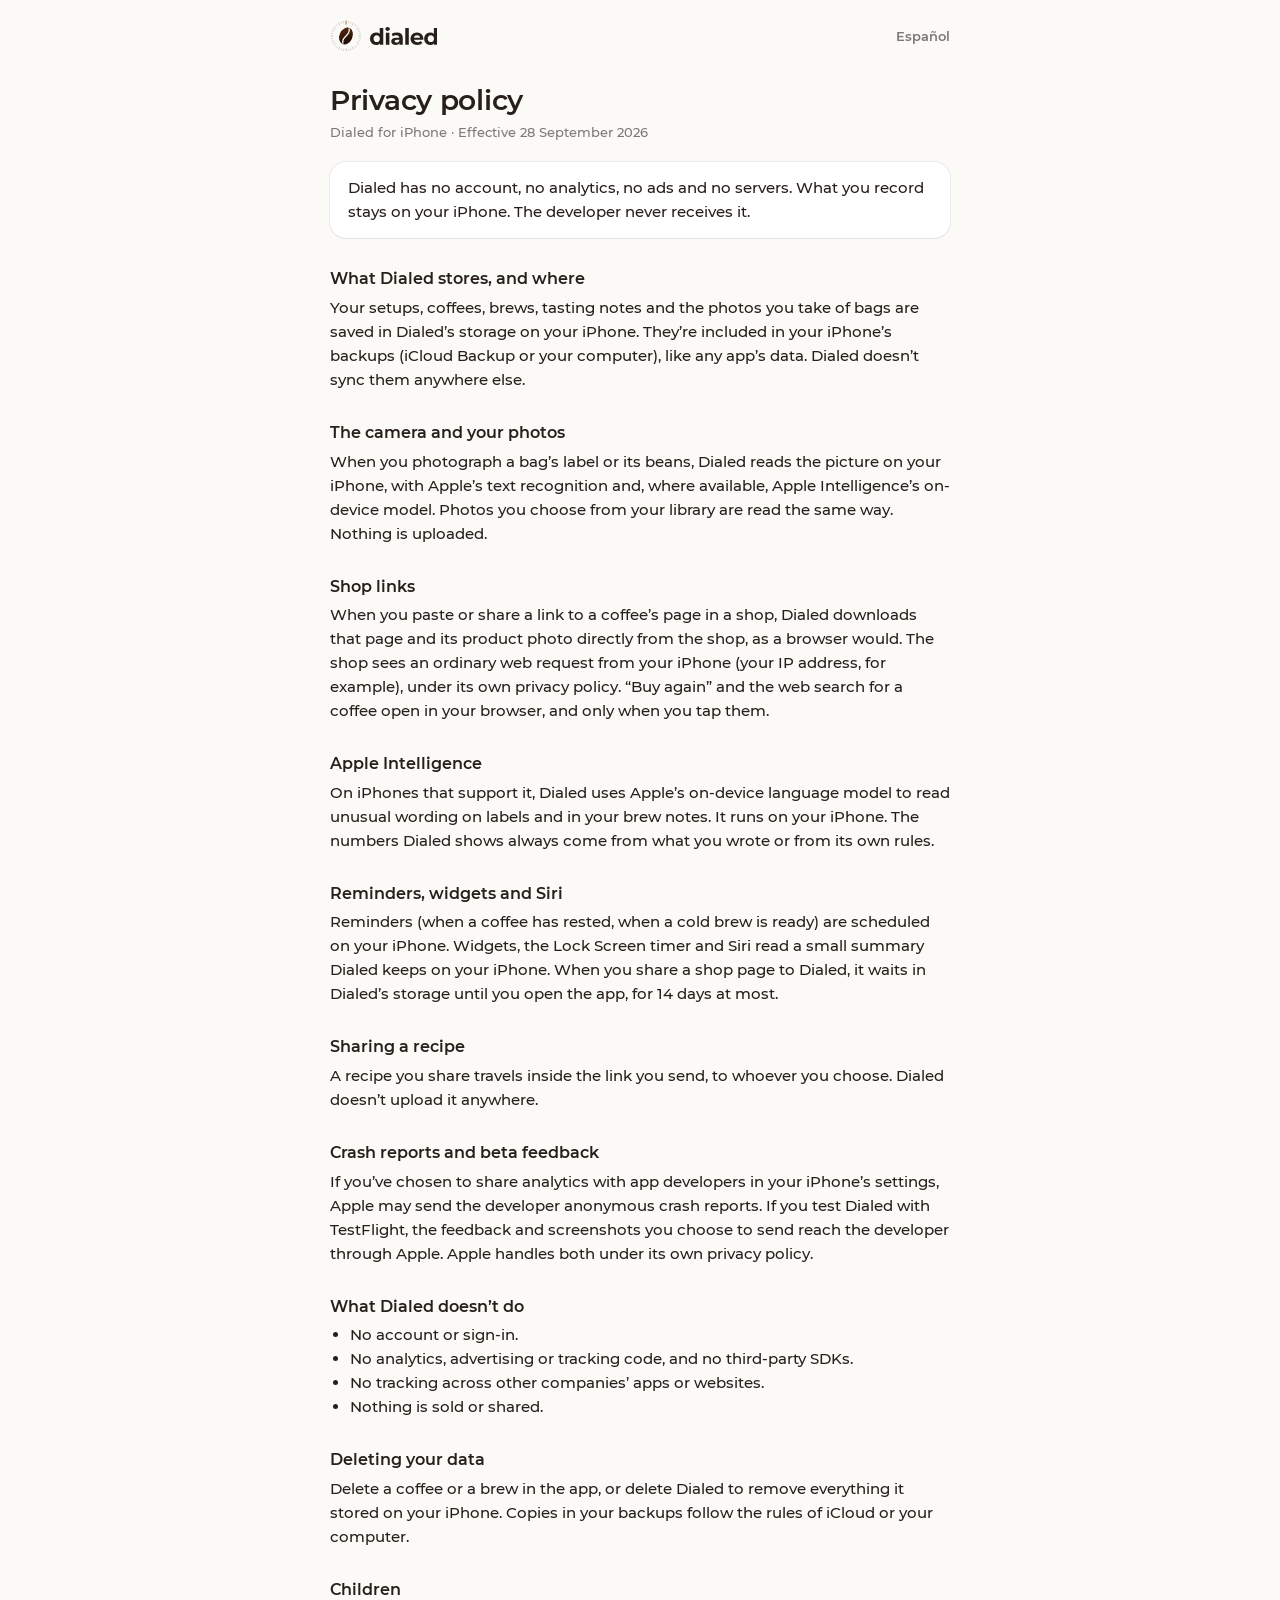
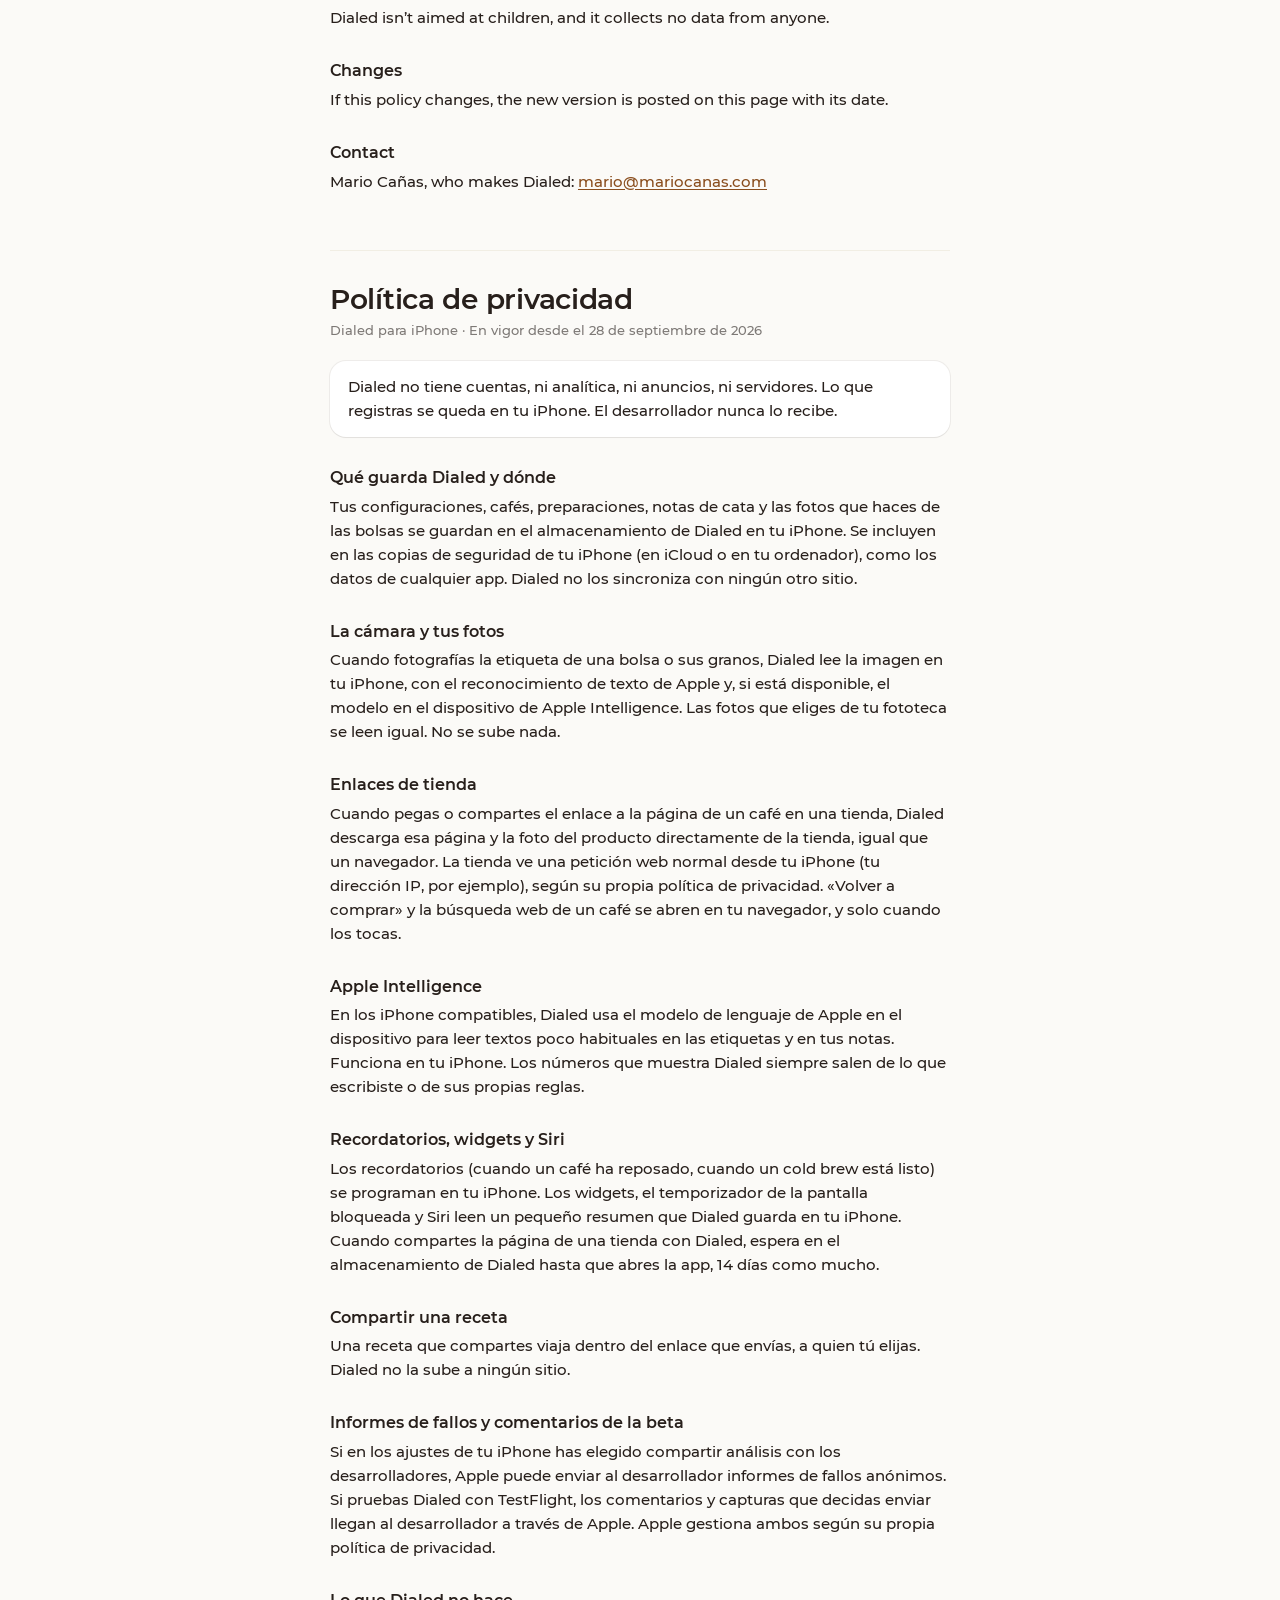
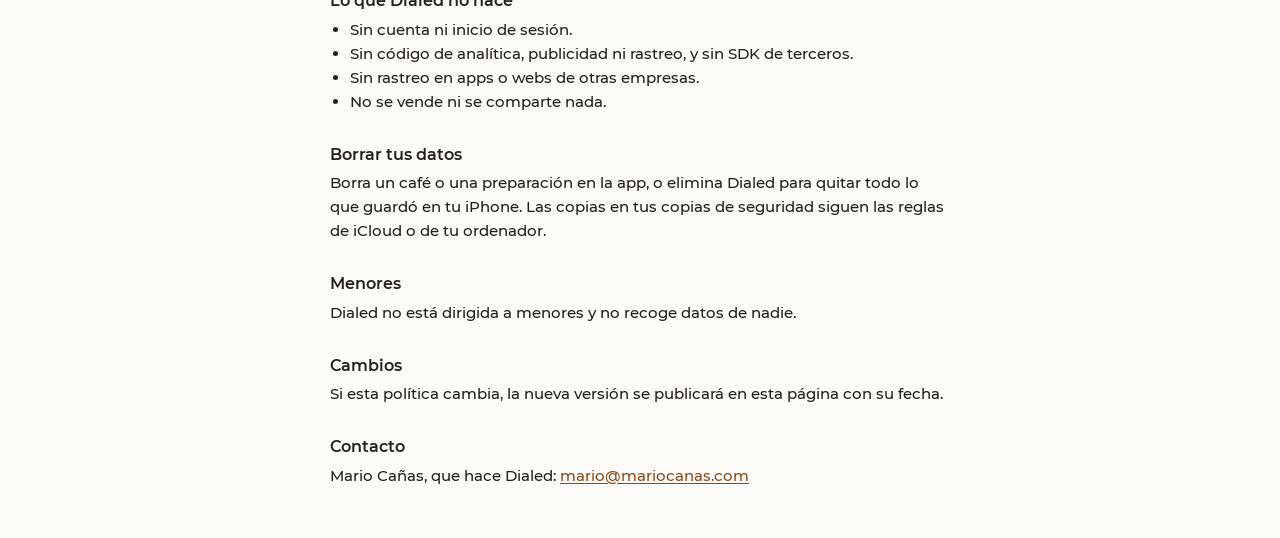
==== privacy/index.html @ 083afe8c "Dialed's website: about, privacy policy, support and shared recipes Published from web/ in the app's" ====
<!doctype html>
<html lang="en">
<head>
<meta charset="utf-8">
<meta name="viewport" content="width=device-width, initial-scale=1, viewport-fit=cover">
<meta name="referrer" content="no-referrer">
<meta name="description" content="Dialed keeps what you record on your iPhone: no account, no analytics, no ads, no servers.">
<title>Dialed · Privacy policy</title>
<link rel="stylesheet" href="../page.css">
</head>
<body>
<main>
  <header class="brand">
    <svg class="mark" viewBox="0 0 100 100" aria-hidden="true"><line class="set" x1="50.00" y1="13.18" x2="50.00" y2="2.80" stroke-width="2.93"/><line class="tick" x1="57.34" y1="8.40" x2="58.03" y2="4.45" stroke-width="1.60"/><line class="tick" x1="64.45" y1="10.30" x2="65.82" y2="6.53" stroke-width="1.60"/><line class="tick" x1="70.06" y1="15.26" x2="73.13" y2="9.94" stroke-width="2.08"/><line class="tick" x1="77.15" y1="17.64" x2="79.73" y2="14.57" stroke-width="1.60"/><line class="tick" x1="82.36" y1="22.85" x2="85.43" y2="20.27" stroke-width="1.60"/><line class="tick" x1="84.74" y1="29.94" x2="90.06" y2="26.87" stroke-width="2.08"/><line class="tick" x1="89.70" y1="35.55" x2="93.47" y2="34.18" stroke-width="1.60"/><line class="tick" x1="91.60" y1="42.66" x2="95.55" y2="41.97" stroke-width="1.60"/><line class="tick" x1="90.12" y1="50.00" x2="96.26" y2="50.00" stroke-width="2.08"/><line class="tick" x1="91.60" y1="57.34" x2="95.55" y2="58.03" stroke-width="1.60"/><line class="tick" x1="89.70" y1="64.45" x2="93.47" y2="65.82" stroke-width="1.60"/><line class="tick" x1="84.74" y1="70.06" x2="90.06" y2="73.13" stroke-width="2.08"/><line class="tick" x1="82.36" y1="77.15" x2="85.43" y2="79.73" stroke-width="1.60"/><line class="tick" x1="77.15" y1="82.36" x2="79.73" y2="85.43" stroke-width="1.60"/><line class="tick" x1="70.06" y1="84.74" x2="73.13" y2="90.06" stroke-width="2.08"/><line class="tick" x1="64.45" y1="89.70" x2="65.82" y2="93.47" stroke-width="1.60"/><line class="tick" x1="57.34" y1="91.60" x2="58.03" y2="95.55" stroke-width="1.60"/><line class="tick" x1="50.00" y1="90.12" x2="50.00" y2="96.26" stroke-width="2.08"/><line class="tick" x1="42.66" y1="91.60" x2="41.97" y2="95.55" stroke-width="1.60"/><line class="tick" x1="35.55" y1="89.70" x2="34.18" y2="93.47" stroke-width="1.60"/><line class="tick" x1="29.94" y1="84.74" x2="26.87" y2="90.06" stroke-width="2.08"/><line class="tick" x1="22.85" y1="82.36" x2="20.27" y2="85.43" stroke-width="1.60"/><line class="tick" x1="17.64" y1="77.15" x2="14.57" y2="79.73" stroke-width="1.60"/><line class="tick" x1="15.26" y1="70.06" x2="9.94" y2="73.13" stroke-width="2.08"/><line class="tick" x1="10.30" y1="64.45" x2="6.53" y2="65.82" stroke-width="1.60"/><line class="tick" x1="8.40" y1="57.34" x2="4.45" y2="58.03" stroke-width="1.60"/><line class="tick" x1="9.88" y1="50.00" x2="3.74" y2="50.00" stroke-width="2.08"/><line class="tick" x1="8.40" y1="42.66" x2="4.45" y2="41.97" stroke-width="1.60"/><line class="tick" x1="10.30" y1="35.55" x2="6.53" y2="34.18" stroke-width="1.60"/><line class="tick" x1="15.26" y1="29.94" x2="9.94" y2="26.87" stroke-width="2.08"/><line class="tick" x1="17.64" y1="22.85" x2="14.57" y2="20.27" stroke-width="1.60"/><line class="tick" x1="22.85" y1="17.64" x2="20.27" y2="14.57" stroke-width="1.60"/><line class="tick" x1="29.94" y1="15.26" x2="26.87" y2="9.94" stroke-width="2.08"/><line class="tick" x1="35.55" y1="10.30" x2="34.18" y2="6.53" stroke-width="1.60"/><line class="tick" x1="42.66" y1="8.40" x2="41.97" y2="4.45" stroke-width="1.60"/><g transform="translate(50 50) rotate(24.06)"><defs><linearGradient id="bean" gradientUnits="userSpaceOnUse" x1="-20.30" y1="-27.38" x2="20.30" y2="27.38"><stop offset="0" style="stop-color:var(--bean-top)"/><stop offset="1" style="stop-color:var(--bean-bottom)"/></linearGradient></defs><ellipse rx="20.30" ry="27.38" fill="url(#bean)"/><path class="crease" d="M0 -24.09C13.80 -6.57 -13.80 6.57 0 24.09" stroke-width="4.01"/></g></svg>
    <svg class="word" viewBox="3.4 -78.7 297.8 79.5" aria-label="Dialed" role="img"><path d="M30.3 0.8Q22.7 0.8 16.6 -2.6Q10.5 -6 7 -12.2Q3.4 -18.5 3.4 -26.9Q3.4 -35.4 7 -41.6Q10.5 -47.8 16.6 -51.2Q22.7 -54.6 30.3 -54.6Q35.2 -54.6 39.3 -53Q43.4 -51.4 46.4 -48.1L46.4 -74.2L62 -74.2L62 -0L47.1 -0L47.1 -6.2Q41.4 0.8 30.3 0.8ZM33 -12Q38.8 -12 42.8 -16Q46.7 -20 46.7 -26.9Q46.7 -33.9 42.8 -37.9Q38.8 -41.8 33 -41.8Q27.1 -41.8 23.2 -37.9Q19.2 -33.9 19.2 -26.9Q19.2 -20 23.2 -16Q27.1 -12 33 -12ZM73.4 -0L73.4 -53.8L89 -53.8L89 -0ZM81.2 -61.3Q76.9 -61.3 74.2 -63.8Q71.5 -66.3 71.5 -70Q71.5 -73.6 74.2 -76.2Q76.9 -78.7 81.2 -78.7Q85.5 -78.7 88.2 -76.3Q90.9 -73.9 90.9 -70.3Q90.9 -66.4 88.2 -63.9Q85.6 -61.3 81.2 -61.3ZM133.5 -0L133.5 -6.6Q129 0.8 117.1 0.8Q107.6 0.8 102.3 -3.9Q97 -8.5 97 -15.5Q97 -22.6 102.4 -27.1Q107.8 -31.6 120.1 -31.6L132.5 -31.6L132.5 -31.6Q132.5 -36.6 129.5 -39.4Q126.4 -42.2 120.1 -42.2Q115.8 -42.2 111.7 -40.9Q107.5 -39.5 104.6 -37.2L99 -48.1Q103.4 -51.2 109.6 -52.9Q115.8 -54.6 122.2 -54.6Q134.5 -54.6 141.3 -48.8Q148.1 -42.9 148.1 -30.7L148.1 -0ZM132.5 -17L132.5 -22.5L121.8 -22.5Q116.3 -22.5 114.3 -20.7Q112.2 -18.9 112.2 -16.2Q112.2 -13.2 114.6 -11.5Q116.9 -9.7 121 -9.7Q124.9 -9.7 128 -11.6Q131.1 -13.4 132.5 -17ZM159.2 -0L159.2 -74.2L174.8 -74.2L174.8 -0ZM213 0.8Q203.7 0.8 196.8 -2.8Q189.9 -6.4 186.1 -12.7Q182.3 -18.9 182.3 -26.9Q182.3 -35 186 -41.2Q189.8 -47.5 196.3 -51.1Q202.8 -54.6 211 -54.6Q218.9 -54.6 225.2 -51.2Q231.6 -47.8 235.3 -41.6Q239 -35.3 239 -26.7Q239 -25.8 238.9 -24.7Q238.8 -23.5 238.7 -22.5L198 -22.5Q199.2 -17.5 203.2 -14.6Q207.3 -11.7 213.4 -11.7Q217.7 -11.7 220.9 -13Q224.2 -14.3 226.9 -16.9L235.2 -7.9Q227.6 0.8 213 0.8ZM197.9 -31.6L224.3 -31.6Q223.5 -36.7 219.9 -39.8Q216.4 -42.8 211.1 -42.8Q205.8 -42.8 202.2 -39.8Q198.7 -36.7 197.9 -31.6ZM269.5 0.8Q261.9 0.8 255.8 -2.6Q249.7 -6 246.1 -12.2Q242.6 -18.5 242.6 -26.9Q242.6 -35.4 246.1 -41.6Q249.7 -47.8 255.8 -51.2Q261.9 -54.6 269.5 -54.6Q274.4 -54.6 278.5 -53Q282.6 -51.4 285.6 -48.1L285.6 -74.2L301.2 -74.2L301.2 -0L286.3 -0L286.3 -6.2Q280.6 0.8 269.5 0.8ZM272.2 -12Q278 -12 281.9 -16Q285.9 -20 285.9 -26.9Q285.9 -33.9 281.9 -37.9Q278 -41.8 272.2 -41.8Q266.3 -41.8 262.3 -37.9Q258.4 -33.9 258.4 -26.9Q258.4 -20 262.3 -16Q266.3 -12 272.2 -12Z"/></svg>
    <a class="lang" href="#es" hreflang="es">Español</a>
  </header>
  <section id="en">
    <h1>Privacy policy</h1>
    <p class="meta">Dialed for iPhone · Effective 28 September 2026</p>
    <p class="summary">Dialed has no account, no analytics, no ads and no servers. What you record stays on your iPhone. The developer never receives it.</p>

    <h2>What Dialed stores, and where</h2>
    <p>Your setups, coffees, brews, tasting notes and the photos you take of bags are saved in Dialed’s storage on your iPhone. They’re included in your iPhone’s backups (iCloud Backup or your computer), like any app’s data. Dialed doesn’t sync them anywhere else.</p>

    <h2>The camera and your photos</h2>
    <p>When you photograph a bag’s label or its beans, Dialed reads the picture on your iPhone, with Apple’s text recognition and, where available, Apple Intelligence’s on-device model. Photos you choose from your library are read the same way. Nothing is uploaded.</p>

    <h2>Shop links</h2>
    <p>When you paste or share a link to a coffee’s page in a shop, Dialed downloads that page and its product photo directly from the shop, as a browser would. The shop sees an ordinary web request from your iPhone (your IP address, for example), under its own privacy policy. “Buy again” and the web search for a coffee open in your browser, and only when you tap them.</p>

    <h2>Apple Intelligence</h2>
    <p>On iPhones that support it, Dialed uses Apple’s on-device language model to read unusual wording on labels and in your brew notes. It runs on your iPhone. The numbers Dialed shows always come from what you wrote or from its own rules.</p>

    <h2>Reminders, widgets and Siri</h2>
    <p>Reminders (when a coffee has rested, when a cold brew is ready) are scheduled on your iPhone. Widgets, the Lock Screen timer and Siri read a small summary Dialed keeps on your iPhone. When you share a shop page to Dialed, it waits in Dialed’s storage until you open the app, for 14 days at most.</p>

    <h2>Sharing a recipe</h2>
    <p>A recipe you share travels inside the link you send, to whoever you choose. Dialed doesn’t upload it anywhere.</p>

    <h2>Crash reports and beta feedback</h2>
    <p>If you’ve chosen to share analytics with app developers in your iPhone’s settings, Apple may send the developer anonymous crash reports. If you test Dialed with TestFlight, the feedback and screenshots you choose to send reach the developer through Apple. Apple handles both under its own privacy policy.</p>

    <h2>What Dialed doesn’t do</h2>
    <ul>
      <li>No account or sign-in.</li>
      <li>No analytics, advertising or tracking code, and no third-party SDKs.</li>
      <li>No tracking across other companies’ apps or websites.</li>
      <li>Nothing is sold or shared.</li>
    </ul>

    <h2>Deleting your data</h2>
    <p>Delete a coffee or a brew in the app, or delete Dialed to remove everything it stored on your iPhone. Copies in your backups follow the rules of iCloud or your computer.</p>

    <h2>Children</h2>
    <p>Dialed isn’t aimed at children, and it collects no data from anyone.</p>

    <h2>Changes</h2>
    <p>If this policy changes, the new version is posted on this page with its date.</p>

    <h2>Contact</h2>
    <p>Mario Cañas, who makes Dialed: <a href="mailto:mario@mariocanas.com">mario@mariocanas.com</a></p>
  </section>

  <section id="es" lang="es">
    <h1>Política de privacidad</h1>
    <p class="meta">Dialed para iPhone · En vigor desde el 28 de septiembre de 2026</p>
    <p class="summary">Dialed no tiene cuentas, ni analítica, ni anuncios, ni servidores. Lo que registras se queda en tu iPhone. El desarrollador nunca lo recibe.</p>

    <h2>Qué guarda Dialed y dónde</h2>
    <p>Tus configuraciones, cafés, preparaciones, notas de cata y las fotos que haces de las bolsas se guardan en el almacenamiento de Dialed en tu iPhone. Se incluyen en las copias de seguridad de tu iPhone (en iCloud o en tu ordenador), como los datos de cualquier app. Dialed no los sincroniza con ningún otro sitio.</p>

    <h2>La cámara y tus fotos</h2>
    <p>Cuando fotografías la etiqueta de una bolsa o sus granos, Dialed lee la imagen en tu iPhone, con el reconocimiento de texto de Apple y, si está disponible, el modelo en el dispositivo de Apple Intelligence. Las fotos que eliges de tu fototeca se leen igual. No se sube nada.</p>

    <h2>Enlaces de tienda</h2>
    <p>Cuando pegas o compartes el enlace a la página de un café en una tienda, Dialed descarga esa página y la foto del producto directamente de la tienda, igual que un navegador. La tienda ve una petición web normal desde tu iPhone (tu dirección IP, por ejemplo), según su propia política de privacidad. «Volver a comprar» y la búsqueda web de un café se abren en tu navegador, y solo cuando los tocas.</p>

    <h2>Apple Intelligence</h2>
    <p>En los iPhone compatibles, Dialed usa el modelo de lenguaje de Apple en el dispositivo para leer textos poco habituales en las etiquetas y en tus notas. Funciona en tu iPhone. Los números que muestra Dialed siempre salen de lo que escribiste o de sus propias reglas.</p>

    <h2>Recordatorios, widgets y Siri</h2>
    <p>Los recordatorios (cuando un café ha reposado, cuando un cold brew está listo) se programan en tu iPhone. Los widgets, el temporizador de la pantalla bloqueada y Siri leen un pequeño resumen que Dialed guarda en tu iPhone. Cuando compartes la página de una tienda con Dialed, espera en el almacenamiento de Dialed hasta que abres la app, 14 días como mucho.</p>

    <h2>Compartir una receta</h2>
    <p>Una receta que compartes viaja dentro del enlace que envías, a quien tú elijas. Dialed no la sube a ningún sitio.</p>

    <h2>Informes de fallos y comentarios de la beta</h2>
    <p>Si en los ajustes de tu iPhone has elegido compartir análisis con los desarrolladores, Apple puede enviar al desarrollador informes de fallos anónimos. Si pruebas Dialed con TestFlight, los comentarios y capturas que decidas enviar llegan al desarrollador a través de Apple. Apple gestiona ambos según su propia política de privacidad.</p>

    <h2>Lo que Dialed no hace</h2>
    <ul>
      <li>Sin cuenta ni inicio de sesión.</li>
      <li>Sin código de analítica, publicidad ni rastreo, y sin SDK de terceros.</li>
      <li>Sin rastreo en apps o webs de otras empresas.</li>
      <li>No se vende ni se comparte nada.</li>
    </ul>

    <h2>Borrar tus datos</h2>
    <p>Borra un café o una preparación en la app, o elimina Dialed para quitar todo lo que guardó en tu iPhone. Las copias en tus copias de seguridad siguen las reglas de iCloud o de tu ordenador.</p>

    <h2>Menores</h2>
    <p>Dialed no está dirigida a menores y no recoge datos de nadie.</p>

    <h2>Cambios</h2>
    <p>Si esta política cambia, la nueva versión se publicará en esta página con su fecha.</p>

    <h2>Contacto</h2>
    <p>Mario Cañas, que hace Dialed: <a href="mailto:mario@mariocanas.com">mario@mariocanas.com</a></p>
  </section>
</main>
</body>
</html>
---- page.css ----
/* Text pages (privacy, support): the recipe page's colours and type, Montserrat served with
   the site (fonts/OFL.txt), no third-party requests. */
@font-face { font-family: "Montserrat"; font-weight: 500; font-display: swap; src: url("fonts/Montserrat-Medium.ttf") format("truetype"); }
@font-face { font-family: "Montserrat"; font-weight: 600; font-display: swap; src: url("fonts/Montserrat-SemiBold.ttf") format("truetype"); }

:root {
  --canvas:#FBFAF7; --card:#FFFFFF; --hairline:#F1EEE4; --ring:rgba(39,31,27,.06);
  --ink:#271F1B; --muted:#7D7976; --tick:rgba(39,31,27,.35); --set:#B06A2E; --link:#8A4E1E;
  --bean-top:#5A2E10; --bean-bottom:#130400;
  color-scheme: light;
}
@media (prefers-color-scheme: dark) {
  :root {
    --canvas:#15110E; --card:#1F1915; --hairline:#2E2621; --ring:rgba(0,0,0,.4);
    --ink:#F3EDE6; --muted:#A79E97; --tick:rgba(243,237,230,.4); --set:#D9A066; --link:#D9A066;
    --bean-top:#F6EEE3; --bean-bottom:#D9C8B2;
    color-scheme: dark;
  }
}
* { box-sizing: border-box; }
body {
  margin:0; background:var(--canvas); color:var(--ink);
  font: 500 15px/1.6 "Montserrat", -apple-system, "SF Pro Text", "Segoe UI", Roboto, sans-serif;
  padding: max(20px, env(safe-area-inset-top)) 20px max(40px, env(safe-area-inset-bottom));
  -webkit-font-smoothing: antialiased;
}
main { max-width: 620px; margin: 0 auto; }

.brand { display:flex; align-items:center; gap:8px; margin-bottom:32px; }
.mark { width:32px; height:32px; flex:none; }
.mark line { stroke-linecap: round; stroke: var(--tick); }
.mark line.set { stroke: var(--set); }
.mark .crease { fill:none; stroke: var(--canvas); stroke-linecap: round; }
.word { height:18px; width:auto; fill: var(--ink); }
.lang { margin-left:auto; font-size:13px; font-weight:600; color:var(--muted); text-decoration:none; }

h1 { font-size:28px; font-weight:600; line-height:1.2; letter-spacing:-.01em; margin:0 0 4px; text-wrap: balance; }
h2 { font-size:16px; font-weight:600; margin:28px 0 4px; }
p, ul { margin:0 0 10px; }
ul { padding-left: 20px; }
.meta { color:var(--muted); font-size:13px; margin-bottom:20px; }
.summary { background:var(--card); border-radius:16px; padding:14px 18px; box-shadow: 0 0 0 1px var(--ring), 0 1px 1px var(--ring); }
a { color:var(--link); text-underline-offset: 2px; }
section + section { margin-top:56px; padding-top:32px; border-top:1px solid var(--hairline); }
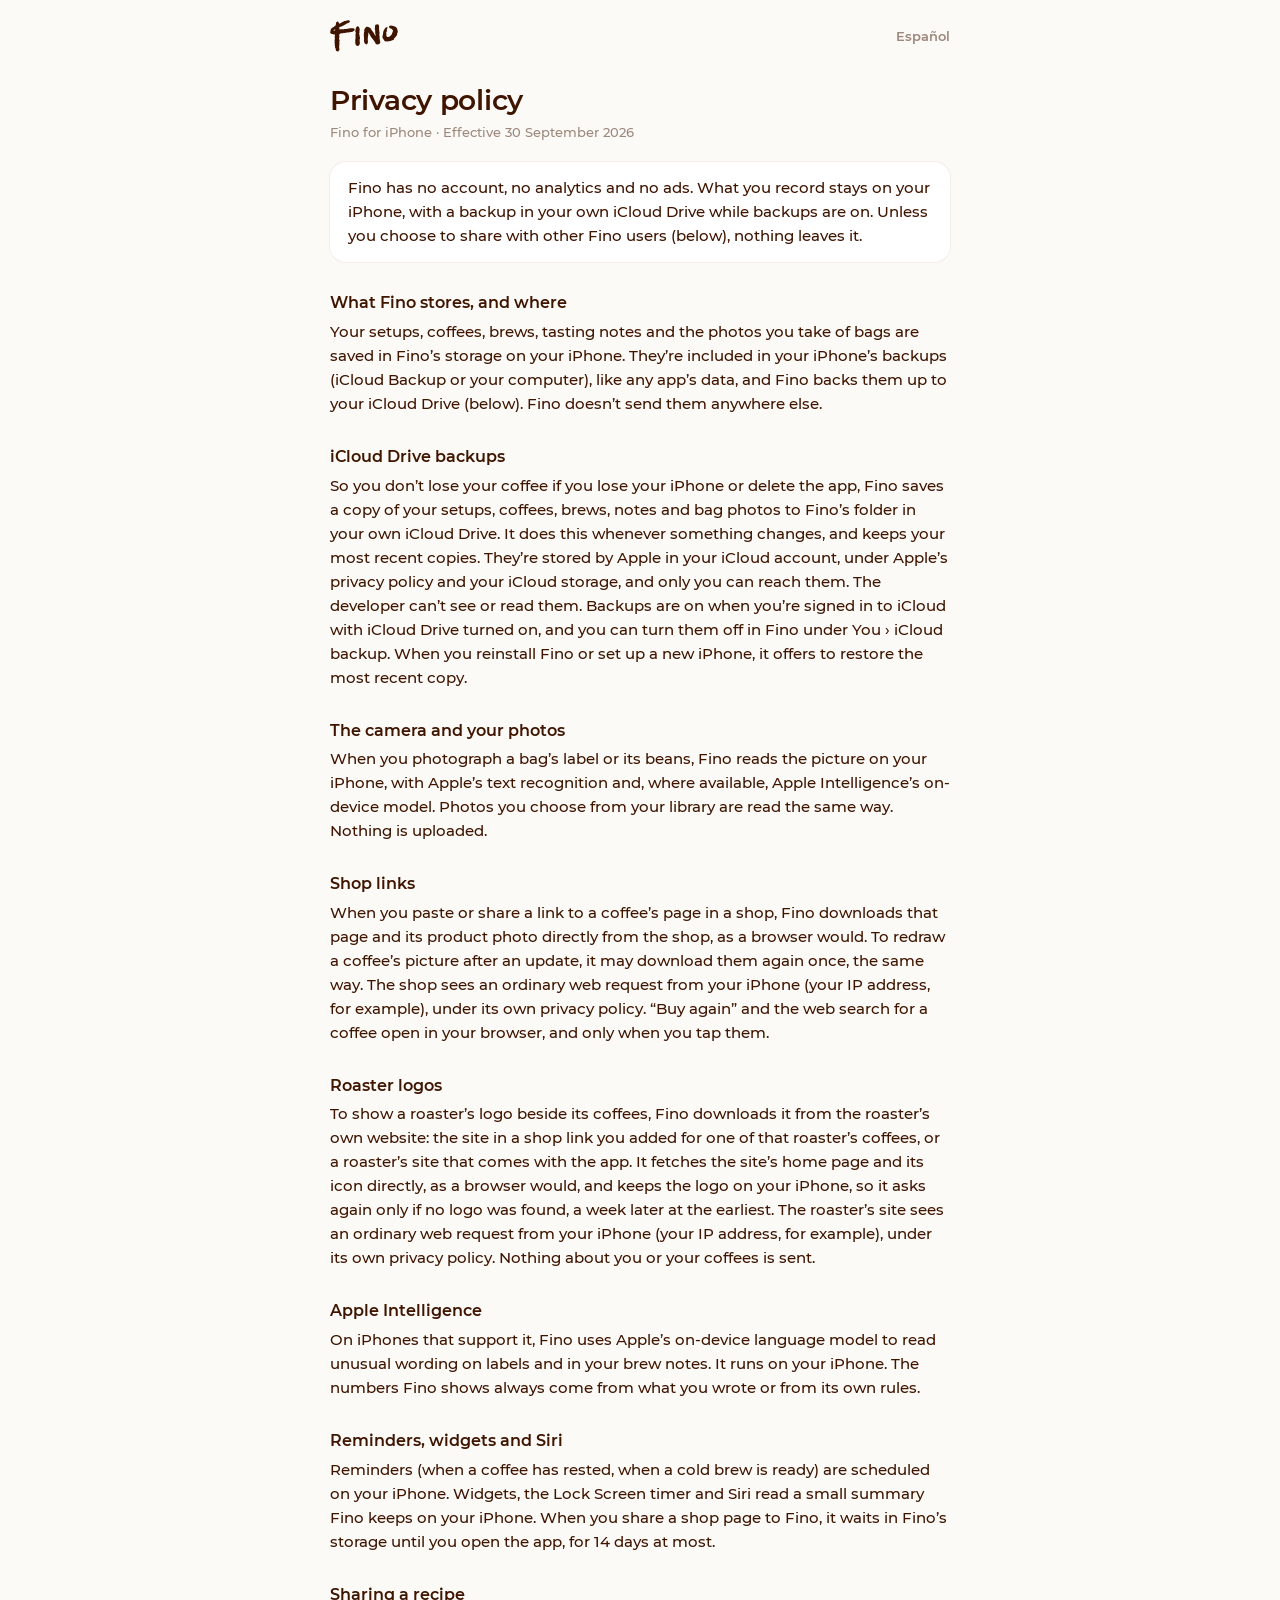
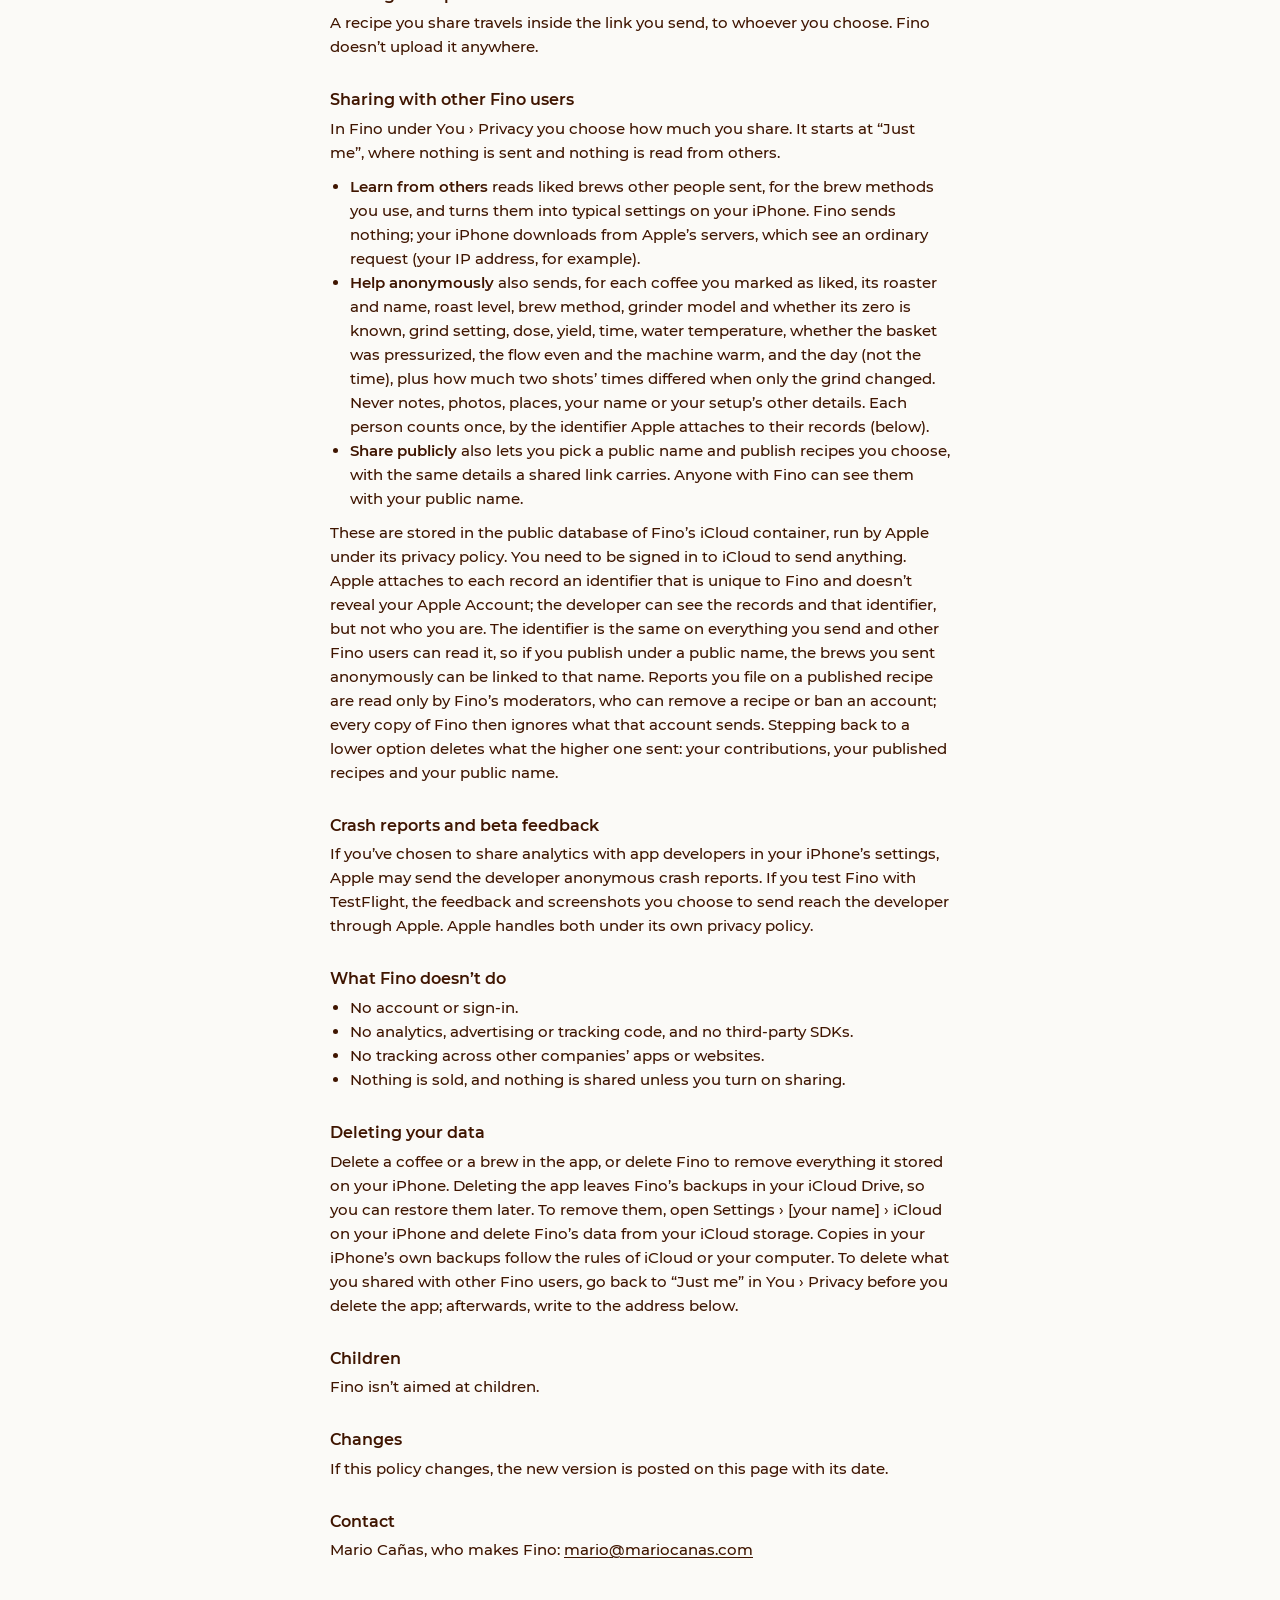
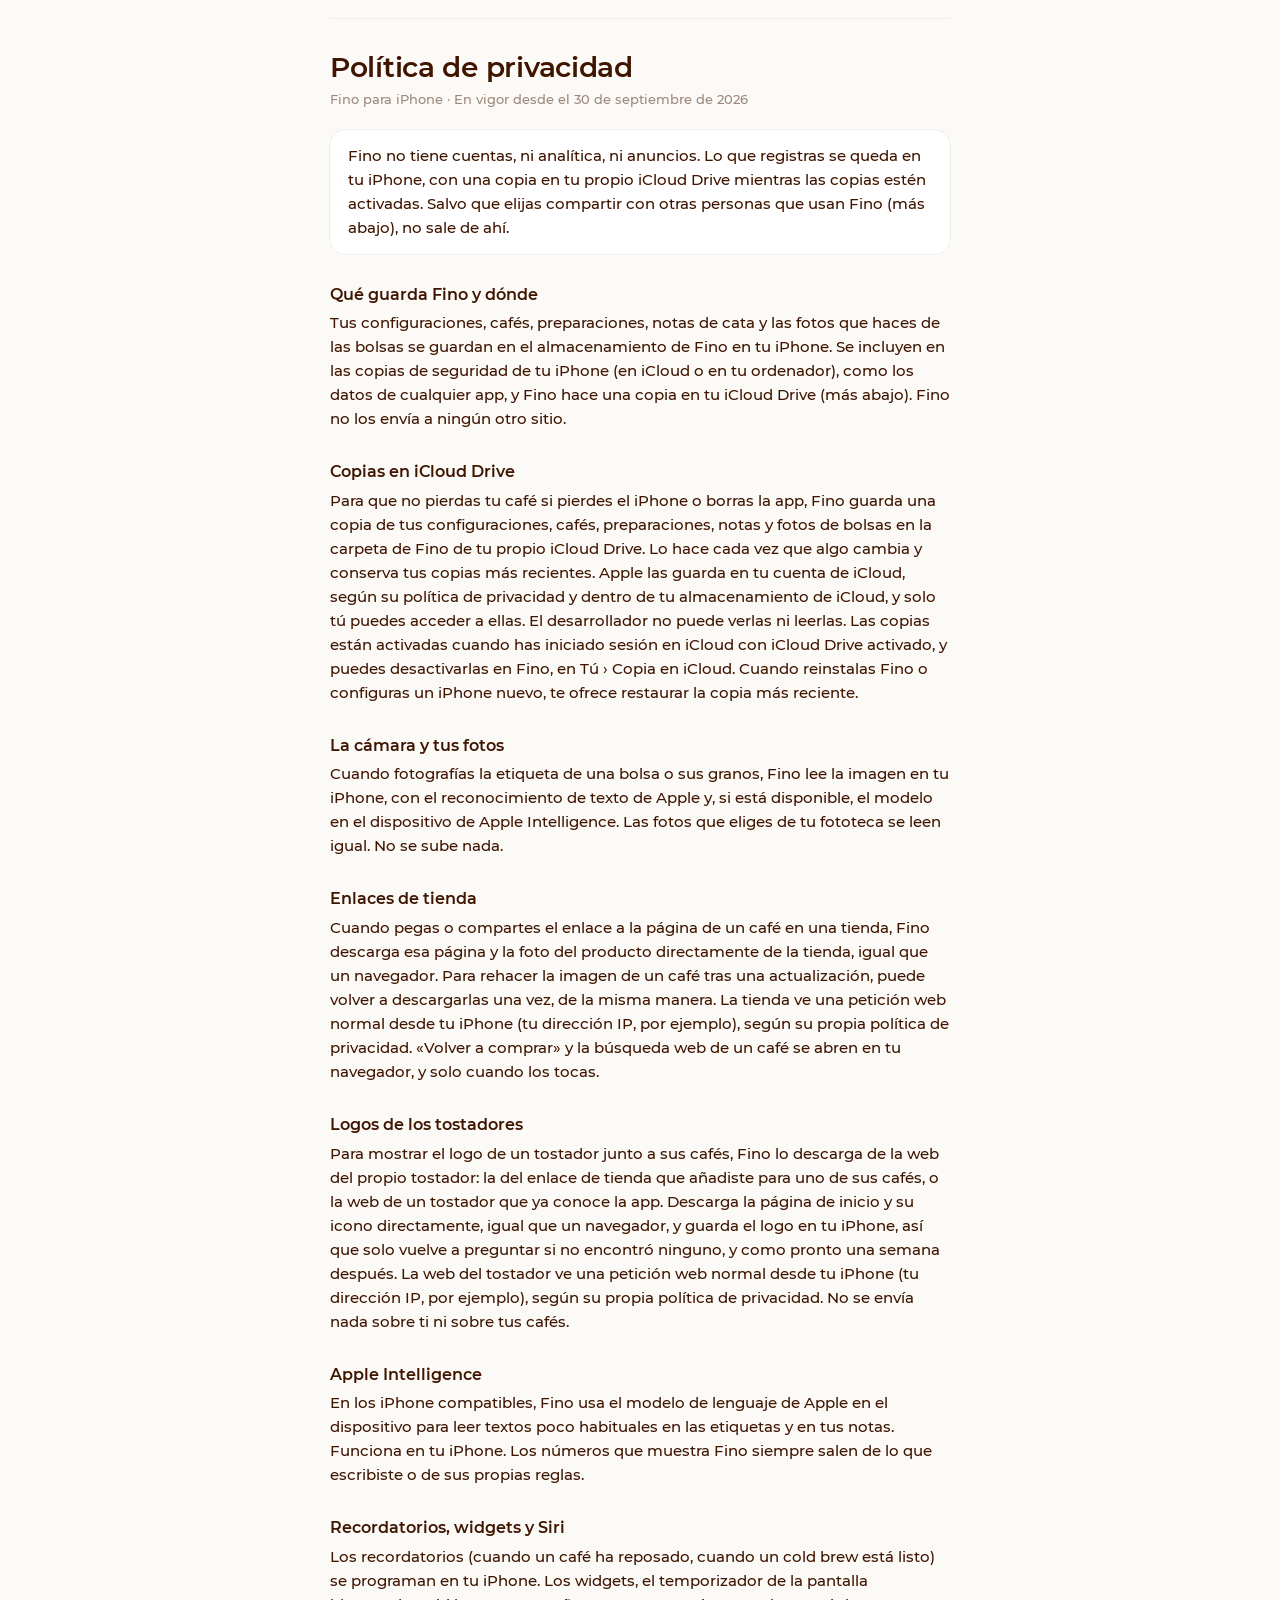
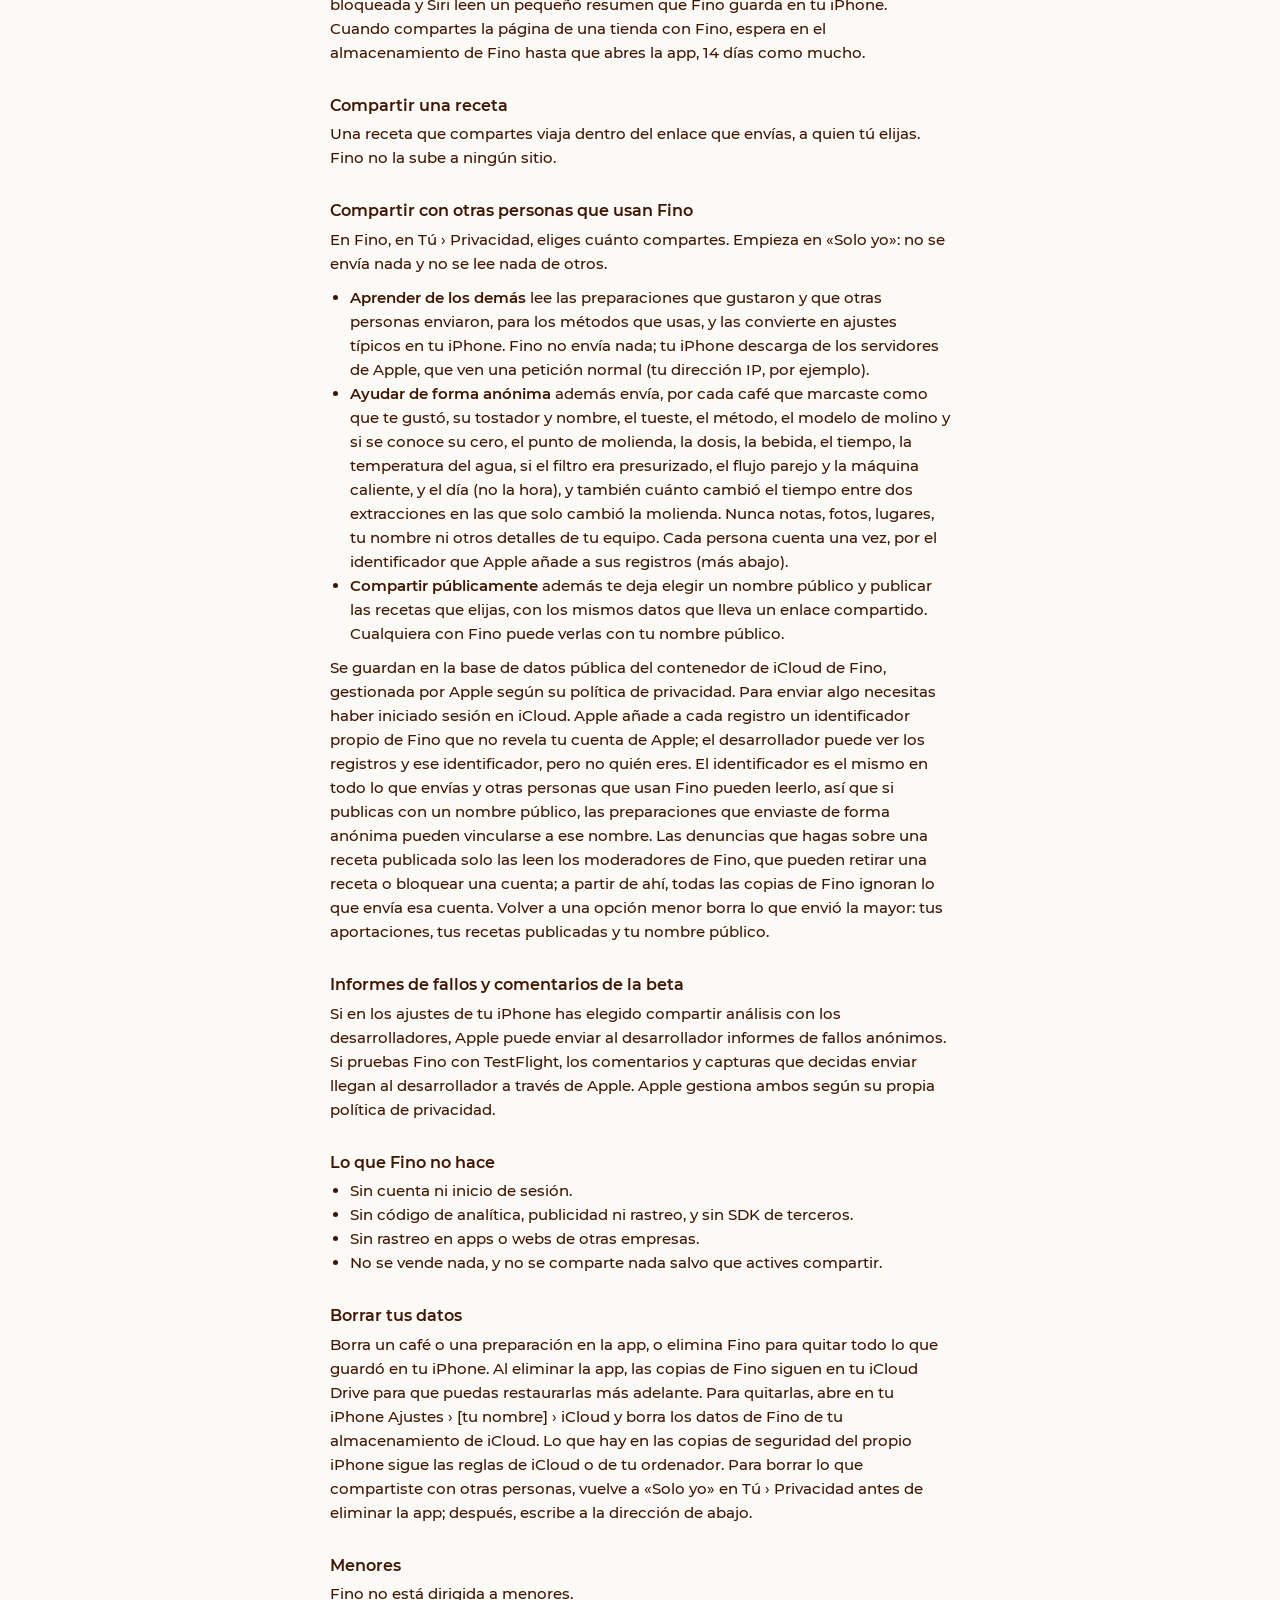
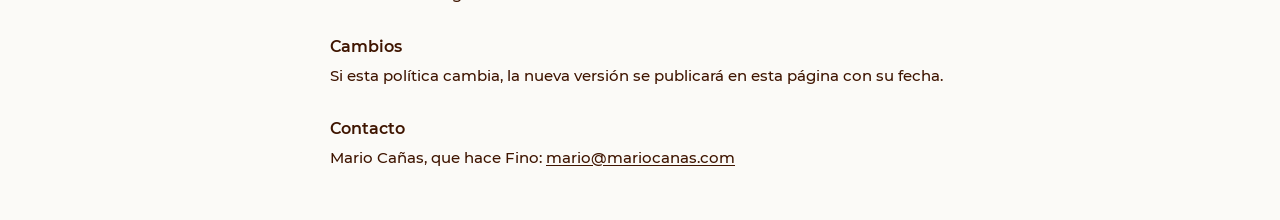
==== commit e7b71f98: "Fino: new name and look; privacy covers iCloud backups, roaster logos and sharing with other Fino us" ====
--- a/privacy/index.html
+++ b/privacy/index.html
@@ -4,109 +4,136 @@
 <meta charset="utf-8">
 <meta name="viewport" content="width=device-width, initial-scale=1, viewport-fit=cover">
 <meta name="referrer" content="no-referrer">
-<meta name="description" content="Dialed keeps what you record on your iPhone: no account, no analytics, no ads, no servers.">
-<title>Dialed · Privacy policy</title>
+<meta name="description" content="Fino keeps what you record on your iPhone and, if you like, in your own iCloud Drive: no account, no analytics, no ads. Sharing with other Fino users is off until you turn it on.">
+<title>Fino · Privacy policy</title>
 <link rel="stylesheet" href="../page.css">
 </head>
 <body>
 <main>
   <header class="brand">
-    <svg class="mark" viewBox="0 0 100 100" aria-hidden="true"><line class="set" x1="50.00" y1="13.18" x2="50.00" y2="2.80" stroke-width="2.93"/><line class="tick" x1="57.34" y1="8.40" x2="58.03" y2="4.45" stroke-width="1.60"/><line class="tick" x1="64.45" y1="10.30" x2="65.82" y2="6.53" stroke-width="1.60"/><line class="tick" x1="70.06" y1="15.26" x2="73.13" y2="9.94" stroke-width="2.08"/><line class="tick" x1="77.15" y1="17.64" x2="79.73" y2="14.57" stroke-width="1.60"/><line class="tick" x1="82.36" y1="22.85" x2="85.43" y2="20.27" stroke-width="1.60"/><line class="tick" x1="84.74" y1="29.94" x2="90.06" y2="26.87" stroke-width="2.08"/><line class="tick" x1="89.70" y1="35.55" x2="93.47" y2="34.18" stroke-width="1.60"/><line class="tick" x1="91.60" y1="42.66" x2="95.55" y2="41.97" stroke-width="1.60"/><line class="tick" x1="90.12" y1="50.00" x2="96.26" y2="50.00" stroke-width="2.08"/><line class="tick" x1="91.60" y1="57.34" x2="95.55" y2="58.03" stroke-width="1.60"/><line class="tick" x1="89.70" y1="64.45" x2="93.47" y2="65.82" stroke-width="1.60"/><line class="tick" x1="84.74" y1="70.06" x2="90.06" y2="73.13" stroke-width="2.08"/><line class="tick" x1="82.36" y1="77.15" x2="85.43" y2="79.73" stroke-width="1.60"/><line class="tick" x1="77.15" y1="82.36" x2="79.73" y2="85.43" stroke-width="1.60"/><line class="tick" x1="70.06" y1="84.74" x2="73.13" y2="90.06" stroke-width="2.08"/><line class="tick" x1="64.45" y1="89.70" x2="65.82" y2="93.47" stroke-width="1.60"/><line class="tick" x1="57.34" y1="91.60" x2="58.03" y2="95.55" stroke-width="1.60"/><line class="tick" x1="50.00" y1="90.12" x2="50.00" y2="96.26" stroke-width="2.08"/><line class="tick" x1="42.66" y1="91.60" x2="41.97" y2="95.55" stroke-width="1.60"/><line class="tick" x1="35.55" y1="89.70" x2="34.18" y2="93.47" stroke-width="1.60"/><line class="tick" x1="29.94" y1="84.74" x2="26.87" y2="90.06" stroke-width="2.08"/><line class="tick" x1="22.85" y1="82.36" x2="20.27" y2="85.43" stroke-width="1.60"/><line class="tick" x1="17.64" y1="77.15" x2="14.57" y2="79.73" stroke-width="1.60"/><line class="tick" x1="15.26" y1="70.06" x2="9.94" y2="73.13" stroke-width="2.08"/><line class="tick" x1="10.30" y1="64.45" x2="6.53" y2="65.82" stroke-width="1.60"/><line class="tick" x1="8.40" y1="57.34" x2="4.45" y2="58.03" stroke-width="1.60"/><line class="tick" x1="9.88" y1="50.00" x2="3.74" y2="50.00" stroke-width="2.08"/><line class="tick" x1="8.40" y1="42.66" x2="4.45" y2="41.97" stroke-width="1.60"/><line class="tick" x1="10.30" y1="35.55" x2="6.53" y2="34.18" stroke-width="1.60"/><line class="tick" x1="15.26" y1="29.94" x2="9.94" y2="26.87" stroke-width="2.08"/><line class="tick" x1="17.64" y1="22.85" x2="14.57" y2="20.27" stroke-width="1.60"/><line class="tick" x1="22.85" y1="17.64" x2="20.27" y2="14.57" stroke-width="1.60"/><line class="tick" x1="29.94" y1="15.26" x2="26.87" y2="9.94" stroke-width="2.08"/><line class="tick" x1="35.55" y1="10.30" x2="34.18" y2="6.53" stroke-width="1.60"/><line class="tick" x1="42.66" y1="8.40" x2="41.97" y2="4.45" stroke-width="1.60"/><g transform="translate(50 50) rotate(24.06)"><defs><linearGradient id="bean" gradientUnits="userSpaceOnUse" x1="-20.30" y1="-27.38" x2="20.30" y2="27.38"><stop offset="0" style="stop-color:var(--bean-top)"/><stop offset="1" style="stop-color:var(--bean-bottom)"/></linearGradient></defs><ellipse rx="20.30" ry="27.38" fill="url(#bean)"/><path class="crease" d="M0 -24.09C13.80 -6.57 -13.80 6.57 0 24.09" stroke-width="4.01"/></g></svg>
-    <svg class="word" viewBox="3.4 -78.7 297.8 79.5" aria-label="Dialed" role="img"><path d="M30.3 0.8Q22.7 0.8 16.6 -2.6Q10.5 -6 7 -12.2Q3.4 -18.5 3.4 -26.9Q3.4 -35.4 7 -41.6Q10.5 -47.8 16.6 -51.2Q22.7 -54.6 30.3 -54.6Q35.2 -54.6 39.3 -53Q43.4 -51.4 46.4 -48.1L46.4 -74.2L62 -74.2L62 -0L47.1 -0L47.1 -6.2Q41.4 0.8 30.3 0.8ZM33 -12Q38.8 -12 42.8 -16Q46.7 -20 46.7 -26.9Q46.7 -33.9 42.8 -37.9Q38.8 -41.8 33 -41.8Q27.1 -41.8 23.2 -37.9Q19.2 -33.9 19.2 -26.9Q19.2 -20 23.2 -16Q27.1 -12 33 -12ZM73.4 -0L73.4 -53.8L89 -53.8L89 -0ZM81.2 -61.3Q76.9 -61.3 74.2 -63.8Q71.5 -66.3 71.5 -70Q71.5 -73.6 74.2 -76.2Q76.9 -78.7 81.2 -78.7Q85.5 -78.7 88.2 -76.3Q90.9 -73.9 90.9 -70.3Q90.9 -66.4 88.2 -63.9Q85.6 -61.3 81.2 -61.3ZM133.5 -0L133.5 -6.6Q129 0.8 117.1 0.8Q107.6 0.8 102.3 -3.9Q97 -8.5 97 -15.5Q97 -22.6 102.4 -27.1Q107.8 -31.6 120.1 -31.6L132.5 -31.6L132.5 -31.6Q132.5 -36.6 129.5 -39.4Q126.4 -42.2 120.1 -42.2Q115.8 -42.2 111.7 -40.9Q107.5 -39.5 104.6 -37.2L99 -48.1Q103.4 -51.2 109.6 -52.9Q115.8 -54.6 122.2 -54.6Q134.5 -54.6 141.3 -48.8Q148.1 -42.9 148.1 -30.7L148.1 -0ZM132.5 -17L132.5 -22.5L121.8 -22.5Q116.3 -22.5 114.3 -20.7Q112.2 -18.9 112.2 -16.2Q112.2 -13.2 114.6 -11.5Q116.9 -9.7 121 -9.7Q124.9 -9.7 128 -11.6Q131.1 -13.4 132.5 -17ZM159.2 -0L159.2 -74.2L174.8 -74.2L174.8 -0ZM213 0.8Q203.7 0.8 196.8 -2.8Q189.9 -6.4 186.1 -12.7Q182.3 -18.9 182.3 -26.9Q182.3 -35 186 -41.2Q189.8 -47.5 196.3 -51.1Q202.8 -54.6 211 -54.6Q218.9 -54.6 225.2 -51.2Q231.6 -47.8 235.3 -41.6Q239 -35.3 239 -26.7Q239 -25.8 238.9 -24.7Q238.8 -23.5 238.7 -22.5L198 -22.5Q199.2 -17.5 203.2 -14.6Q207.3 -11.7 213.4 -11.7Q217.7 -11.7 220.9 -13Q224.2 -14.3 226.9 -16.9L235.2 -7.9Q227.6 0.8 213 0.8ZM197.9 -31.6L224.3 -31.6Q223.5 -36.7 219.9 -39.8Q216.4 -42.8 211.1 -42.8Q205.8 -42.8 202.2 -39.8Q198.7 -36.7 197.9 -31.6ZM269.5 0.8Q261.9 0.8 255.8 -2.6Q249.7 -6 246.1 -12.2Q242.6 -18.5 242.6 -26.9Q242.6 -35.4 246.1 -41.6Q249.7 -47.8 255.8 -51.2Q261.9 -54.6 269.5 -54.6Q274.4 -54.6 278.5 -53Q282.6 -51.4 285.6 -48.1L285.6 -74.2L301.2 -74.2L301.2 -0L286.3 -0L286.3 -6.2Q280.6 0.8 269.5 0.8ZM272.2 -12Q278 -12 281.9 -16Q285.9 -20 285.9 -26.9Q285.9 -33.9 281.9 -37.9Q278 -41.8 272.2 -41.8Q266.3 -41.8 262.3 -37.9Q258.4 -33.9 258.4 -26.9Q258.4 -20 262.3 -16Q266.3 -12 272.2 -12Z"/></svg>
+    <svg class="logo" viewBox="4 21 230 108" aria-label="Fino" role="img"><path d="M30.7189 127.542C28.824 126.892 26.0918 126.741 24.171 124.931L22.6365 116.355L20.8676 113.751L21.4244 110.189C20.7472 108.989 20.0531 107.661 19.8664 106.265C19.8155 105.885 19.7137 105.124 19.7727 104.599L20.7699 102.399C20.2616 100.53 19.6184 99.5832 19.4487 98.3145C19.3299 97.4264 19.4309 96.2507 19.9885 94.6264L19.3938 88.249L20.416 85.2712L19.7276 77.2274C20.1244 75.3664 20.9357 73.7082 20.6982 71.932C20.6472 71.5514 20.6553 70.6464 20.4097 69.7752L19.7584 69.7332C15.9773 69.4641 11.494 68.7723 7.99178 67.6911L4.6156 64.6559C6.12438 51.7984 7.05529 52.9653 9.74303 47.9567C15.5023 45.6368 19.8151 43.1228 23.3659 38.7737C24.3033 35.1615 22.9392 29.791 28.2921 26.3631L28.7995 26.2952C33.1131 25.7182 34.4351 31.7401 35.3749 33.939L35.341 33.6852C40.1362 31.8816 46.8256 28.7915 52.7449 24.7713C56.3562 23.7717 61.0924 22.4925 62.488 22.3059C66.8016 21.7289 70.7354 23.1399 71.0748 25.6773C71.2445 26.946 70.3822 28.2236 65.6298 31.3129C63.5239 31.9819 61.2403 32.2874 59.456 33.43C58.3651 33.9633 57.2661 35.4017 56.0483 35.952C53.1561 37.5011 50.9233 38.1872 42.7204 42.5128C39.9551 44.045 37.5527 43.4623 35.7514 44.4781C35.126 45.5948 35.2027 47.1343 35.4403 48.9104C35.593 50.0523 36.1013 51.9214 36.3809 53.0463C40.128 53.0616 44.7204 51.6726 48.7471 52.8128L50.6412 51.5263C54.5912 51.1272 57.5351 51.8957 59.9456 51.5733C61.468 51.3696 62.2123 51.1409 63.9287 49.4908C66.2972 49.8197 68.378 49.9288 69.9005 49.7252C70.7885 49.6064 72.7425 49.7325 73.8334 49.1992C77.7494 48.5463 78.5616 48.825 82.9939 49.1362C83.84 49.6687 85.2016 49.2283 87.4958 53.8288C86.7192 57.6777 82.6003 58.7452 80.3934 60.59C77.1118 61.1581 73.7542 62.1238 69.9481 62.6328C67.1569 63.0061 64.4417 62.9819 61.7516 62.1794L59.6207 63.6267L50.9935 64.7806L49.1155 64.257L48.1013 66.3297C45.3861 66.3054 43.7619 65.7479 42.1126 65.9685C40.0826 66.24 38.2054 67.6533 35.5161 68.7878C34.7395 72.6368 35.4854 76.2821 35.8506 79.9783L34.5576 82.8631L35.0837 86.7961L36.8356 89.2737L34.9349 95.3392C35.5951 96.4132 35.8069 97.0306 35.9087 97.7918C36.1632 99.6949 35.5886 101.192 35.4965 103.4C35.5232 106.496 35.524 108.433 34.6455 111.52L35.9352 121.163C34.6673 123.269 33.6871 125.596 30.7189 127.542ZM14.7628 57.4874L19.4231 56.6058C20.2942 56.3601 20.9286 56.2753 21.1823 56.2413C21.3092 56.2244 21.6211 53.729 21.4514 52.4603C21.4175 52.2066 21.1298 51.9868 21.1298 51.9868C19.4805 52.2074 16.3184 55.6005 14.7628 57.4874ZM97.3522 108.557C95.9566 108.744 94.0956 108.347 92.818 107.485C90.7873 105.819 89.8047 102.335 89.4903 99.0193L89.1744 91.8297L88.995 87.5921L90.3721 83.4045L90.2525 80.5795C90.0481 77.12 89.6828 73.4238 90.1467 70.1333L90.5265 68.1454C90.8134 66.4282 91.0582 65.3623 90.9815 63.8229C90.8627 62.9348 90.3884 61.3194 89.5164 59.6281C90.1322 55.5424 89.9674 45.6207 96.3691 42.3108C101.173 41.5391 102.647 46.7658 103.596 49.9966C103.994 52.0095 104.036 51.3582 104.308 53.3881L104.46 54.53L103.37 57.0003L103.559 64.2068C102.536 65.2476 102.055 66.4743 102.174 67.3624C102.216 68.6481 103.003 69.7051 104.095 71.1087L103.302 74.8308L104.8 77.3423L104.902 78.1036C105.037 79.1185 105.139 79.8797 105.148 80.9117C105.386 82.6879 105.471 85.2592 103.967 87.5267L104.86 100.967L102.189 106.102C100.93 107.304 99.0015 108.337 97.3522 108.557ZM163.991 103.777C162.781 103.422 159.515 102.18 158.711 100.996C158.39 100.522 157.89 99.6853 157.476 99.4824C155.359 95.2456 154.352 92.5393 151.288 88.9457C149.012 86.4091 146.736 83.8725 145.001 81.5217L141.767 76.6595L140.193 74.5455L136.562 67.6702C135.851 66.2157 135.064 65.1587 134.53 64.0678L133.515 62.2665C133.599 62.9009 133.651 65.2185 133.423 66.4112C133.161 67.3502 133.043 68.3991 133.12 69.9385C133.095 70.7167 133.121 71.8755 132.969 72.6707C132.817 73.4658 130.597 84.8688 132.369 95.2212C131.601 98.1651 131.069 100.948 128.169 103.402C124.802 103.336 123.135 101.493 121.697 100.394C120.554 98.6095 119.471 96.3007 119.072 94.2878C118.369 91.9282 118.267 89.23 119.12 86.9204C118.705 84.7806 118.789 83.478 118.805 81.6679C118.779 80.5091 118.812 78.8258 118.693 77.9377C118.684 76.9058 118.549 75.8908 118.286 74.8928C118.082 73.3704 117.506 70.9938 118.74 68.6334C117.657 66.3246 118.772 63.0761 119.481 60.6567C119.794 60.0983 119.904 59.9545 119.887 59.8276L119.208 54.7528C120.746 50.8021 123.384 47.3499 126.546 43.9568C134.192 43.1924 139.395 46.3706 142.696 51.7404C143.738 54.7004 145.422 56.6706 147.394 58.8605C148.934 60.7207 150.728 62.547 151.811 64.8557L153.039 67.2744C154.368 70.4542 155.934 73.4732 157.965 75.1387C158.176 73.8191 158.336 72.1189 157.735 70.5205C157.311 69.2857 157.243 68.7782 156.972 66.7483C156.446 62.8153 156.446 62.8153 156.36 60.244C156.402 59.5927 156.461 59.0682 156.376 58.4339C156.257 57.5458 156.249 56.5139 156.434 55.9724C156.535 54.7967 156.485 54.4161 156.256 53.6718L156.095 53.435L155.003 52.0314C154.927 50.492 155.188 49.553 155.45 48.614C155.754 47.0236 156.109 45.8139 155.584 43.818L155.55 43.5642L155.685 42.6422L156.977 37.8203C157.822 36.4159 160.774 36.2793 161.679 36.2874C162.204 36.3464 162.457 36.3125 162.584 36.2955C162.821 36.1347 163.328 36.0668 163.455 36.0498C163.946 35.8551 164.69 35.6264 165.866 35.7274L168.886 38.0353C169.149 39.0333 169.124 39.8115 169.277 40.9534C169.666 41.9344 170.056 42.9154 169.608 44.3958C169.972 46.155 169.837 47.0771 169.644 48.5236C169.694 48.9042 169.72 50.063 169.188 50.909C169.789 52.5074 170.5 53.962 170.297 54.3765C169.824 56.6352 169.918 58.3014 170.553 60.1536C170.748 60.6441 170.96 61.2615 171.011 61.6421L171.222 62.2595C171.231 63.2914 171.206 64.0696 171.088 65.1185L170.397 71.5388C170.338 72.0632 170.406 72.5707 170.669 73.5687C171.236 74.9133 171.778 77.0362 171.272 79.0411C171.67 81.054 171.527 82.8811 171.587 84.2937C171.985 86.3066 172.096 88.0998 172.994 90.9499C172.994 90.9499 173.358 92.7091 173.401 93.9948L173.655 95.8978C174.697 98.8579 171.568 100.568 169.149 101.795C168.168 102.185 167.221 102.828 166.13 103.361C165.894 103.522 165.006 103.641 164.752 103.675L163.991 103.777ZM197.404 93.8837L193.792 92.9463L193.394 92.8703L193.158 93.0311C192.667 93.2259 192.286 93.2768 192.033 93.3107C191.018 93.4465 189.488 96.4922 181.268 80.416L180.684 78.9444L180.895 77.6248C181.925 73.742 182.415 71.6102 182.938 67.7952C183.528 62.5507 184.084 57.0525 187.415 52.991C188.514 51.5526 192.461 45.3425 196.014 44.8674L196.902 44.7486L197.909 45.5179C198.256 47.1502 197.124 50.2719 196.363 52.3107C196.051 52.8691 195.662 53.825 195.662 53.825L196.197 58.7899L193.407 63.0373C193.89 63.7476 193.958 64.255 194.076 65.1431C194.246 66.4118 194.272 67.5706 194.205 69.0002L194.248 70.2858C194.24 71.1909 194.249 72.2228 194.367 73.1109C194.639 75.1408 195.257 76.8661 196.856 78.2019L204.468 77.1837L212.298 70.0669L217.038 56.2608L211.622 50.5281C207.663 49.8954 204.947 47.9341 202.552 44.5094C202.966 42.7753 204.86 41.4888 206.061 40.8116L208.496 39.711C215.441 40.461 220.88 41.5414 227.471 45.4381C228.114 46.3852 228.774 47.4591 229.308 48.55L229.79 49.2604C230.645 50.8248 231.373 52.4063 231.594 54.0556C231.696 54.8168 231.729 55.0705 231.468 56.0095L233.203 58.3603C232.628 59.8577 232.231 61.7187 232.249 63.7826L229.857 68.1058L230.848 70.6852C230.298 71.4044 230.078 71.6921 229.876 72.1067L228.193 74.0105C225.936 77.4118 223.806 80.796 220.069 83.7496L219.765 85.3399C219.681 86.6425 219.943 87.6405 217.888 88.6902L211.849 89.8853L208.645 91.9928L197.404 93.8837Z"/></svg>
     <a class="lang" href="#es" hreflang="es">Español</a>
   </header>
   <section id="en">
     <h1>Privacy policy</h1>
-    <p class="meta">Dialed for iPhone · Effective 28 September 2026</p>
-    <p class="summary">Dialed has no account, no analytics, no ads and no servers. What you record stays on your iPhone. The developer never receives it.</p>
+    <p class="meta">Fino for iPhone · Effective 30 September 2026</p>
+    <p class="summary">Fino has no account, no analytics and no ads. What you record stays on your iPhone, with a backup in your own iCloud Drive while backups are on. Unless you choose to share with other Fino users (below), nothing leaves it.</p>
 
-    <h2>What Dialed stores, and where</h2>
-    <p>Your setups, coffees, brews, tasting notes and the photos you take of bags are saved in Dialed’s storage on your iPhone. They’re included in your iPhone’s backups (iCloud Backup or your computer), like any app’s data. Dialed doesn’t sync them anywhere else.</p>
+    <h2>What Fino stores, and where</h2>
+    <p>Your setups, coffees, brews, tasting notes and the photos you take of bags are saved in Fino’s storage on your iPhone. They’re included in your iPhone’s backups (iCloud Backup or your computer), like any app’s data, and Fino backs them up to your iCloud Drive (below). Fino doesn’t send them anywhere else.</p>
+    <h2>iCloud Drive backups</h2>
+    <p>So you don’t lose your coffee if you lose your iPhone or delete the app, Fino saves a copy of your setups, coffees, brews, notes and bag photos to Fino’s folder in your own iCloud Drive. It does this whenever something changes, and keeps your most recent copies. They’re stored by Apple in your iCloud account, under Apple’s privacy policy and your iCloud storage, and only you can reach them. The developer can’t see or read them. Backups are on when you’re signed in to iCloud with iCloud Drive turned on, and you can turn them off in Fino under You › iCloud backup. When you reinstall Fino or set up a new iPhone, it offers to restore the most recent copy.</p>
 
     <h2>The camera and your photos</h2>
-    <p>When you photograph a bag’s label or its beans, Dialed reads the picture on your iPhone, with Apple’s text recognition and, where available, Apple Intelligence’s on-device model. Photos you choose from your library are read the same way. Nothing is uploaded.</p>
+    <p>When you photograph a bag’s label or its beans, Fino reads the picture on your iPhone, with Apple’s text recognition and, where available, Apple Intelligence’s on-device model. Photos you choose from your library are read the same way. Nothing is uploaded.</p>
 
     <h2>Shop links</h2>
-    <p>When you paste or share a link to a coffee’s page in a shop, Dialed downloads that page and its product photo directly from the shop, as a browser would. The shop sees an ordinary web request from your iPhone (your IP address, for example), under its own privacy policy. “Buy again” and the web search for a coffee open in your browser, and only when you tap them.</p>
+    <p>When you paste or share a link to a coffee’s page in a shop, Fino downloads that page and its product photo directly from the shop, as a browser would. To redraw a coffee’s picture after an update, it may download them again once, the same way. The shop sees an ordinary web request from your iPhone (your IP address, for example), under its own privacy policy. “Buy again” and the web search for a coffee open in your browser, and only when you tap them.</p>
+
+    <h2>Roaster logos</h2>
+    <p>To show a roaster’s logo beside its coffees, Fino downloads it from the roaster’s own website: the site in a shop link you added for one of that roaster’s coffees, or a roaster’s site that comes with the app. It fetches the site’s home page and its icon directly, as a browser would, and keeps the logo on your iPhone, so it asks again only if no logo was found, a week later at the earliest. The roaster’s site sees an ordinary web request from your iPhone (your IP address, for example), under its own privacy policy. Nothing about you or your coffees is sent.</p>
 
     <h2>Apple Intelligence</h2>
-    <p>On iPhones that support it, Dialed uses Apple’s on-device language model to read unusual wording on labels and in your brew notes. It runs on your iPhone. The numbers Dialed shows always come from what you wrote or from its own rules.</p>
+    <p>On iPhones that support it, Fino uses Apple’s on-device language model to read unusual wording on labels and in your brew notes. It runs on your iPhone. The numbers Fino shows always come from what you wrote or from its own rules.</p>
 
     <h2>Reminders, widgets and Siri</h2>
-    <p>Reminders (when a coffee has rested, when a cold brew is ready) are scheduled on your iPhone. Widgets, the Lock Screen timer and Siri read a small summary Dialed keeps on your iPhone. When you share a shop page to Dialed, it waits in Dialed’s storage until you open the app, for 14 days at most.</p>
+    <p>Reminders (when a coffee has rested, when a cold brew is ready) are scheduled on your iPhone. Widgets, the Lock Screen timer and Siri read a small summary Fino keeps on your iPhone. When you share a shop page to Fino, it waits in Fino’s storage until you open the app, for 14 days at most.</p>
 
     <h2>Sharing a recipe</h2>
-    <p>A recipe you share travels inside the link you send, to whoever you choose. Dialed doesn’t upload it anywhere.</p>
+    <p>A recipe you share travels inside the link you send, to whoever you choose. Fino doesn’t upload it anywhere.</p>
+
+    <h2>Sharing with other Fino users</h2>
+    <p>In Fino under You › Privacy you choose how much you share. It starts at “Just me”, where nothing is sent and nothing is read from others.</p>
+    <ul>
+      <li><strong>Learn from others</strong> reads liked brews other people sent, for the brew methods you use, and turns them into typical settings on your iPhone. Fino sends nothing; your iPhone downloads from Apple’s servers, which see an ordinary request (your IP address, for example).</li>
+      <li><strong>Help anonymously</strong> also sends, for each coffee you marked as liked, its roaster and name, roast level, brew method, grinder model and whether its zero is known, grind setting, dose, yield, time, water temperature, whether the basket was pressurized, the flow even and the machine warm, and the day (not the time), plus how much two shots’ times differed when only the grind changed. Never notes, photos, places, your name or your setup’s other details. Each person counts once, by the identifier Apple attaches to their records (below).</li>
+      <li><strong>Share publicly</strong> also lets you pick a public name and publish recipes you choose, with the same details a shared link carries. Anyone with Fino can see them with your public name.</li>
+    </ul>
+    <p>These are stored in the public database of Fino’s iCloud container, run by Apple under its privacy policy. You need to be signed in to iCloud to send anything. Apple attaches to each record an identifier that is unique to Fino and doesn’t reveal your Apple Account; the developer can see the records and that identifier, but not who you are. The identifier is the same on everything you send and other Fino users can read it, so if you publish under a public name, the brews you sent anonymously can be linked to that name. Reports you file on a published recipe are read only by Fino’s moderators, who can remove a recipe or ban an account; every copy of Fino then ignores what that account sends. Stepping back to a lower option deletes what the higher one sent: your contributions, your published recipes and your public name.</p>
 
     <h2>Crash reports and beta feedback</h2>
-    <p>If you’ve chosen to share analytics with app developers in your iPhone’s settings, Apple may send the developer anonymous crash reports. If you test Dialed with TestFlight, the feedback and screenshots you choose to send reach the developer through Apple. Apple handles both under its own privacy policy.</p>
+    <p>If you’ve chosen to share analytics with app developers in your iPhone’s settings, Apple may send the developer anonymous crash reports. If you test Fino with TestFlight, the feedback and screenshots you choose to send reach the developer through Apple. Apple handles both under its own privacy policy.</p>
 
-    <h2>What Dialed doesn’t do</h2>
+    <h2>What Fino doesn’t do</h2>
     <ul>
       <li>No account or sign-in.</li>
       <li>No analytics, advertising or tracking code, and no third-party SDKs.</li>
       <li>No tracking across other companies’ apps or websites.</li>
-      <li>Nothing is sold or shared.</li>
+      <li>Nothing is sold, and nothing is shared unless you turn on sharing.</li>
     </ul>
 
     <h2>Deleting your data</h2>
-    <p>Delete a coffee or a brew in the app, or delete Dialed to remove everything it stored on your iPhone. Copies in your backups follow the rules of iCloud or your computer.</p>
+    <p>Delete a coffee or a brew in the app, or delete Fino to remove everything it stored on your iPhone. Deleting the app leaves Fino’s backups in your iCloud Drive, so you can restore them later. To remove them, open Settings › [your name] › iCloud on your iPhone and delete Fino’s data from your iCloud storage. Copies in your iPhone’s own backups follow the rules of iCloud or your computer. To delete what you shared with other Fino users, go back to “Just me” in You › Privacy before you delete the app; afterwards, write to the address below.</p>
 
     <h2>Children</h2>
-    <p>Dialed isn’t aimed at children, and it collects no data from anyone.</p>
+    <p>Fino isn’t aimed at children.</p>
 
     <h2>Changes</h2>
     <p>If this policy changes, the new version is posted on this page with its date.</p>
 
     <h2>Contact</h2>
-    <p>Mario Cañas, who makes Dialed: <a href="mailto:mario@mariocanas.com">mario@mariocanas.com</a></p>
+    <p>Mario Cañas, who makes Fino: <a href="mailto:mario@mariocanas.com">mario@mariocanas.com</a></p>
   </section>
 
   <section id="es" lang="es">
     <h1>Política de privacidad</h1>
-    <p class="meta">Dialed para iPhone · En vigor desde el 28 de septiembre de 2026</p>
-    <p class="summary">Dialed no tiene cuentas, ni analítica, ni anuncios, ni servidores. Lo que registras se queda en tu iPhone. El desarrollador nunca lo recibe.</p>
+    <p class="meta">Fino para iPhone · En vigor desde el 30 de septiembre de 2026</p>
+    <p class="summary">Fino no tiene cuentas, ni analítica, ni anuncios. Lo que registras se queda en tu iPhone, con una copia en tu propio iCloud Drive mientras las copias estén activadas. Salvo que elijas compartir con otras personas que usan Fino (más abajo), no sale de ahí.</p>
 
-    <h2>Qué guarda Dialed y dónde</h2>
-    <p>Tus configuraciones, cafés, preparaciones, notas de cata y las fotos que haces de las bolsas se guardan en el almacenamiento de Dialed en tu iPhone. Se incluyen en las copias de seguridad de tu iPhone (en iCloud o en tu ordenador), como los datos de cualquier app. Dialed no los sincroniza con ningún otro sitio.</p>
+    <h2>Qué guarda Fino y dónde</h2>
+    <p>Tus configuraciones, cafés, preparaciones, notas de cata y las fotos que haces de las bolsas se guardan en el almacenamiento de Fino en tu iPhone. Se incluyen en las copias de seguridad de tu iPhone (en iCloud o en tu ordenador), como los datos de cualquier app, y Fino hace una copia en tu iCloud Drive (más abajo). Fino no los envía a ningún otro sitio.</p>
+    <h2>Copias en iCloud Drive</h2>
+    <p>Para que no pierdas tu café si pierdes el iPhone o borras la app, Fino guarda una copia de tus configuraciones, cafés, preparaciones, notas y fotos de bolsas en la carpeta de Fino de tu propio iCloud Drive. Lo hace cada vez que algo cambia y conserva tus copias más recientes. Apple las guarda en tu cuenta de iCloud, según su política de privacidad y dentro de tu almacenamiento de iCloud, y solo tú puedes acceder a ellas. El desarrollador no puede verlas ni leerlas. Las copias están activadas cuando has iniciado sesión en iCloud con iCloud Drive activado, y puedes desactivarlas en Fino, en Tú › Copia en iCloud. Cuando reinstalas Fino o configuras un iPhone nuevo, te ofrece restaurar la copia más reciente.</p>
 
     <h2>La cámara y tus fotos</h2>
-    <p>Cuando fotografías la etiqueta de una bolsa o sus granos, Dialed lee la imagen en tu iPhone, con el reconocimiento de texto de Apple y, si está disponible, el modelo en el dispositivo de Apple Intelligence. Las fotos que eliges de tu fototeca se leen igual. No se sube nada.</p>
+    <p>Cuando fotografías la etiqueta de una bolsa o sus granos, Fino lee la imagen en tu iPhone, con el reconocimiento de texto de Apple y, si está disponible, el modelo en el dispositivo de Apple Intelligence. Las fotos que eliges de tu fototeca se leen igual. No se sube nada.</p>
 
     <h2>Enlaces de tienda</h2>
-    <p>Cuando pegas o compartes el enlace a la página de un café en una tienda, Dialed descarga esa página y la foto del producto directamente de la tienda, igual que un navegador. La tienda ve una petición web normal desde tu iPhone (tu dirección IP, por ejemplo), según su propia política de privacidad. «Volver a comprar» y la búsqueda web de un café se abren en tu navegador, y solo cuando los tocas.</p>
+    <p>Cuando pegas o compartes el enlace a la página de un café en una tienda, Fino descarga esa página y la foto del producto directamente de la tienda, igual que un navegador. Para rehacer la imagen de un café tras una actualización, puede volver a descargarlas una vez, de la misma manera. La tienda ve una petición web normal desde tu iPhone (tu dirección IP, por ejemplo), según su propia política de privacidad. «Volver a comprar» y la búsqueda web de un café se abren en tu navegador, y solo cuando los tocas.</p>
+
+    <h2>Logos de los tostadores</h2>
+    <p>Para mostrar el logo de un tostador junto a sus cafés, Fino lo descarga de la web del propio tostador: la del enlace de tienda que añadiste para uno de sus cafés, o la web de un tostador que ya conoce la app. Descarga la página de inicio y su icono directamente, igual que un navegador, y guarda el logo en tu iPhone, así que solo vuelve a preguntar si no encontró ninguno, y como pronto una semana después. La web del tostador ve una petición web normal desde tu iPhone (tu dirección IP, por ejemplo), según su propia política de privacidad. No se envía nada sobre ti ni sobre tus cafés.</p>
 
     <h2>Apple Intelligence</h2>
-    <p>En los iPhone compatibles, Dialed usa el modelo de lenguaje de Apple en el dispositivo para leer textos poco habituales en las etiquetas y en tus notas. Funciona en tu iPhone. Los números que muestra Dialed siempre salen de lo que escribiste o de sus propias reglas.</p>
+    <p>En los iPhone compatibles, Fino usa el modelo de lenguaje de Apple en el dispositivo para leer textos poco habituales en las etiquetas y en tus notas. Funciona en tu iPhone. Los números que muestra Fino siempre salen de lo que escribiste o de sus propias reglas.</p>
 
     <h2>Recordatorios, widgets y Siri</h2>
-    <p>Los recordatorios (cuando un café ha reposado, cuando un cold brew está listo) se programan en tu iPhone. Los widgets, el temporizador de la pantalla bloqueada y Siri leen un pequeño resumen que Dialed guarda en tu iPhone. Cuando compartes la página de una tienda con Dialed, espera en el almacenamiento de Dialed hasta que abres la app, 14 días como mucho.</p>
+    <p>Los recordatorios (cuando un café ha reposado, cuando un cold brew está listo) se programan en tu iPhone. Los widgets, el temporizador de la pantalla bloqueada y Siri leen un pequeño resumen que Fino guarda en tu iPhone. Cuando compartes la página de una tienda con Fino, espera en el almacenamiento de Fino hasta que abres la app, 14 días como mucho.</p>
 
     <h2>Compartir una receta</h2>
-    <p>Una receta que compartes viaja dentro del enlace que envías, a quien tú elijas. Dialed no la sube a ningún sitio.</p>
+    <p>Una receta que compartes viaja dentro del enlace que envías, a quien tú elijas. Fino no la sube a ningún sitio.</p>
+
+    <h2>Compartir con otras personas que usan Fino</h2>
+    <p>En Fino, en Tú › Privacidad, eliges cuánto compartes. Empieza en «Solo yo»: no se envía nada y no se lee nada de otros.</p>
+    <ul>
+      <li><strong>Aprender de los demás</strong> lee las preparaciones que gustaron y que otras personas enviaron, para los métodos que usas, y las convierte en ajustes típicos en tu iPhone. Fino no envía nada; tu iPhone descarga de los servidores de Apple, que ven una petición normal (tu dirección IP, por ejemplo).</li>
+      <li><strong>Ayudar de forma anónima</strong> además envía, por cada café que marcaste como que te gustó, su tostador y nombre, el tueste, el método, el modelo de molino y si se conoce su cero, el punto de molienda, la dosis, la bebida, el tiempo, la temperatura del agua, si el filtro era presurizado, el flujo parejo y la máquina caliente, y el día (no la hora), y también cuánto cambió el tiempo entre dos extracciones en las que solo cambió la molienda. Nunca notas, fotos, lugares, tu nombre ni otros detalles de tu equipo. Cada persona cuenta una vez, por el identificador que Apple añade a sus registros (más abajo).</li>
+      <li><strong>Compartir públicamente</strong> además te deja elegir un nombre público y publicar las recetas que elijas, con los mismos datos que lleva un enlace compartido. Cualquiera con Fino puede verlas con tu nombre público.</li>
+    </ul>
+    <p>Se guardan en la base de datos pública del contenedor de iCloud de Fino, gestionada por Apple según su política de privacidad. Para enviar algo necesitas haber iniciado sesión en iCloud. Apple añade a cada registro un identificador propio de Fino que no revela tu cuenta de Apple; el desarrollador puede ver los registros y ese identificador, pero no quién eres. El identificador es el mismo en todo lo que envías y otras personas que usan Fino pueden leerlo, así que si publicas con un nombre público, las preparaciones que enviaste de forma anónima pueden vincularse a ese nombre. Las denuncias que hagas sobre una receta publicada solo las leen los moderadores de Fino, que pueden retirar una receta o bloquear una cuenta; a partir de ahí, todas las copias de Fino ignoran lo que envía esa cuenta. Volver a una opción menor borra lo que envió la mayor: tus aportaciones, tus recetas publicadas y tu nombre público.</p>
 
     <h2>Informes de fallos y comentarios de la beta</h2>
-    <p>Si en los ajustes de tu iPhone has elegido compartir análisis con los desarrolladores, Apple puede enviar al desarrollador informes de fallos anónimos. Si pruebas Dialed con TestFlight, los comentarios y capturas que decidas enviar llegan al desarrollador a través de Apple. Apple gestiona ambos según su propia política de privacidad.</p>
+    <p>Si en los ajustes de tu iPhone has elegido compartir análisis con los desarrolladores, Apple puede enviar al desarrollador informes de fallos anónimos. Si pruebas Fino con TestFlight, los comentarios y capturas que decidas enviar llegan al desarrollador a través de Apple. Apple gestiona ambos según su propia política de privacidad.</p>
 
-    <h2>Lo que Dialed no hace</h2>
+    <h2>Lo que Fino no hace</h2>
     <ul>
       <li>Sin cuenta ni inicio de sesión.</li>
       <li>Sin código de analítica, publicidad ni rastreo, y sin SDK de terceros.</li>
       <li>Sin rastreo en apps o webs de otras empresas.</li>
-      <li>No se vende ni se comparte nada.</li>
+      <li>No se vende nada, y no se comparte nada salvo que actives compartir.</li>
     </ul>
 
     <h2>Borrar tus datos</h2>
-    <p>Borra un café o una preparación en la app, o elimina Dialed para quitar todo lo que guardó en tu iPhone. Las copias en tus copias de seguridad siguen las reglas de iCloud o de tu ordenador.</p>
+    <p>Borra un café o una preparación en la app, o elimina Fino para quitar todo lo que guardó en tu iPhone. Al eliminar la app, las copias de Fino siguen en tu iCloud Drive para que puedas restaurarlas más adelante. Para quitarlas, abre en tu iPhone Ajustes › [tu nombre] › iCloud y borra los datos de Fino de tu almacenamiento de iCloud. Lo que hay en las copias de seguridad del propio iPhone sigue las reglas de iCloud o de tu ordenador. Para borrar lo que compartiste con otras personas, vuelve a «Solo yo» en Tú › Privacidad antes de eliminar la app; después, escribe a la dirección de abajo.</p>
 
     <h2>Menores</h2>
-    <p>Dialed no está dirigida a menores y no recoge datos de nadie.</p>
+    <p>Fino no está dirigida a menores.</p>
 
     <h2>Cambios</h2>
     <p>Si esta política cambia, la nueva versión se publicará en esta página con su fecha.</p>
 
     <h2>Contacto</h2>
-    <p>Mario Cañas, que hace Dialed: <a href="mailto:mario@mariocanas.com">mario@mariocanas.com</a></p>
+    <p>Mario Cañas, que hace Fino: <a href="mailto:mario@mariocanas.com">mario@mariocanas.com</a></p>
   </section>
 </main>
 </body>
--- a/page.css
+++ b/page.css
@@ -1,19 +1,17 @@
-/* Text pages (privacy, support): the recipe page's colours and type, Montserrat served with
-   the site (fonts/OFL.txt), no third-party requests. */
+/* Text pages (privacy, support): Fino's colours and type, as in the app (Shared/Theme.swift),
+   Montserrat served with the site (fonts/OFL.txt), no third-party requests. */
 @font-face { font-family: "Montserrat"; font-weight: 500; font-display: swap; src: url("fonts/Montserrat-Medium.ttf") format("truetype"); }
 @font-face { font-family: "Montserrat"; font-weight: 600; font-display: swap; src: url("fonts/Montserrat-SemiBold.ttf") format("truetype"); }
 
 :root {
-  --canvas:#FBFAF7; --card:#FFFFFF; --hairline:#F1EEE4; --ring:rgba(39,31,27,.06);
-  --ink:#271F1B; --muted:#7D7976; --tick:rgba(39,31,27,.35); --set:#B06A2E; --link:#8A4E1E;
-  --bean-top:#5A2E10; --bean-bottom:#130400;
+  --canvas:#FBFAF7; --card:#FFFFFF; --hairline:rgba(63,21,0,.05);
+  --ink:#3F1500; --muted:rgba(63,21,0,.5); --link:#3F1500;
   color-scheme: light;
 }
 @media (prefers-color-scheme: dark) {
   :root {
-    --canvas:#15110E; --card:#1F1915; --hairline:#2E2621; --ring:rgba(0,0,0,.4);
-    --ink:#F3EDE6; --muted:#A79E97; --tick:rgba(243,237,230,.4); --set:#D9A066; --link:#D9A066;
-    --bean-top:#F6EEE3; --bean-bottom:#D9C8B2;
+    --canvas:#15110E; --card:#1F1915; --hairline:rgba(255,255,255,.08);
+    --ink:#F3EDE6; --muted:rgba(243,237,230,.6); --link:#F3EDE6;
     color-scheme: dark;
   }
 }
@@ -27,11 +25,7 @@
 main { max-width: 620px; margin: 0 auto; }
 
 .brand { display:flex; align-items:center; gap:8px; margin-bottom:32px; }
-.mark { width:32px; height:32px; flex:none; }
-.mark line { stroke-linecap: round; stroke: var(--tick); }
-.mark line.set { stroke: var(--set); }
-.mark .crease { fill:none; stroke: var(--canvas); stroke-linecap: round; }
-.word { height:18px; width:auto; fill: var(--ink); }
+.logo { height:32px; width:auto; flex:none; fill: var(--ink); }
 .lang { margin-left:auto; font-size:13px; font-weight:600; color:var(--muted); text-decoration:none; }
 
 h1 { font-size:28px; font-weight:600; line-height:1.2; letter-spacing:-.01em; margin:0 0 4px; text-wrap: balance; }
@@ -39,6 +33,6 @@
 p, ul { margin:0 0 10px; }
 ul { padding-left: 20px; }
 .meta { color:var(--muted); font-size:13px; margin-bottom:20px; }
-.summary { background:var(--card); border-radius:16px; padding:14px 18px; box-shadow: 0 0 0 1px var(--ring), 0 1px 1px var(--ring); }
+.summary { background:var(--card); border-radius:16px; padding:14px 18px; box-shadow: 0 0 0 1px var(--hairline); }
 a { color:var(--link); text-underline-offset: 2px; }
 section + section { margin-top:56px; padding-top:32px; border-top:1px solid var(--hairline); }
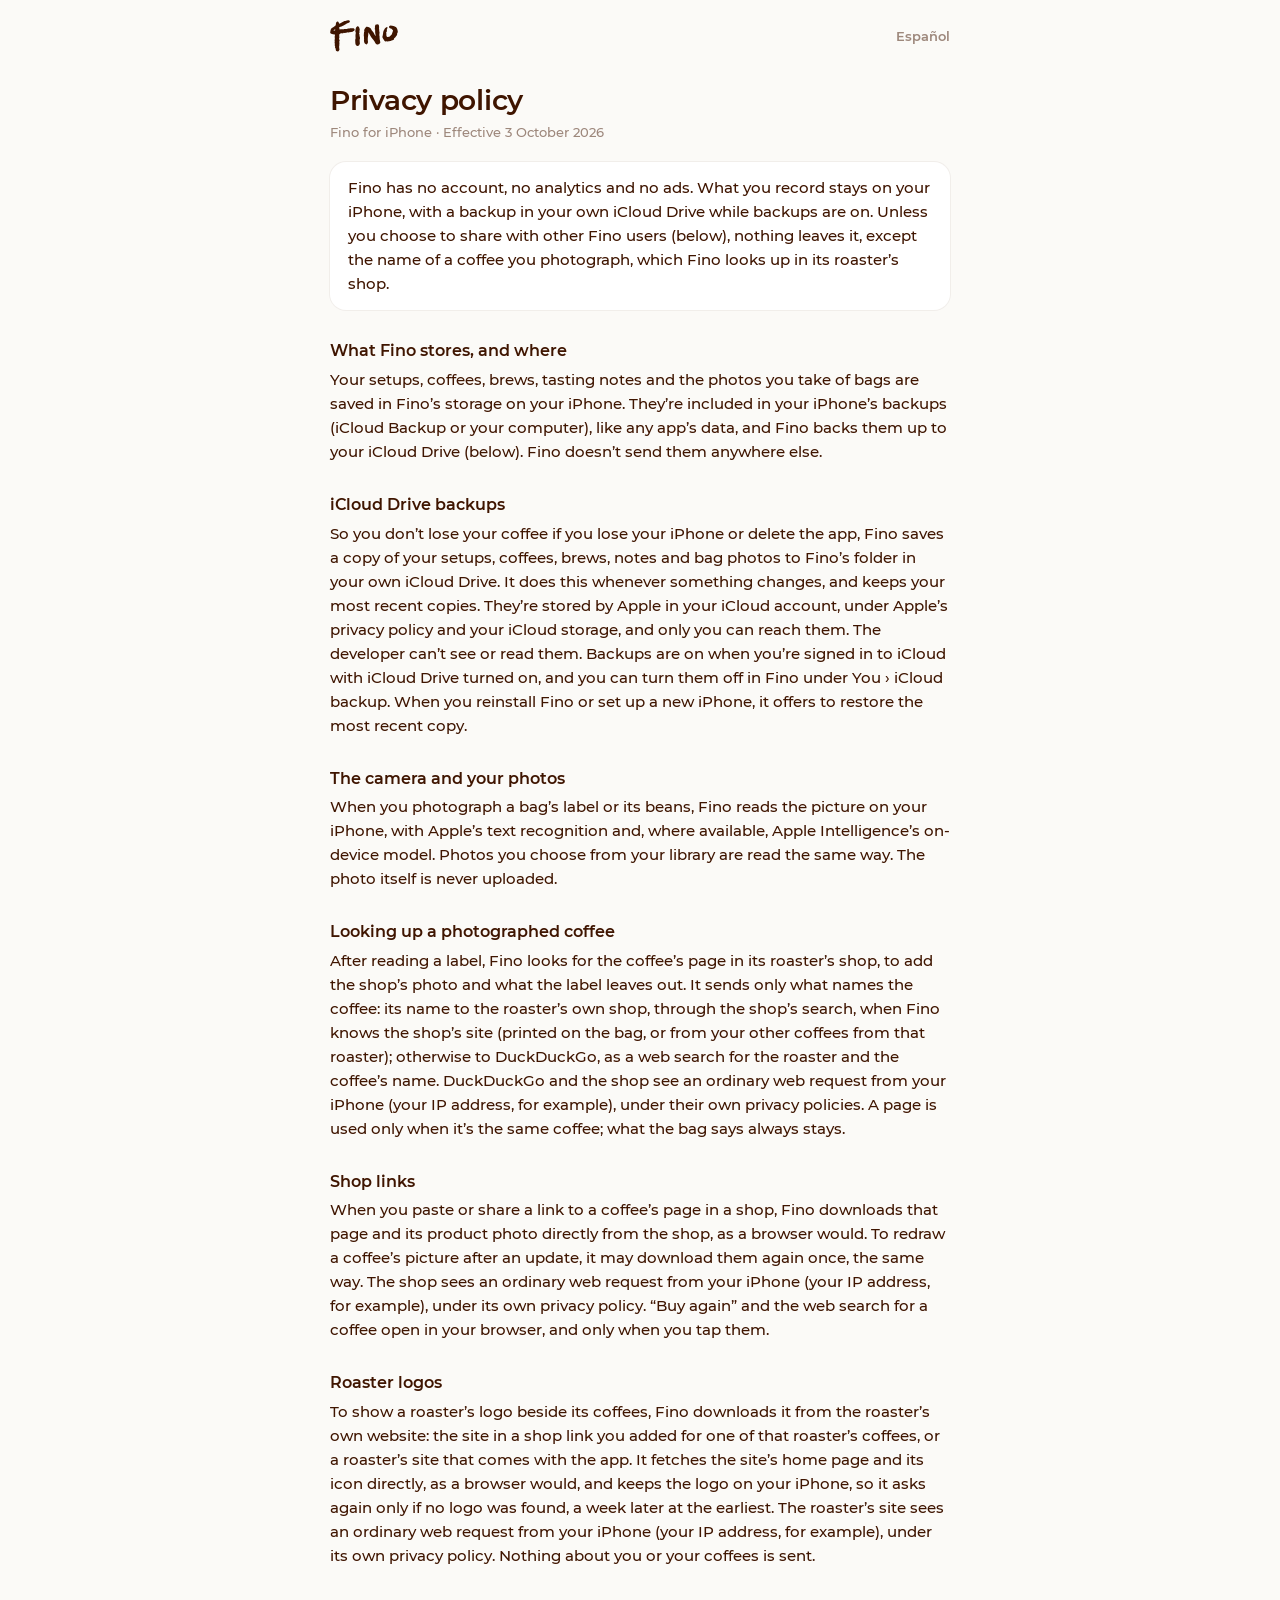
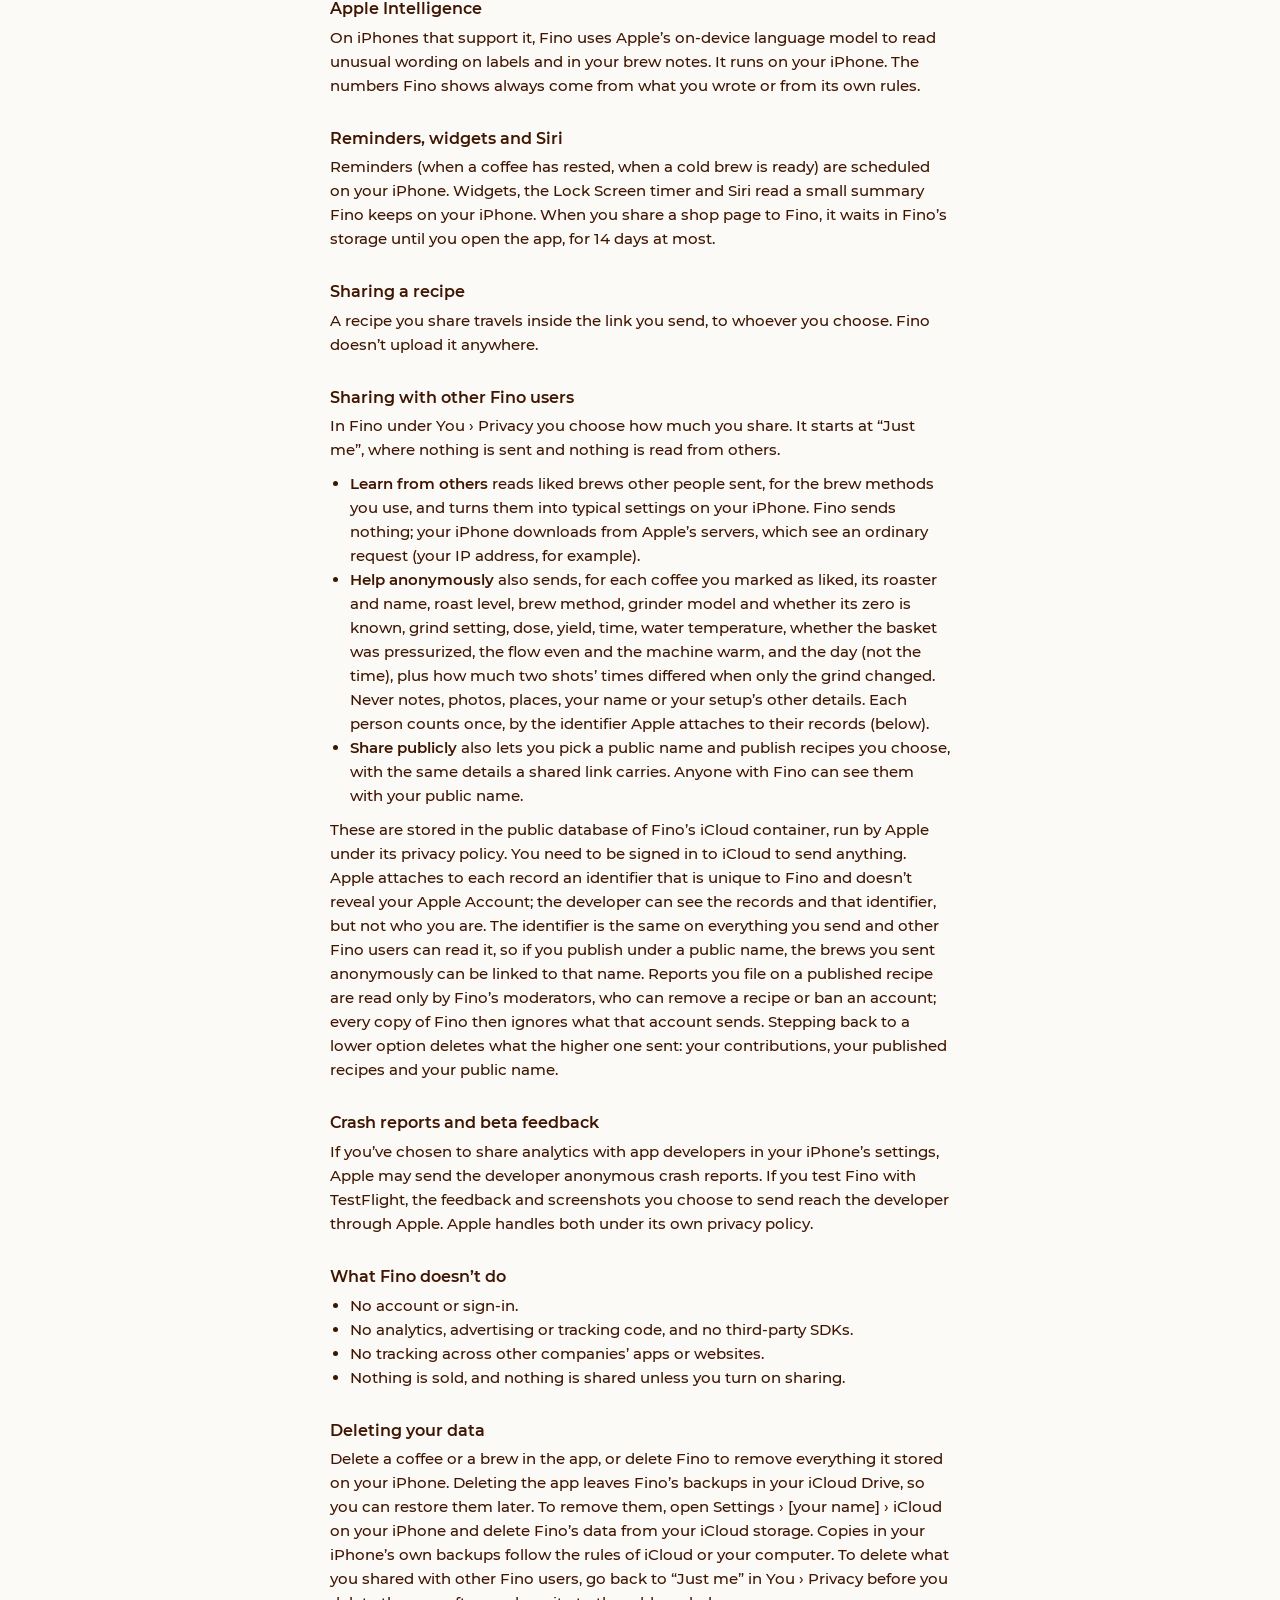
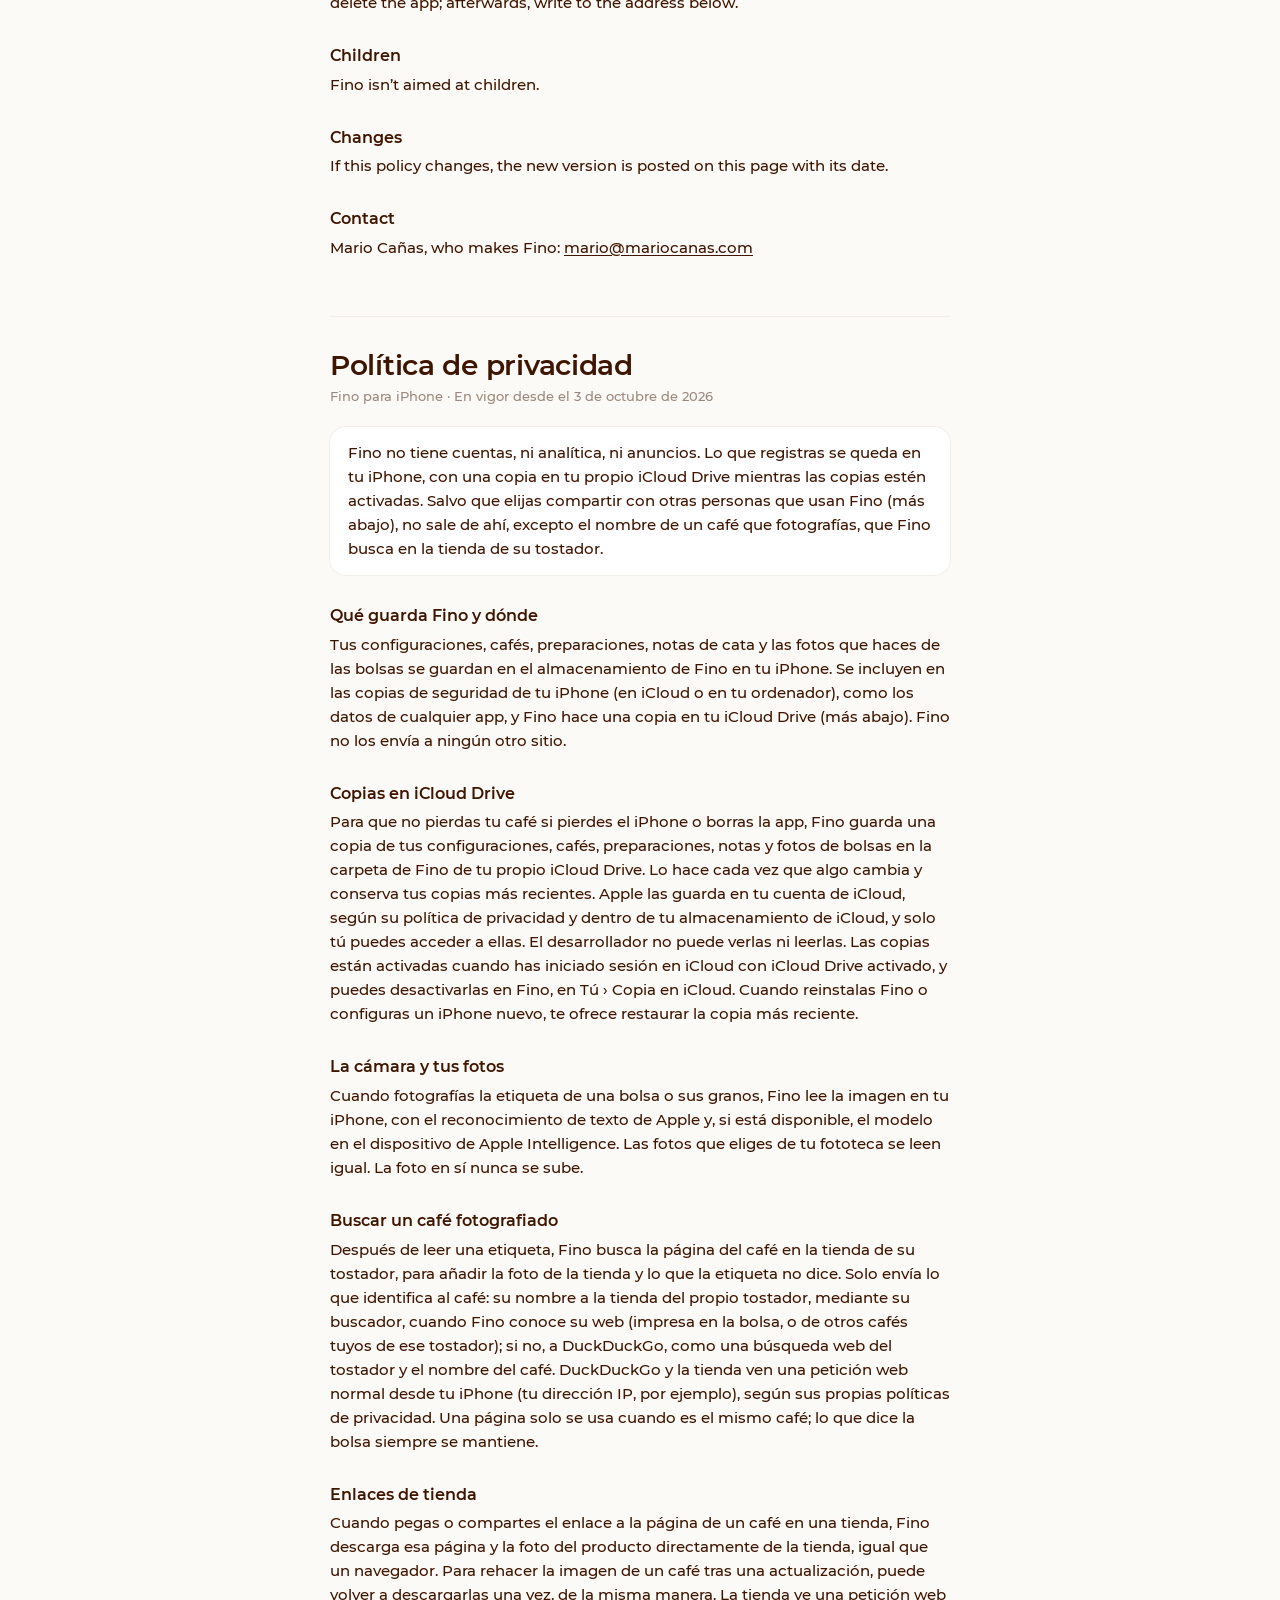
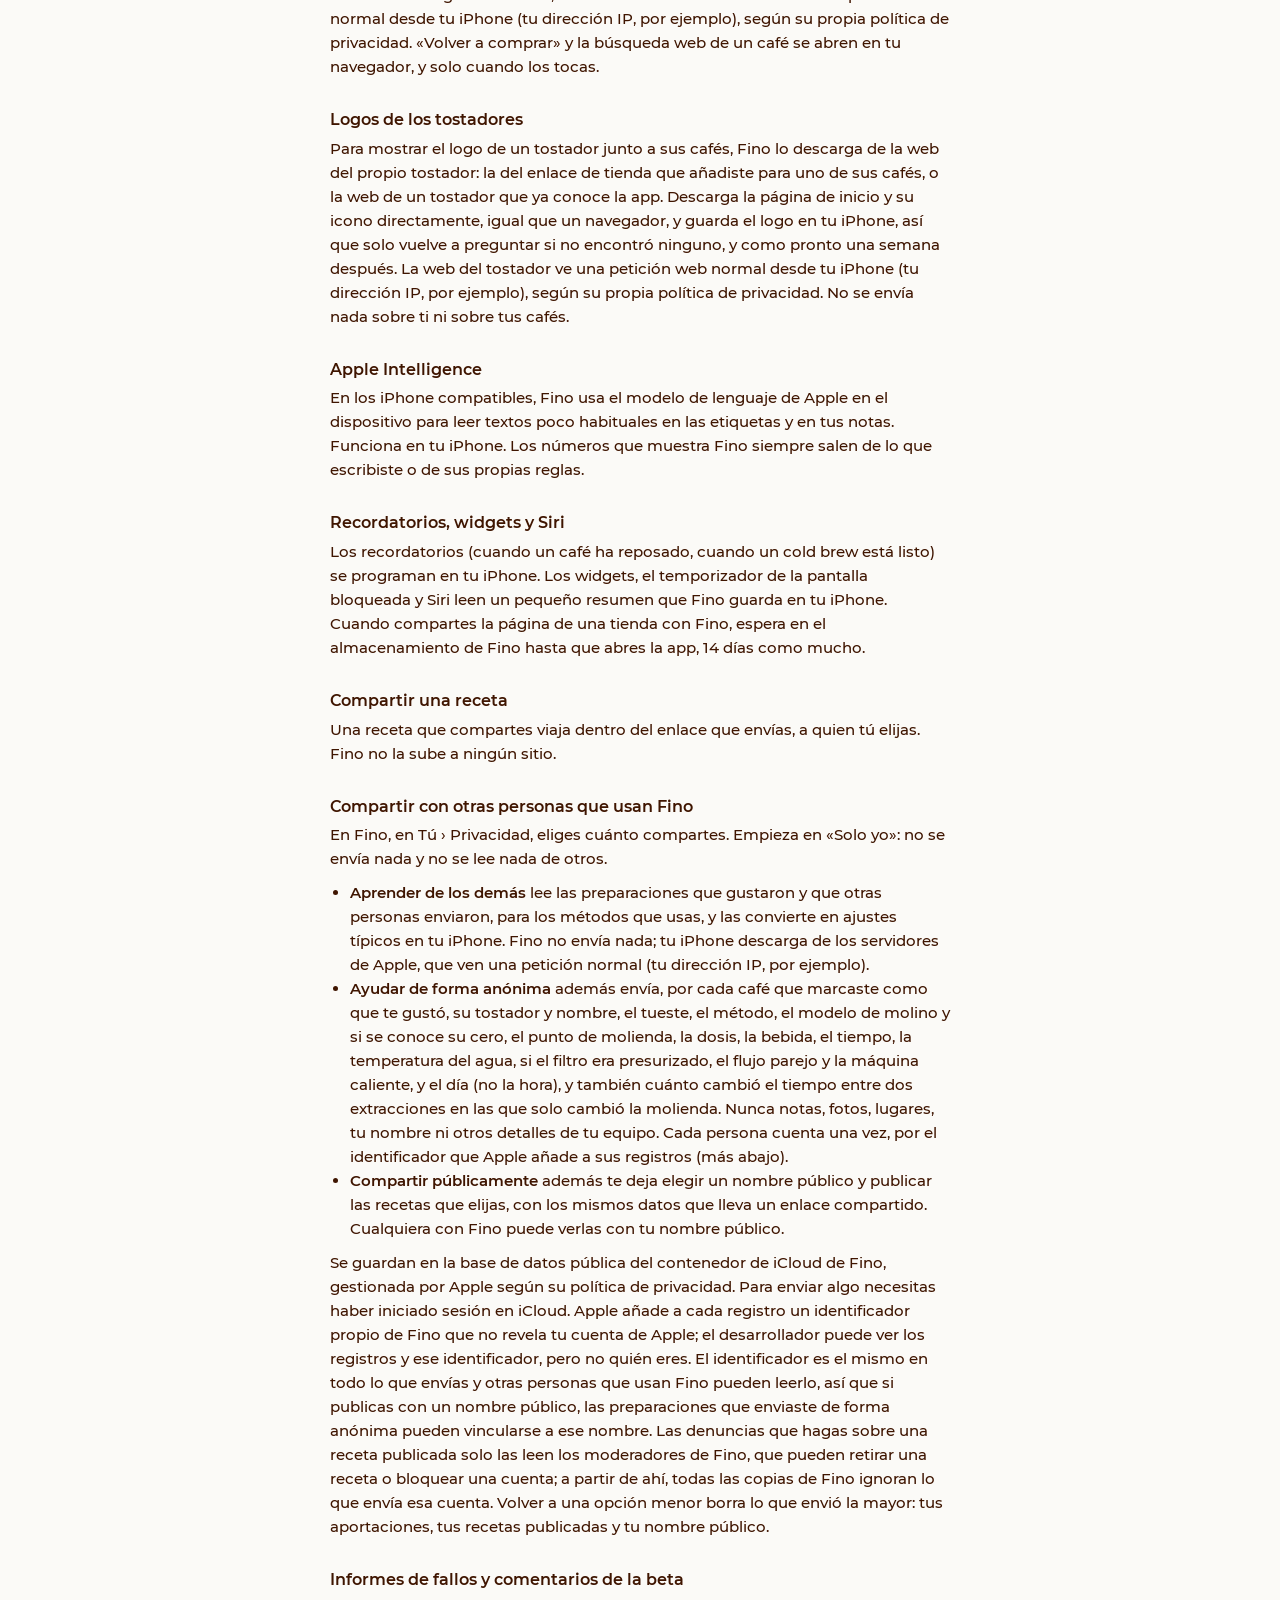
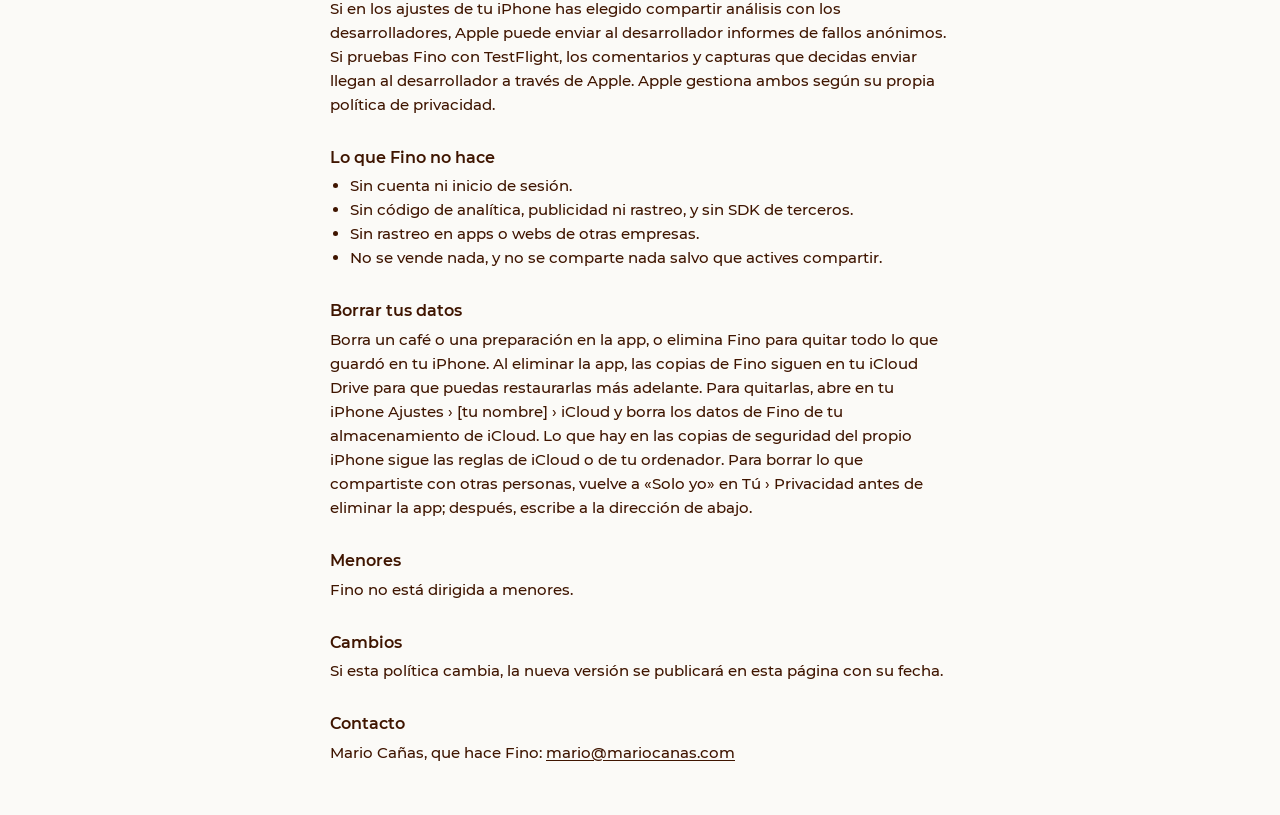
==== commit b3584b97: "Privacy: a photographed coffee's name is looked up in its roaster's shop; support: adding a coffee" ====
--- a/privacy/index.html
+++ b/privacy/index.html
@@ -16,8 +16,8 @@
   </header>
   <section id="en">
     <h1>Privacy policy</h1>
-    <p class="meta">Fino for iPhone · Effective 30 September 2026</p>
-    <p class="summary">Fino has no account, no analytics and no ads. What you record stays on your iPhone, with a backup in your own iCloud Drive while backups are on. Unless you choose to share with other Fino users (below), nothing leaves it.</p>
+    <p class="meta">Fino for iPhone · Effective 3 October 2026</p>
+    <p class="summary">Fino has no account, no analytics and no ads. What you record stays on your iPhone, with a backup in your own iCloud Drive while backups are on. Unless you choose to share with other Fino users (below), nothing leaves it, except the name of a coffee you photograph, which Fino looks up in its roaster’s shop.</p>
 
     <h2>What Fino stores, and where</h2>
     <p>Your setups, coffees, brews, tasting notes and the photos you take of bags are saved in Fino’s storage on your iPhone. They’re included in your iPhone’s backups (iCloud Backup or your computer), like any app’s data, and Fino backs them up to your iCloud Drive (below). Fino doesn’t send them anywhere else.</p>
@@ -25,7 +25,10 @@
     <p>So you don’t lose your coffee if you lose your iPhone or delete the app, Fino saves a copy of your setups, coffees, brews, notes and bag photos to Fino’s folder in your own iCloud Drive. It does this whenever something changes, and keeps your most recent copies. They’re stored by Apple in your iCloud account, under Apple’s privacy policy and your iCloud storage, and only you can reach them. The developer can’t see or read them. Backups are on when you’re signed in to iCloud with iCloud Drive turned on, and you can turn them off in Fino under You › iCloud backup. When you reinstall Fino or set up a new iPhone, it offers to restore the most recent copy.</p>
 
     <h2>The camera and your photos</h2>
-    <p>When you photograph a bag’s label or its beans, Fino reads the picture on your iPhone, with Apple’s text recognition and, where available, Apple Intelligence’s on-device model. Photos you choose from your library are read the same way. Nothing is uploaded.</p>
+    <p>When you photograph a bag’s label or its beans, Fino reads the picture on your iPhone, with Apple’s text recognition and, where available, Apple Intelligence’s on-device model. Photos you choose from your library are read the same way. The photo itself is never uploaded.</p>
+
+    <h2>Looking up a photographed coffee</h2>
+    <p>After reading a label, Fino looks for the coffee’s page in its roaster’s shop, to add the shop’s photo and what the label leaves out. It sends only what names the coffee: its name to the roaster’s own shop, through the shop’s search, when Fino knows the shop’s site (printed on the bag, or from your other coffees from that roaster); otherwise to DuckDuckGo, as a web search for the roaster and the coffee’s name. DuckDuckGo and the shop see an ordinary web request from your iPhone (your IP address, for example), under their own privacy policies. A page is used only when it’s the same coffee; what the bag says always stays.</p>
 
     <h2>Shop links</h2>
     <p>When you paste or share a link to a coffee’s page in a shop, Fino downloads that page and its product photo directly from the shop, as a browser would. To redraw a coffee’s picture after an update, it may download them again once, the same way. The shop sees an ordinary web request from your iPhone (your IP address, for example), under its own privacy policy. “Buy again” and the web search for a coffee open in your browser, and only when you tap them.</p>
@@ -77,8 +80,8 @@
 
   <section id="es" lang="es">
     <h1>Política de privacidad</h1>
-    <p class="meta">Fino para iPhone · En vigor desde el 30 de septiembre de 2026</p>
-    <p class="summary">Fino no tiene cuentas, ni analítica, ni anuncios. Lo que registras se queda en tu iPhone, con una copia en tu propio iCloud Drive mientras las copias estén activadas. Salvo que elijas compartir con otras personas que usan Fino (más abajo), no sale de ahí.</p>
+    <p class="meta">Fino para iPhone · En vigor desde el 3 de octubre de 2026</p>
+    <p class="summary">Fino no tiene cuentas, ni analítica, ni anuncios. Lo que registras se queda en tu iPhone, con una copia en tu propio iCloud Drive mientras las copias estén activadas. Salvo que elijas compartir con otras personas que usan Fino (más abajo), no sale de ahí, excepto el nombre de un café que fotografías, que Fino busca en la tienda de su tostador.</p>
 
     <h2>Qué guarda Fino y dónde</h2>
     <p>Tus configuraciones, cafés, preparaciones, notas de cata y las fotos que haces de las bolsas se guardan en el almacenamiento de Fino en tu iPhone. Se incluyen en las copias de seguridad de tu iPhone (en iCloud o en tu ordenador), como los datos de cualquier app, y Fino hace una copia en tu iCloud Drive (más abajo). Fino no los envía a ningún otro sitio.</p>
@@ -86,7 +89,10 @@
     <p>Para que no pierdas tu café si pierdes el iPhone o borras la app, Fino guarda una copia de tus configuraciones, cafés, preparaciones, notas y fotos de bolsas en la carpeta de Fino de tu propio iCloud Drive. Lo hace cada vez que algo cambia y conserva tus copias más recientes. Apple las guarda en tu cuenta de iCloud, según su política de privacidad y dentro de tu almacenamiento de iCloud, y solo tú puedes acceder a ellas. El desarrollador no puede verlas ni leerlas. Las copias están activadas cuando has iniciado sesión en iCloud con iCloud Drive activado, y puedes desactivarlas en Fino, en Tú › Copia en iCloud. Cuando reinstalas Fino o configuras un iPhone nuevo, te ofrece restaurar la copia más reciente.</p>
 
     <h2>La cámara y tus fotos</h2>
-    <p>Cuando fotografías la etiqueta de una bolsa o sus granos, Fino lee la imagen en tu iPhone, con el reconocimiento de texto de Apple y, si está disponible, el modelo en el dispositivo de Apple Intelligence. Las fotos que eliges de tu fototeca se leen igual. No se sube nada.</p>
+    <p>Cuando fotografías la etiqueta de una bolsa o sus granos, Fino lee la imagen en tu iPhone, con el reconocimiento de texto de Apple y, si está disponible, el modelo en el dispositivo de Apple Intelligence. Las fotos que eliges de tu fototeca se leen igual. La foto en sí nunca se sube.</p>
+
+    <h2>Buscar un café fotografiado</h2>
+    <p>Después de leer una etiqueta, Fino busca la página del café en la tienda de su tostador, para añadir la foto de la tienda y lo que la etiqueta no dice. Solo envía lo que identifica al café: su nombre a la tienda del propio tostador, mediante su buscador, cuando Fino conoce su web (impresa en la bolsa, o de otros cafés tuyos de ese tostador); si no, a DuckDuckGo, como una búsqueda web del tostador y el nombre del café. DuckDuckGo y la tienda ven una petición web normal desde tu iPhone (tu dirección IP, por ejemplo), según sus propias políticas de privacidad. Una página solo se usa cuando es el mismo café; lo que dice la bolsa siempre se mantiene.</p>
 
     <h2>Enlaces de tienda</h2>
     <p>Cuando pegas o compartes el enlace a la página de un café en una tienda, Fino descarga esa página y la foto del producto directamente de la tienda, igual que un navegador. Para rehacer la imagen de un café tras una actualización, puede volver a descargarlas una vez, de la misma manera. La tienda ve una petición web normal desde tu iPhone (tu dirección IP, por ejemplo), según su propia política de privacidad. «Volver a comprar» y la búsqueda web de un café se abren en tu navegador, y solo cuando los tocas.</p>
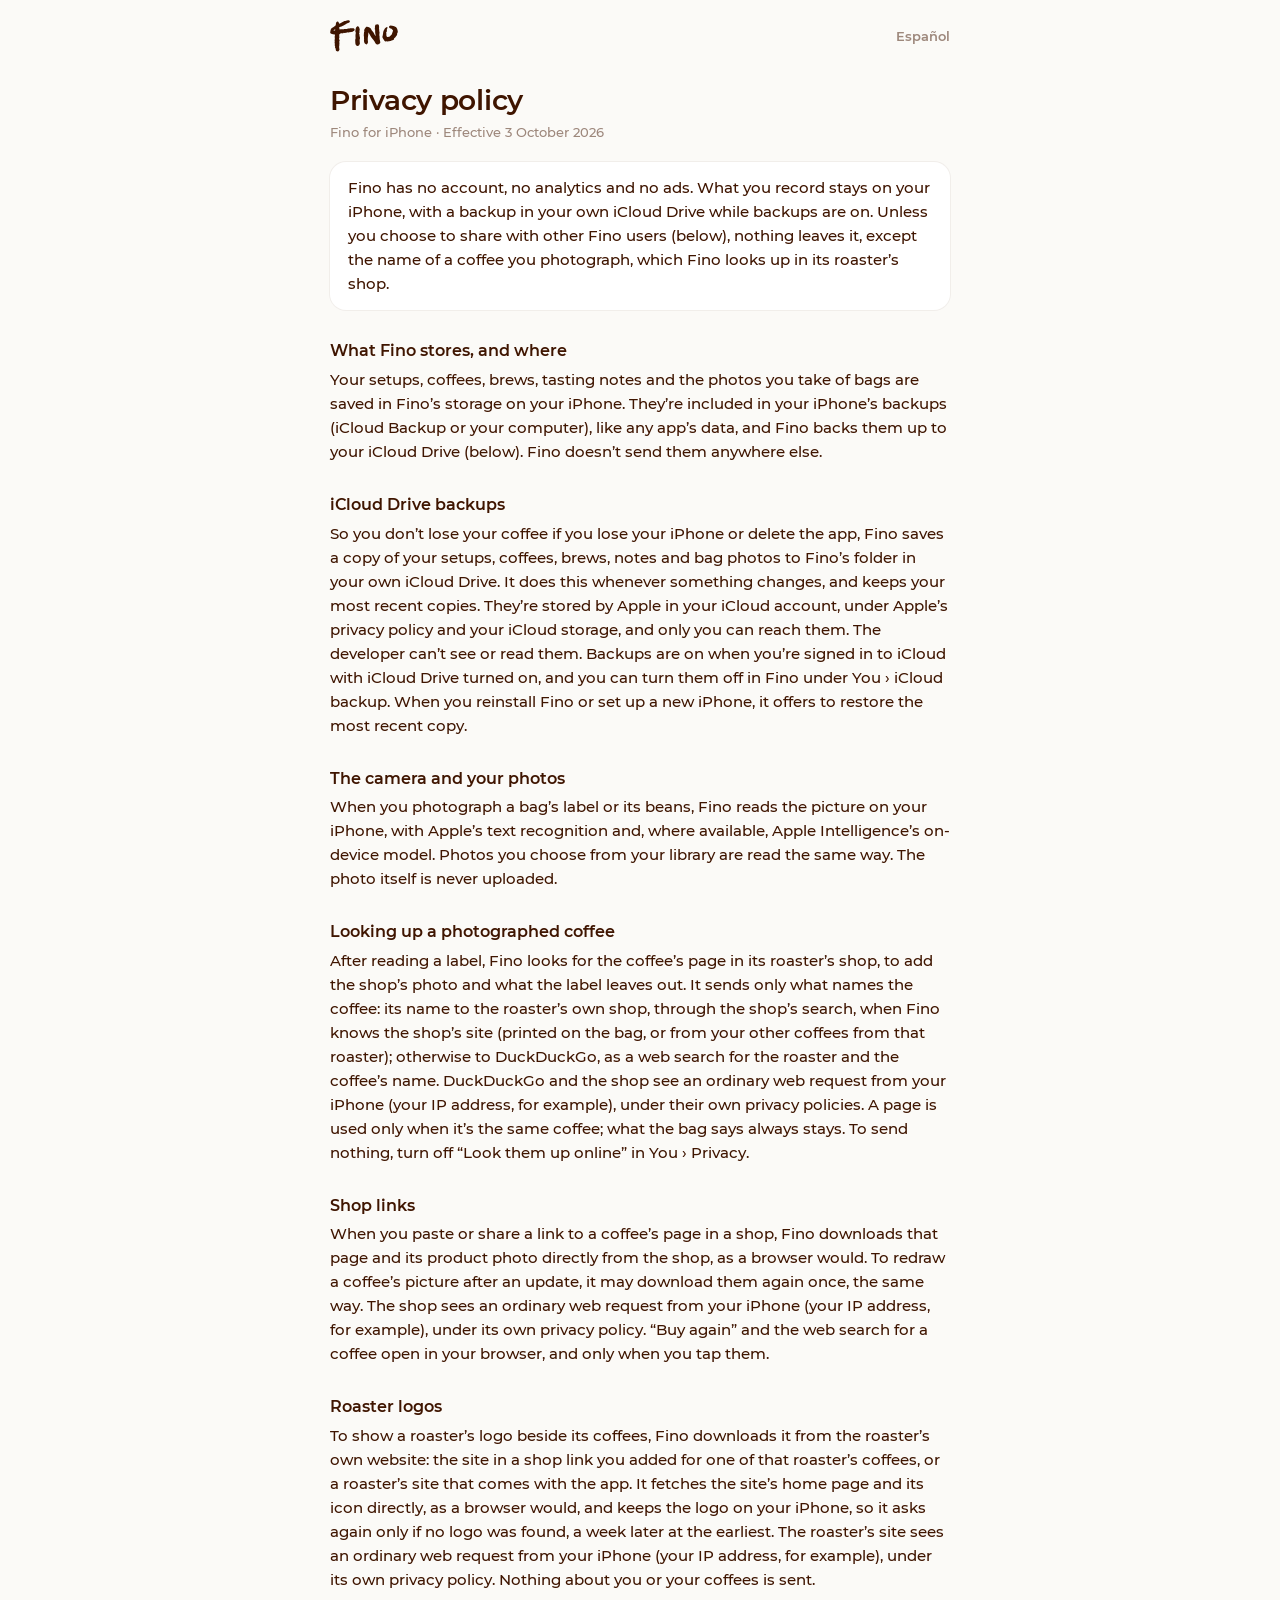
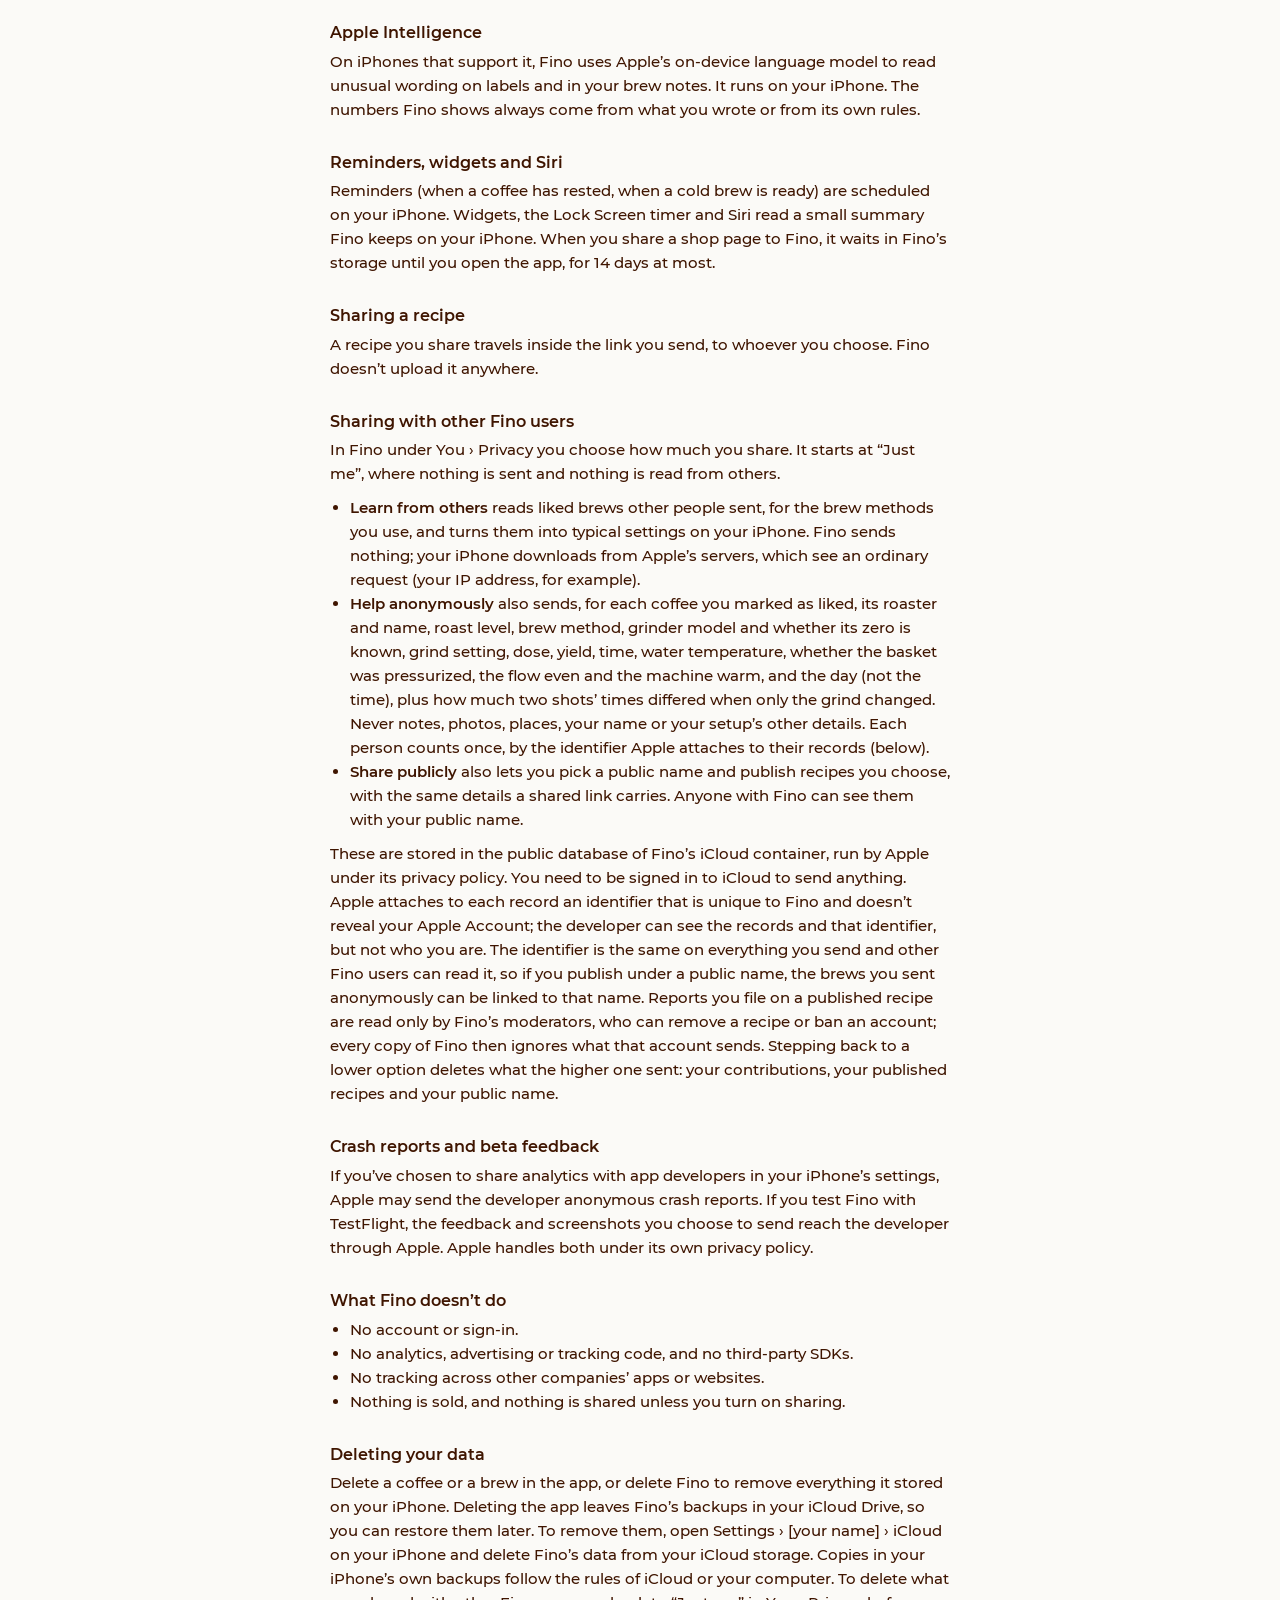
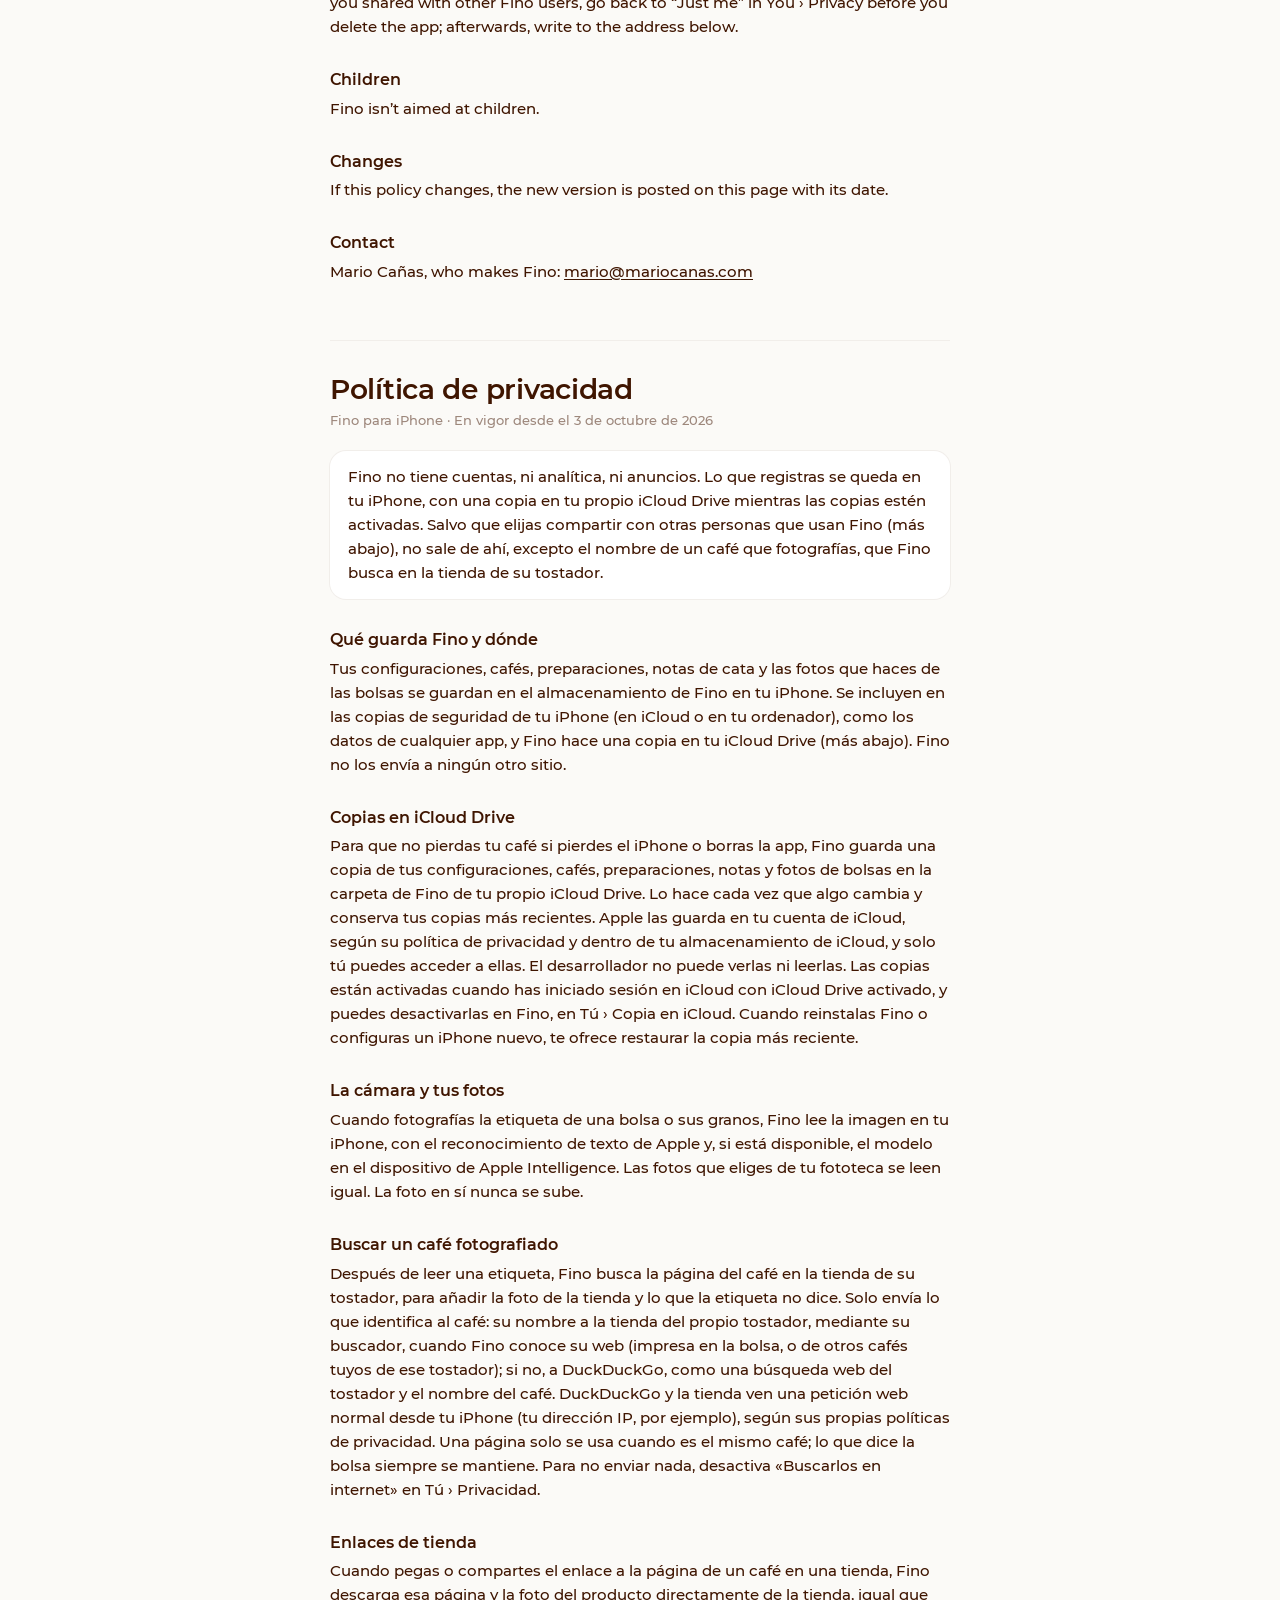
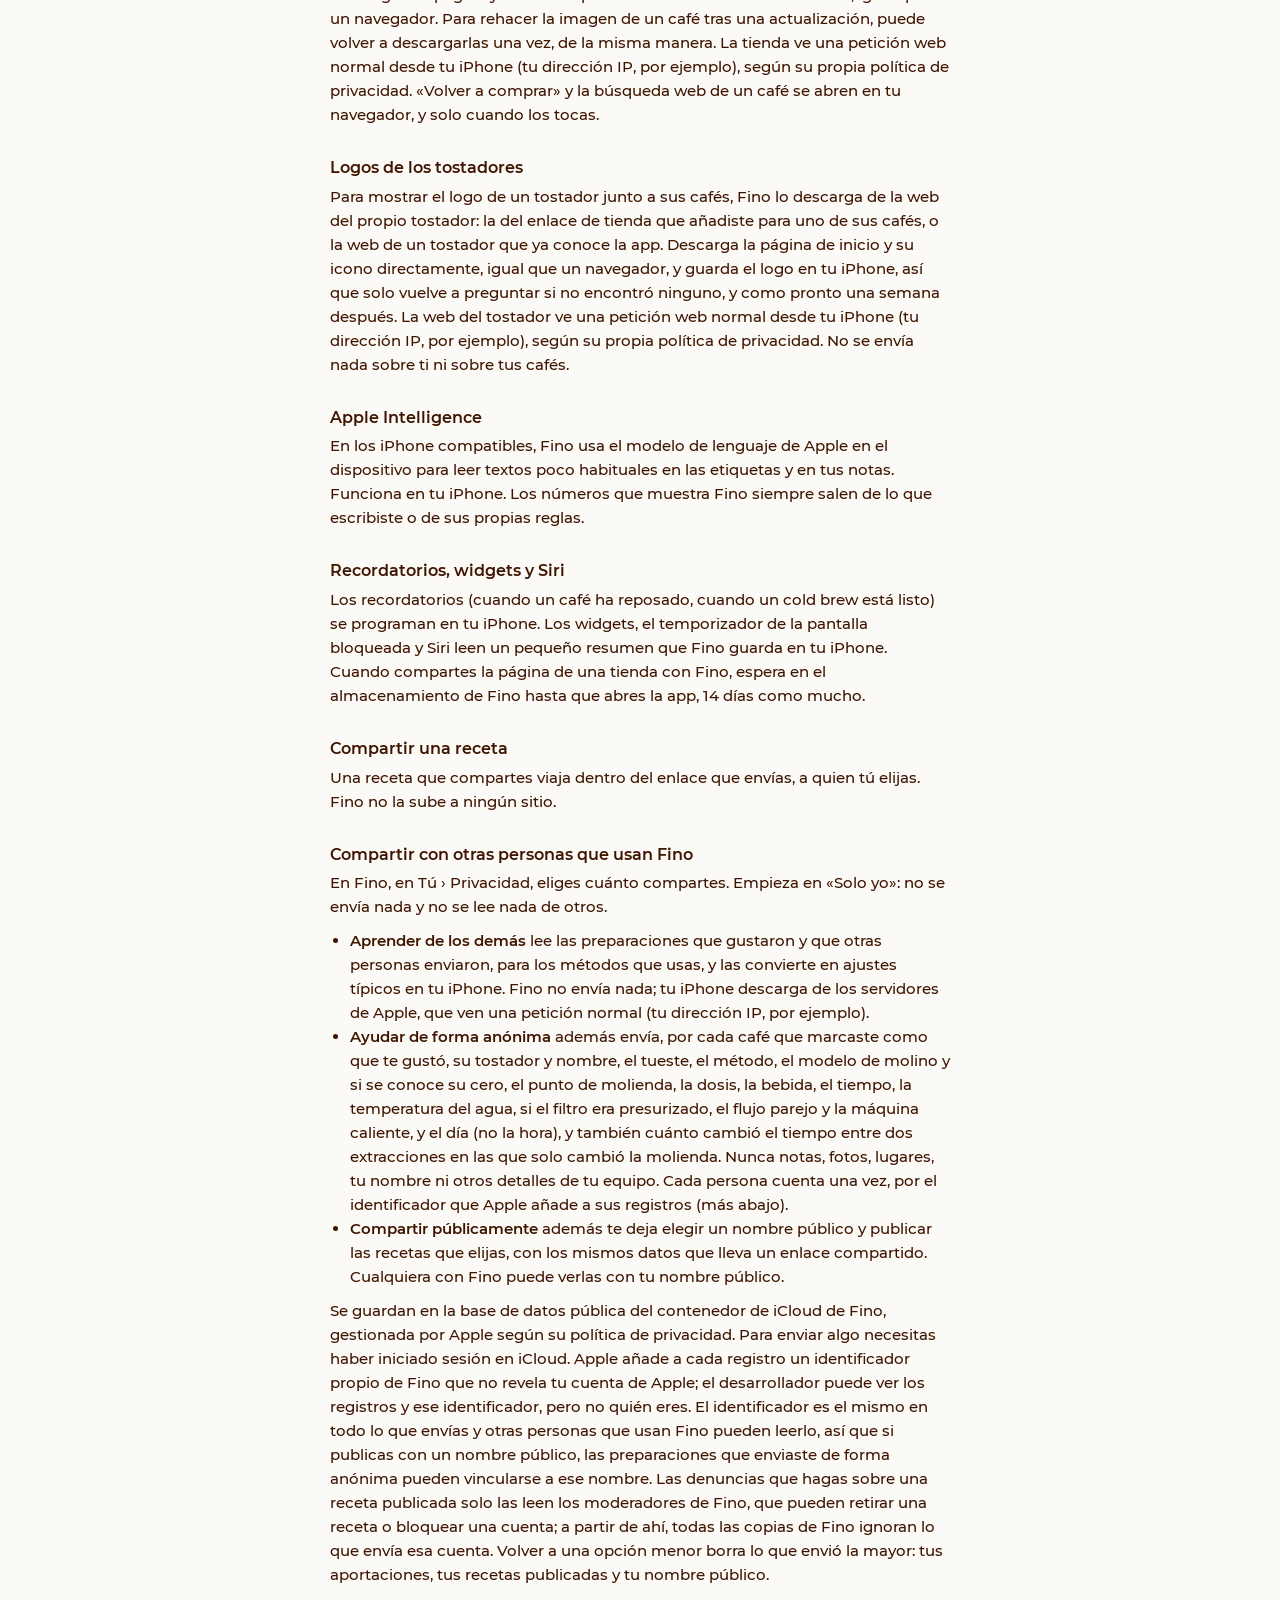
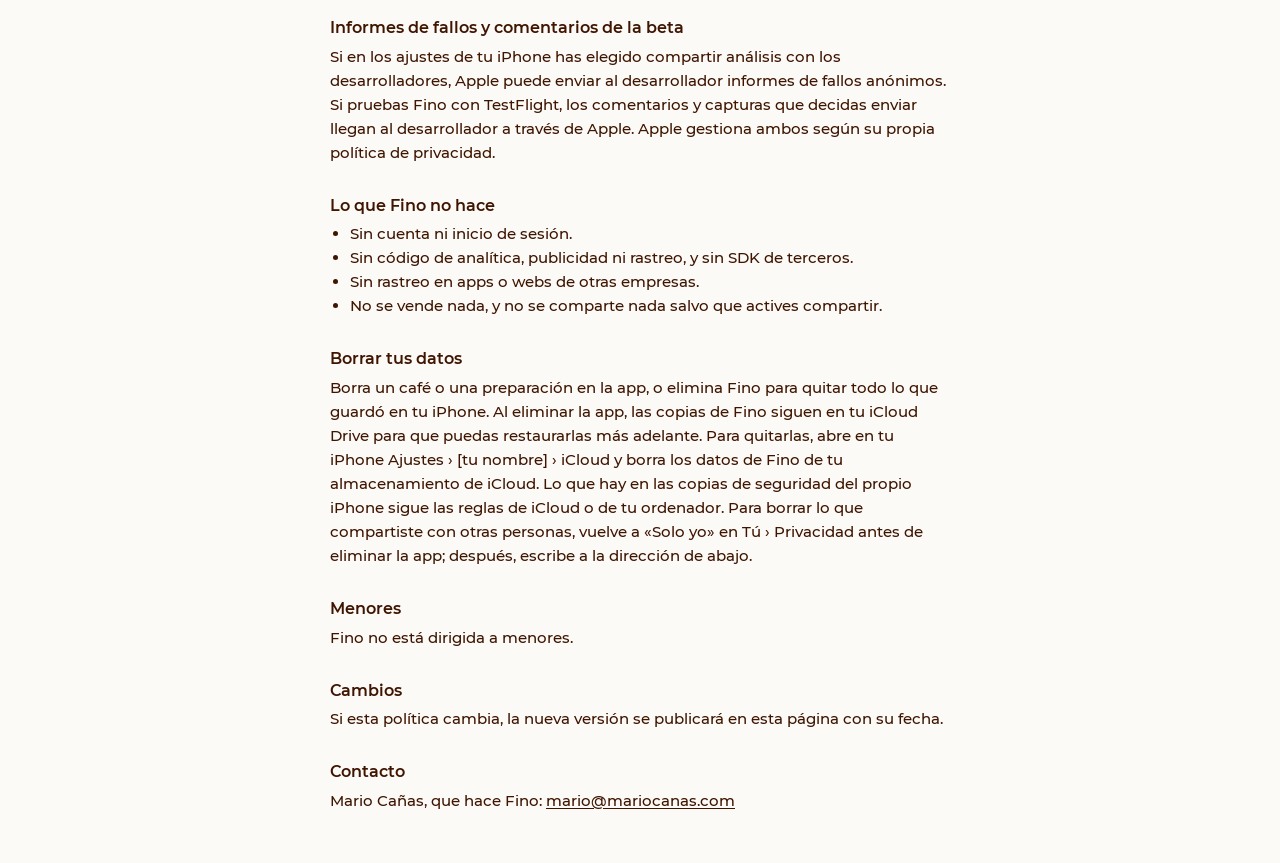
==== commit 5bcb465d: "Privacy: the photographed-coffee lookup can be turned off in You › Privacy" ====
--- a/privacy/index.html
+++ b/privacy/index.html
@@ -28,7 +28,7 @@
     <p>When you photograph a bag’s label or its beans, Fino reads the picture on your iPhone, with Apple’s text recognition and, where available, Apple Intelligence’s on-device model. Photos you choose from your library are read the same way. The photo itself is never uploaded.</p>
 
     <h2>Looking up a photographed coffee</h2>
-    <p>After reading a label, Fino looks for the coffee’s page in its roaster’s shop, to add the shop’s photo and what the label leaves out. It sends only what names the coffee: its name to the roaster’s own shop, through the shop’s search, when Fino knows the shop’s site (printed on the bag, or from your other coffees from that roaster); otherwise to DuckDuckGo, as a web search for the roaster and the coffee’s name. DuckDuckGo and the shop see an ordinary web request from your iPhone (your IP address, for example), under their own privacy policies. A page is used only when it’s the same coffee; what the bag says always stays.</p>
+    <p>After reading a label, Fino looks for the coffee’s page in its roaster’s shop, to add the shop’s photo and what the label leaves out. It sends only what names the coffee: its name to the roaster’s own shop, through the shop’s search, when Fino knows the shop’s site (printed on the bag, or from your other coffees from that roaster); otherwise to DuckDuckGo, as a web search for the roaster and the coffee’s name. DuckDuckGo and the shop see an ordinary web request from your iPhone (your IP address, for example), under their own privacy policies. A page is used only when it’s the same coffee; what the bag says always stays. To send nothing, turn off “Look them up online” in You › Privacy.</p>
 
     <h2>Shop links</h2>
     <p>When you paste or share a link to a coffee’s page in a shop, Fino downloads that page and its product photo directly from the shop, as a browser would. To redraw a coffee’s picture after an update, it may download them again once, the same way. The shop sees an ordinary web request from your iPhone (your IP address, for example), under its own privacy policy. “Buy again” and the web search for a coffee open in your browser, and only when you tap them.</p>
@@ -92,7 +92,7 @@
     <p>Cuando fotografías la etiqueta de una bolsa o sus granos, Fino lee la imagen en tu iPhone, con el reconocimiento de texto de Apple y, si está disponible, el modelo en el dispositivo de Apple Intelligence. Las fotos que eliges de tu fototeca se leen igual. La foto en sí nunca se sube.</p>
 
     <h2>Buscar un café fotografiado</h2>
-    <p>Después de leer una etiqueta, Fino busca la página del café en la tienda de su tostador, para añadir la foto de la tienda y lo que la etiqueta no dice. Solo envía lo que identifica al café: su nombre a la tienda del propio tostador, mediante su buscador, cuando Fino conoce su web (impresa en la bolsa, o de otros cafés tuyos de ese tostador); si no, a DuckDuckGo, como una búsqueda web del tostador y el nombre del café. DuckDuckGo y la tienda ven una petición web normal desde tu iPhone (tu dirección IP, por ejemplo), según sus propias políticas de privacidad. Una página solo se usa cuando es el mismo café; lo que dice la bolsa siempre se mantiene.</p>
+    <p>Después de leer una etiqueta, Fino busca la página del café en la tienda de su tostador, para añadir la foto de la tienda y lo que la etiqueta no dice. Solo envía lo que identifica al café: su nombre a la tienda del propio tostador, mediante su buscador, cuando Fino conoce su web (impresa en la bolsa, o de otros cafés tuyos de ese tostador); si no, a DuckDuckGo, como una búsqueda web del tostador y el nombre del café. DuckDuckGo y la tienda ven una petición web normal desde tu iPhone (tu dirección IP, por ejemplo), según sus propias políticas de privacidad. Una página solo se usa cuando es el mismo café; lo que dice la bolsa siempre se mantiene. Para no enviar nada, desactiva «Buscarlos en internet» en Tú › Privacidad.</p>
 
     <h2>Enlaces de tienda</h2>
     <p>Cuando pegas o compartes el enlace a la página de un café en una tienda, Fino descarga esa página y la foto del producto directamente de la tienda, igual que un navegador. Para rehacer la imagen de un café tras una actualización, puede volver a descargarlas una vez, de la misma manera. La tienda ve una petición web normal desde tu iPhone (tu dirección IP, por ejemplo), según su propia política de privacidad. «Volver a comprar» y la búsqueda web de un café se abren en tu navegador, y solo cuando los tocas.</p>
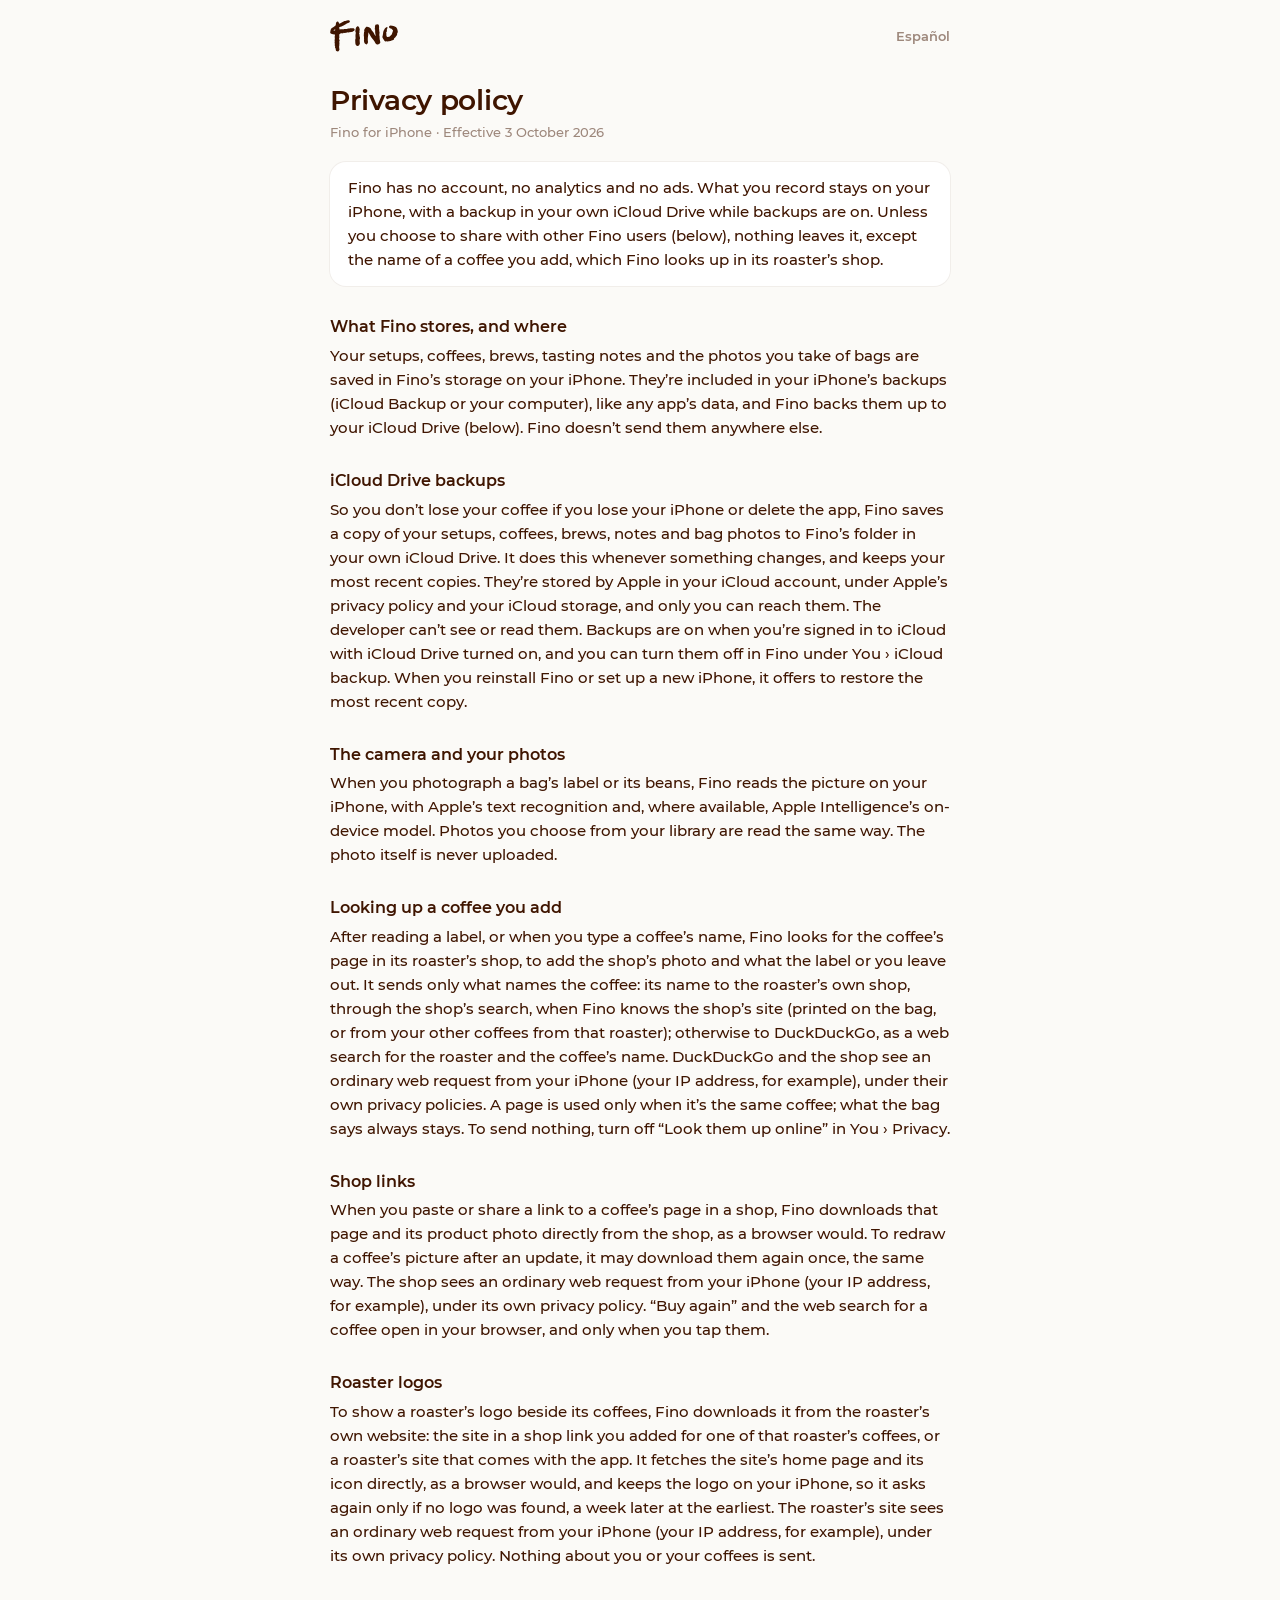
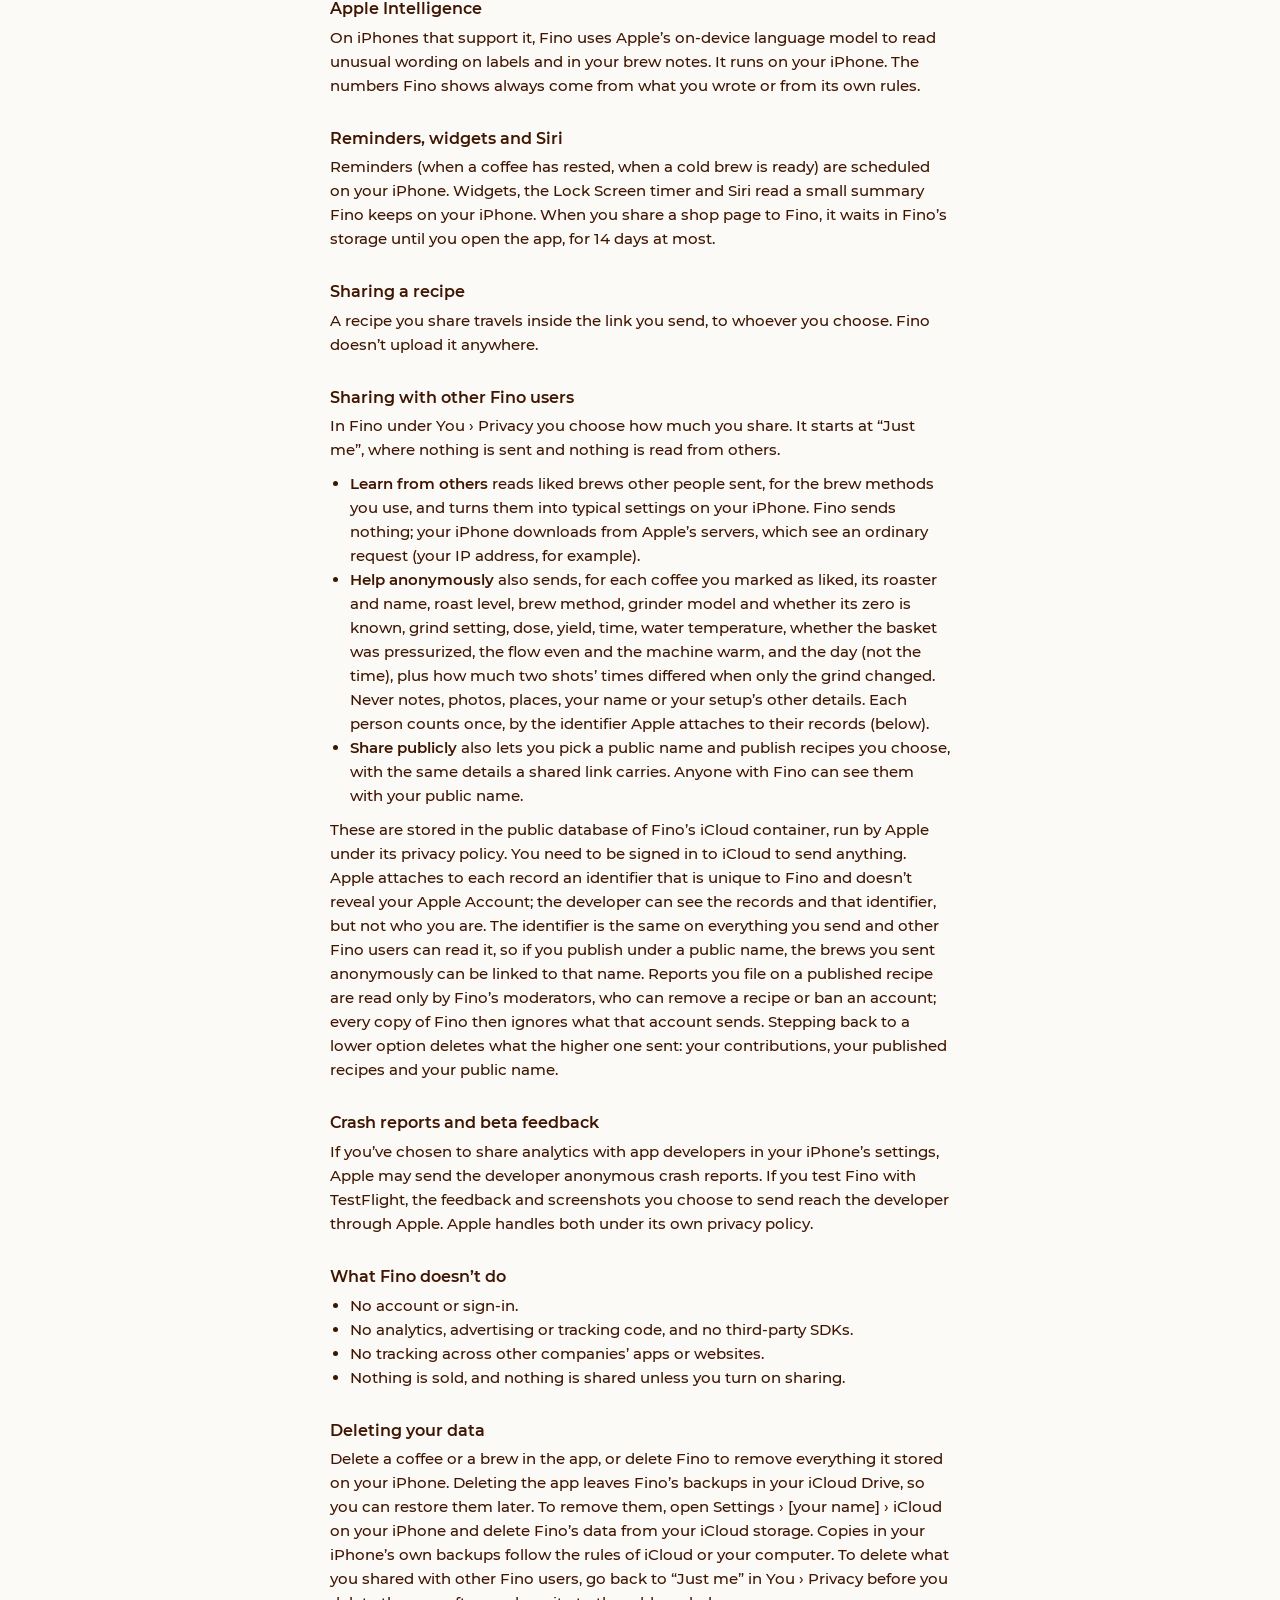
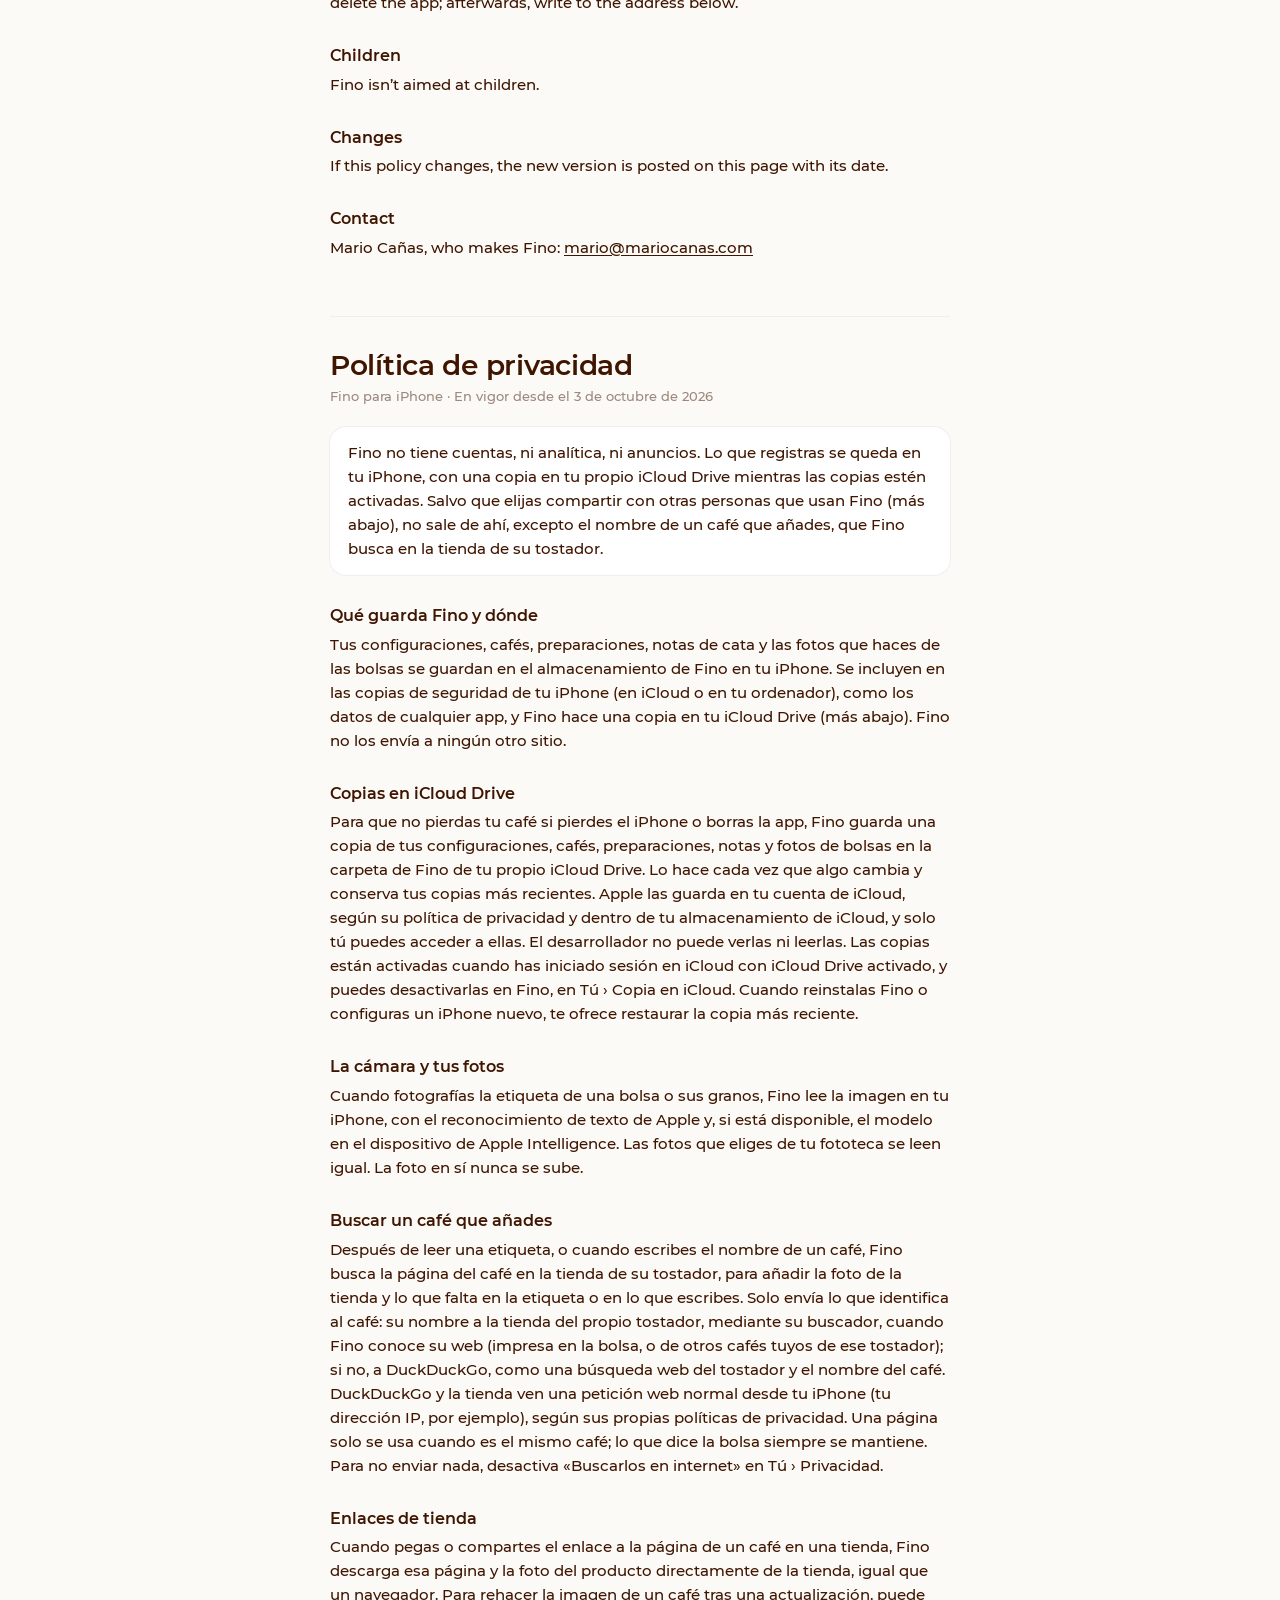
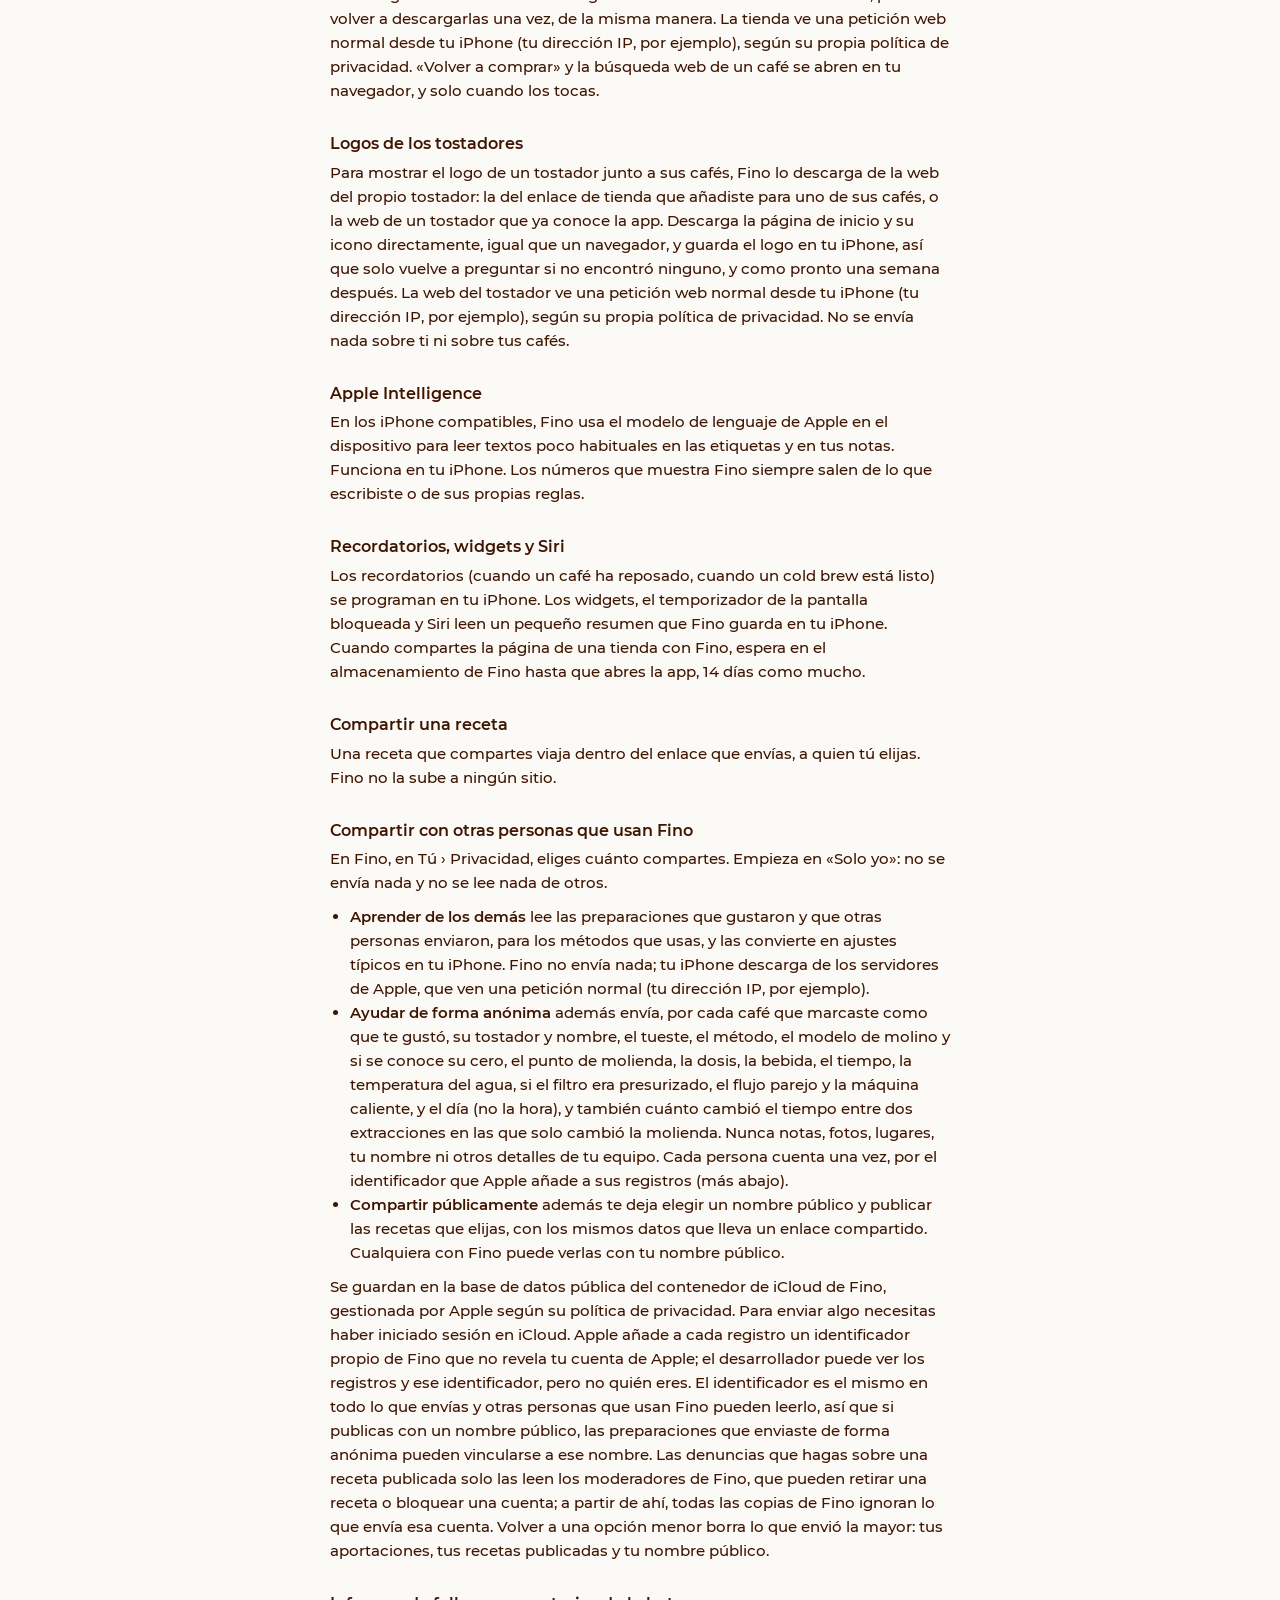
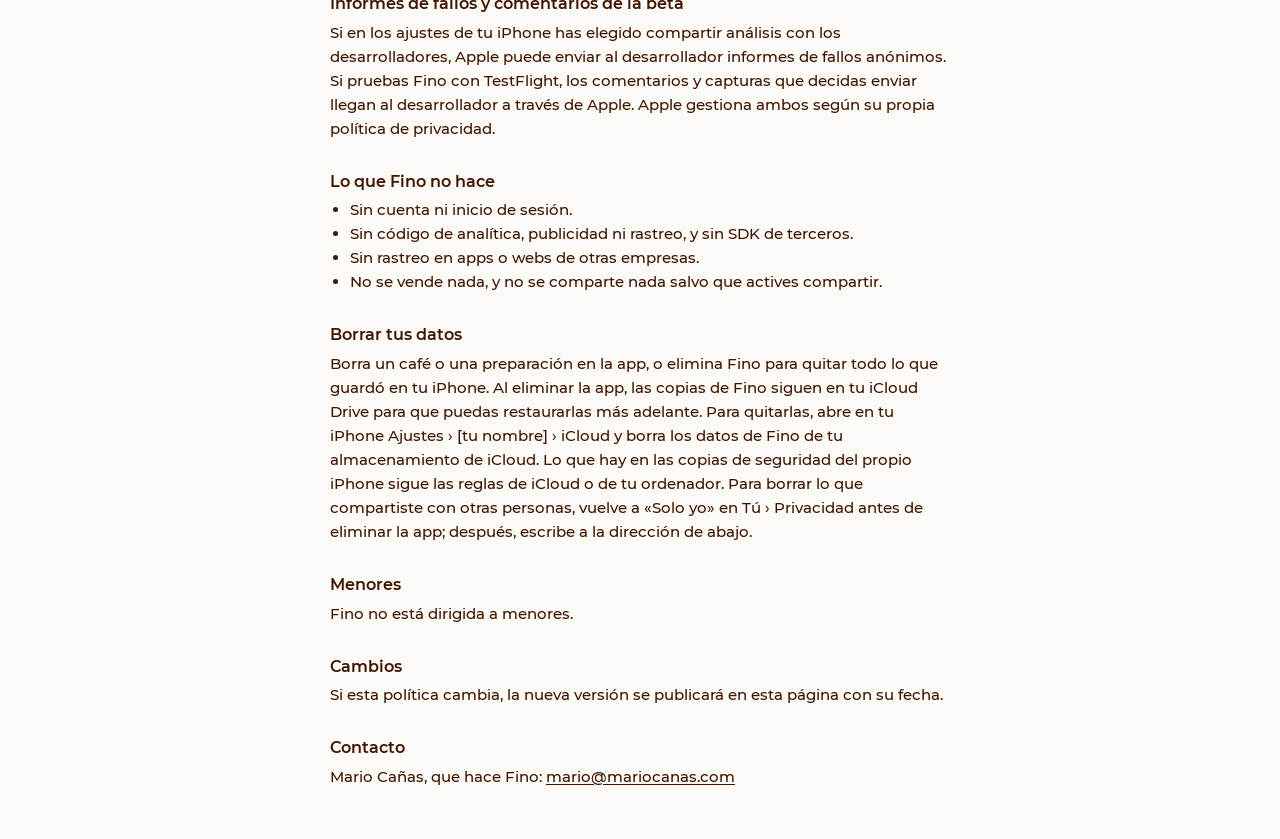
==== commit 6658f7ae: "Privacy: coffees you add by typing their name are looked up too" ====
--- a/privacy/index.html
+++ b/privacy/index.html
@@ -17,7 +17,7 @@
   <section id="en">
     <h1>Privacy policy</h1>
     <p class="meta">Fino for iPhone · Effective 3 October 2026</p>
-    <p class="summary">Fino has no account, no analytics and no ads. What you record stays on your iPhone, with a backup in your own iCloud Drive while backups are on. Unless you choose to share with other Fino users (below), nothing leaves it, except the name of a coffee you photograph, which Fino looks up in its roaster’s shop.</p>
+    <p class="summary">Fino has no account, no analytics and no ads. What you record stays on your iPhone, with a backup in your own iCloud Drive while backups are on. Unless you choose to share with other Fino users (below), nothing leaves it, except the name of a coffee you add, which Fino looks up in its roaster’s shop.</p>
 
     <h2>What Fino stores, and where</h2>
     <p>Your setups, coffees, brews, tasting notes and the photos you take of bags are saved in Fino’s storage on your iPhone. They’re included in your iPhone’s backups (iCloud Backup or your computer), like any app’s data, and Fino backs them up to your iCloud Drive (below). Fino doesn’t send them anywhere else.</p>
@@ -27,8 +27,8 @@
     <h2>The camera and your photos</h2>
     <p>When you photograph a bag’s label or its beans, Fino reads the picture on your iPhone, with Apple’s text recognition and, where available, Apple Intelligence’s on-device model. Photos you choose from your library are read the same way. The photo itself is never uploaded.</p>
 
-    <h2>Looking up a photographed coffee</h2>
-    <p>After reading a label, Fino looks for the coffee’s page in its roaster’s shop, to add the shop’s photo and what the label leaves out. It sends only what names the coffee: its name to the roaster’s own shop, through the shop’s search, when Fino knows the shop’s site (printed on the bag, or from your other coffees from that roaster); otherwise to DuckDuckGo, as a web search for the roaster and the coffee’s name. DuckDuckGo and the shop see an ordinary web request from your iPhone (your IP address, for example), under their own privacy policies. A page is used only when it’s the same coffee; what the bag says always stays. To send nothing, turn off “Look them up online” in You › Privacy.</p>
+    <h2>Looking up a coffee you add</h2>
+    <p>After reading a label, or when you type a coffee’s name, Fino looks for the coffee’s page in its roaster’s shop, to add the shop’s photo and what the label or you leave out. It sends only what names the coffee: its name to the roaster’s own shop, through the shop’s search, when Fino knows the shop’s site (printed on the bag, or from your other coffees from that roaster); otherwise to DuckDuckGo, as a web search for the roaster and the coffee’s name. DuckDuckGo and the shop see an ordinary web request from your iPhone (your IP address, for example), under their own privacy policies. A page is used only when it’s the same coffee; what the bag says always stays. To send nothing, turn off “Look them up online” in You › Privacy.</p>
 
     <h2>Shop links</h2>
     <p>When you paste or share a link to a coffee’s page in a shop, Fino downloads that page and its product photo directly from the shop, as a browser would. To redraw a coffee’s picture after an update, it may download them again once, the same way. The shop sees an ordinary web request from your iPhone (your IP address, for example), under its own privacy policy. “Buy again” and the web search for a coffee open in your browser, and only when you tap them.</p>
@@ -81,7 +81,7 @@
   <section id="es" lang="es">
     <h1>Política de privacidad</h1>
     <p class="meta">Fino para iPhone · En vigor desde el 3 de octubre de 2026</p>
-    <p class="summary">Fino no tiene cuentas, ni analítica, ni anuncios. Lo que registras se queda en tu iPhone, con una copia en tu propio iCloud Drive mientras las copias estén activadas. Salvo que elijas compartir con otras personas que usan Fino (más abajo), no sale de ahí, excepto el nombre de un café que fotografías, que Fino busca en la tienda de su tostador.</p>
+    <p class="summary">Fino no tiene cuentas, ni analítica, ni anuncios. Lo que registras se queda en tu iPhone, con una copia en tu propio iCloud Drive mientras las copias estén activadas. Salvo que elijas compartir con otras personas que usan Fino (más abajo), no sale de ahí, excepto el nombre de un café que añades, que Fino busca en la tienda de su tostador.</p>
 
     <h2>Qué guarda Fino y dónde</h2>
     <p>Tus configuraciones, cafés, preparaciones, notas de cata y las fotos que haces de las bolsas se guardan en el almacenamiento de Fino en tu iPhone. Se incluyen en las copias de seguridad de tu iPhone (en iCloud o en tu ordenador), como los datos de cualquier app, y Fino hace una copia en tu iCloud Drive (más abajo). Fino no los envía a ningún otro sitio.</p>
@@ -91,8 +91,8 @@
     <h2>La cámara y tus fotos</h2>
     <p>Cuando fotografías la etiqueta de una bolsa o sus granos, Fino lee la imagen en tu iPhone, con el reconocimiento de texto de Apple y, si está disponible, el modelo en el dispositivo de Apple Intelligence. Las fotos que eliges de tu fototeca se leen igual. La foto en sí nunca se sube.</p>
 
-    <h2>Buscar un café fotografiado</h2>
-    <p>Después de leer una etiqueta, Fino busca la página del café en la tienda de su tostador, para añadir la foto de la tienda y lo que la etiqueta no dice. Solo envía lo que identifica al café: su nombre a la tienda del propio tostador, mediante su buscador, cuando Fino conoce su web (impresa en la bolsa, o de otros cafés tuyos de ese tostador); si no, a DuckDuckGo, como una búsqueda web del tostador y el nombre del café. DuckDuckGo y la tienda ven una petición web normal desde tu iPhone (tu dirección IP, por ejemplo), según sus propias políticas de privacidad. Una página solo se usa cuando es el mismo café; lo que dice la bolsa siempre se mantiene. Para no enviar nada, desactiva «Buscarlos en internet» en Tú › Privacidad.</p>
+    <h2>Buscar un café que añades</h2>
+    <p>Después de leer una etiqueta, o cuando escribes el nombre de un café, Fino busca la página del café en la tienda de su tostador, para añadir la foto de la tienda y lo que falta en la etiqueta o en lo que escribes. Solo envía lo que identifica al café: su nombre a la tienda del propio tostador, mediante su buscador, cuando Fino conoce su web (impresa en la bolsa, o de otros cafés tuyos de ese tostador); si no, a DuckDuckGo, como una búsqueda web del tostador y el nombre del café. DuckDuckGo y la tienda ven una petición web normal desde tu iPhone (tu dirección IP, por ejemplo), según sus propias políticas de privacidad. Una página solo se usa cuando es el mismo café; lo que dice la bolsa siempre se mantiene. Para no enviar nada, desactiva «Buscarlos en internet» en Tú › Privacidad.</p>
 
     <h2>Enlaces de tienda</h2>
     <p>Cuando pegas o compartes el enlace a la página de un café en una tienda, Fino descarga esa página y la foto del producto directamente de la tienda, igual que un navegador. Para rehacer la imagen de un café tras una actualización, puede volver a descargarlas una vez, de la misma manera. La tienda ve una petición web normal desde tu iPhone (tu dirección IP, por ejemplo), según su propia política de privacidad. «Volver a comprar» y la búsqueda web de un café se abren en tu navegador, y solo cuando los tocas.</p>
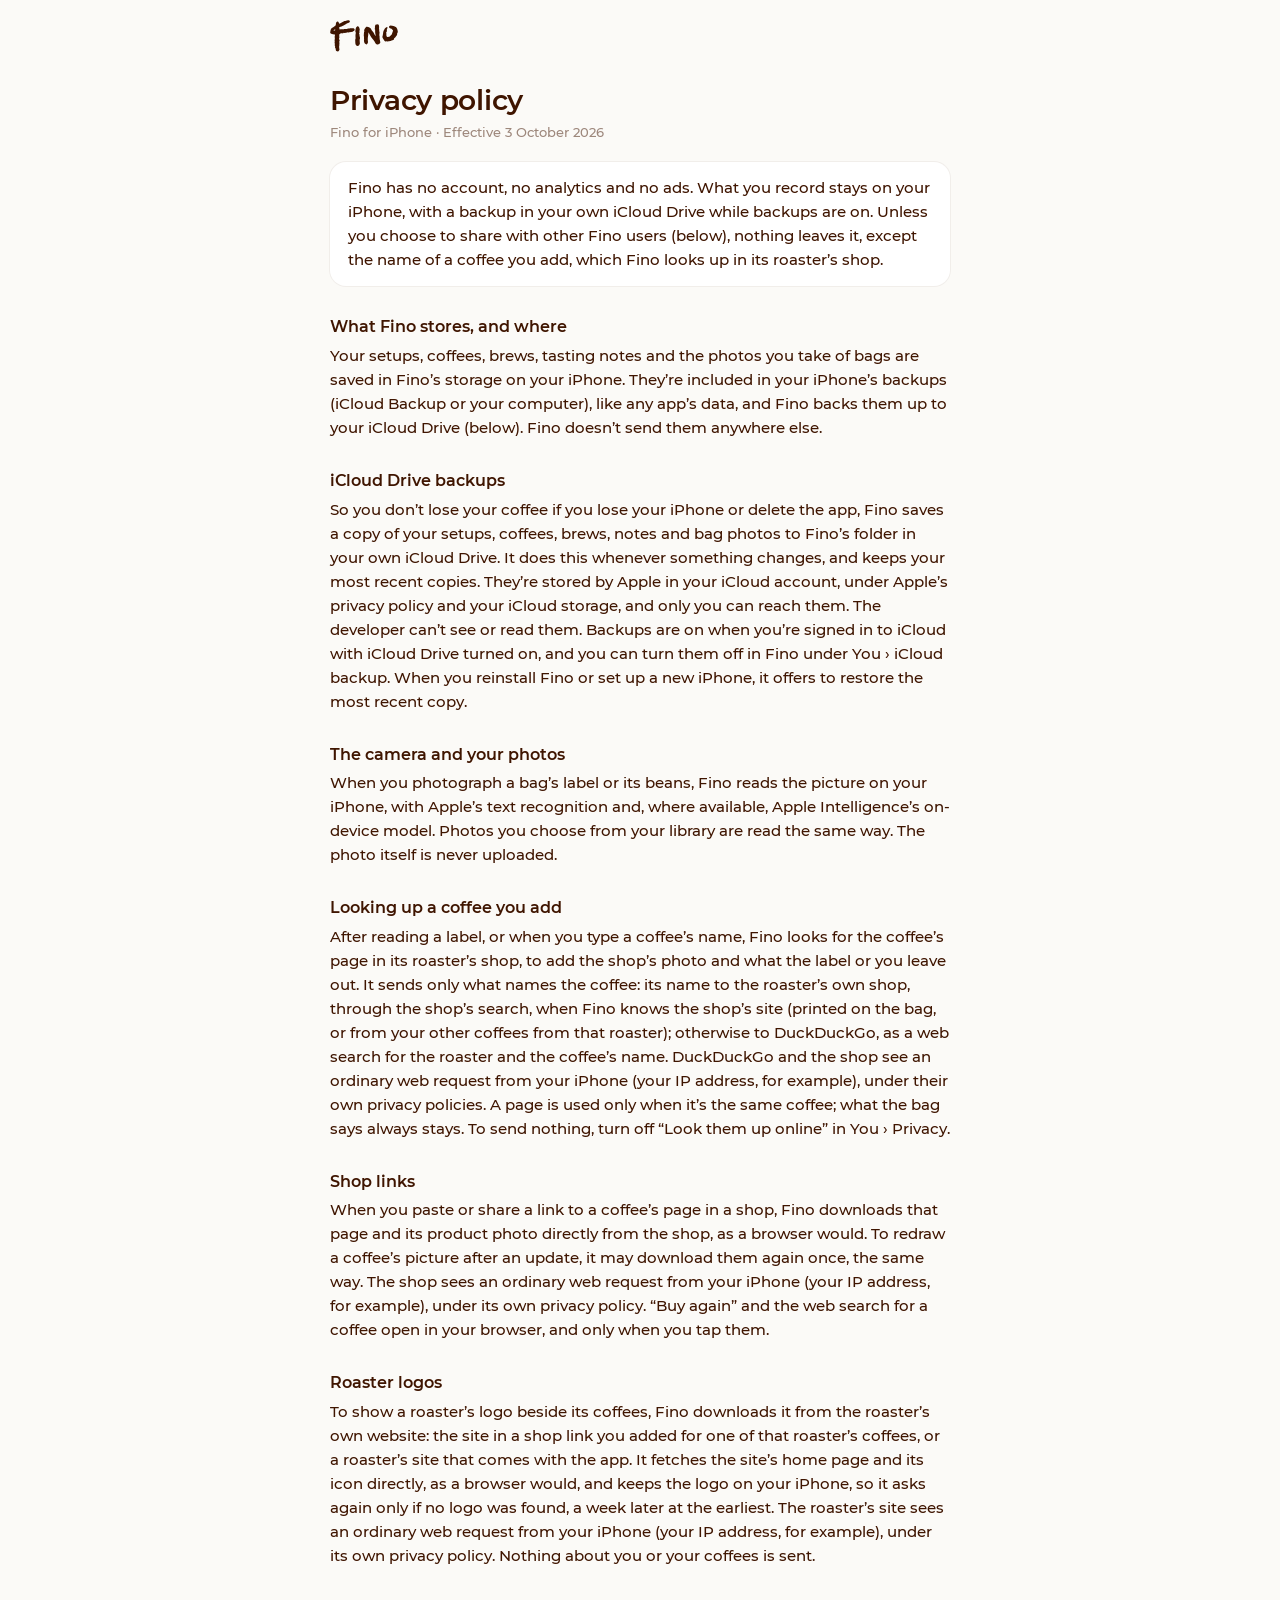
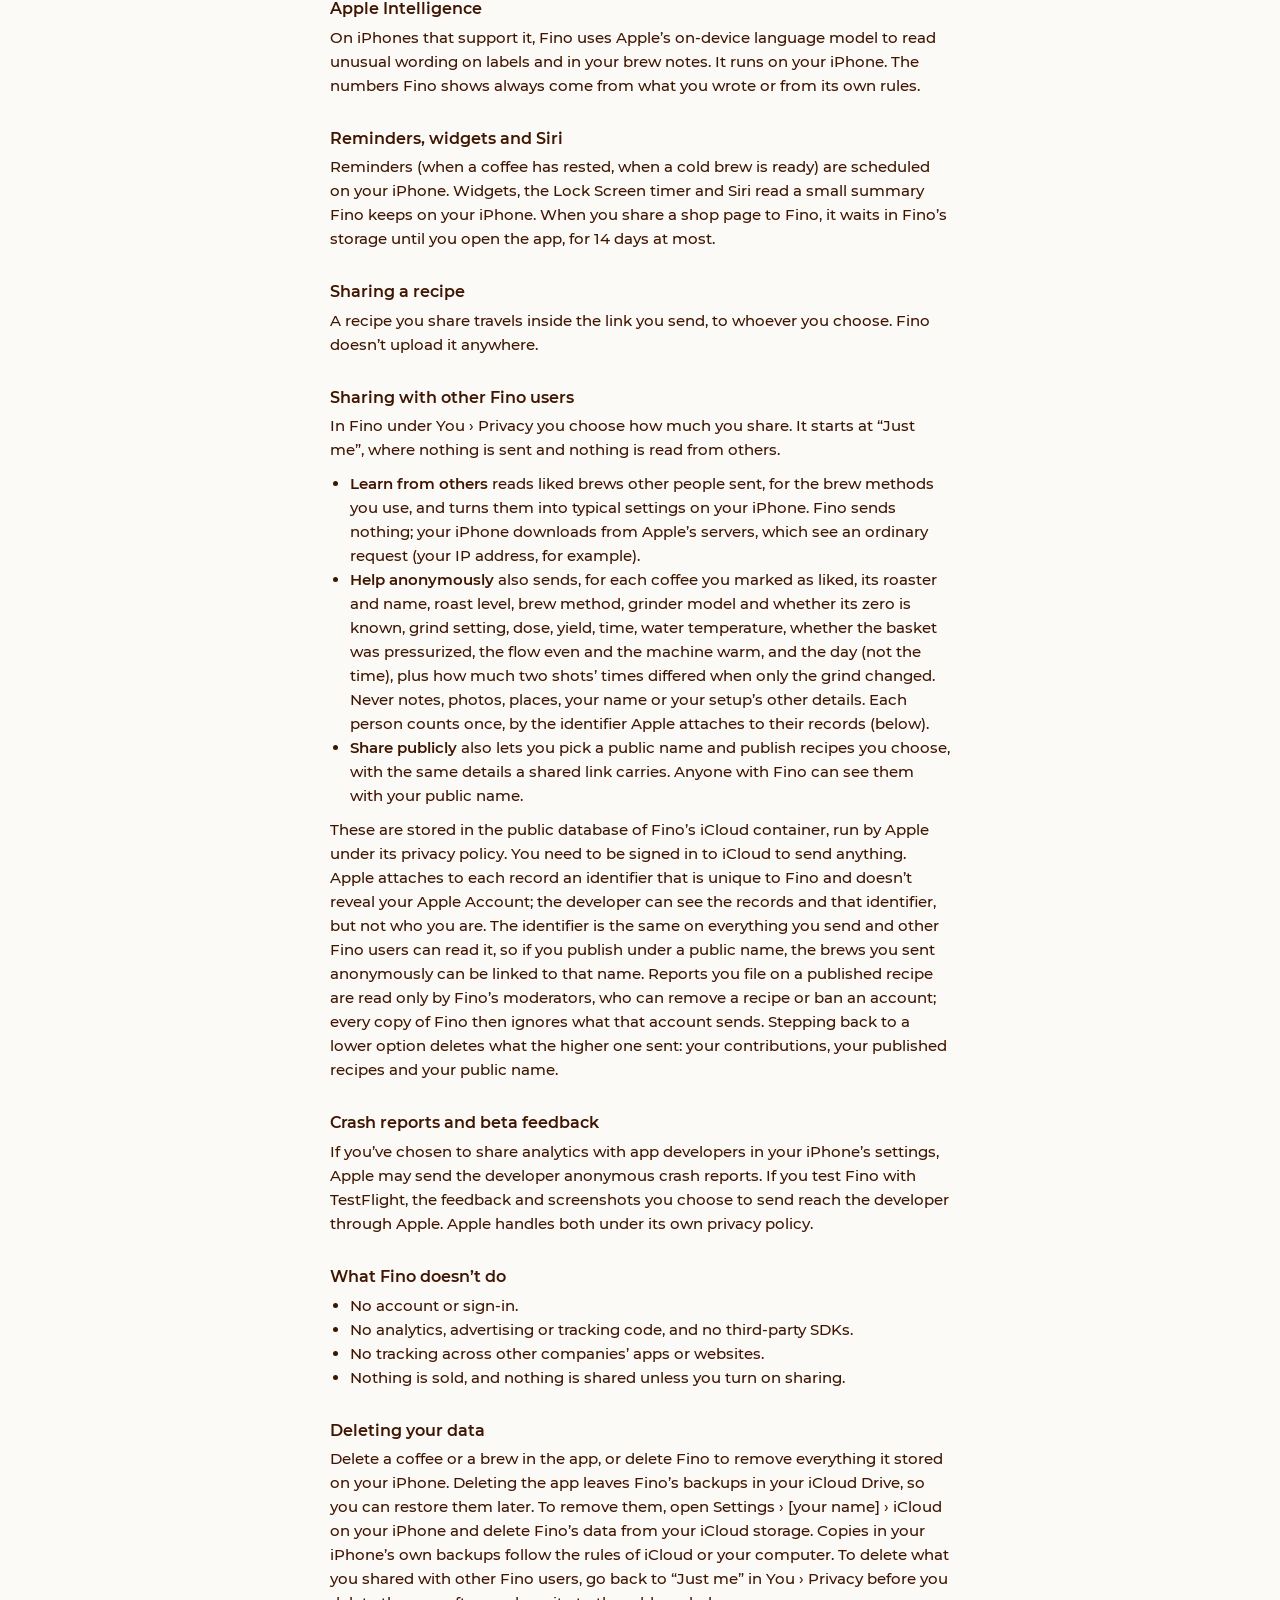
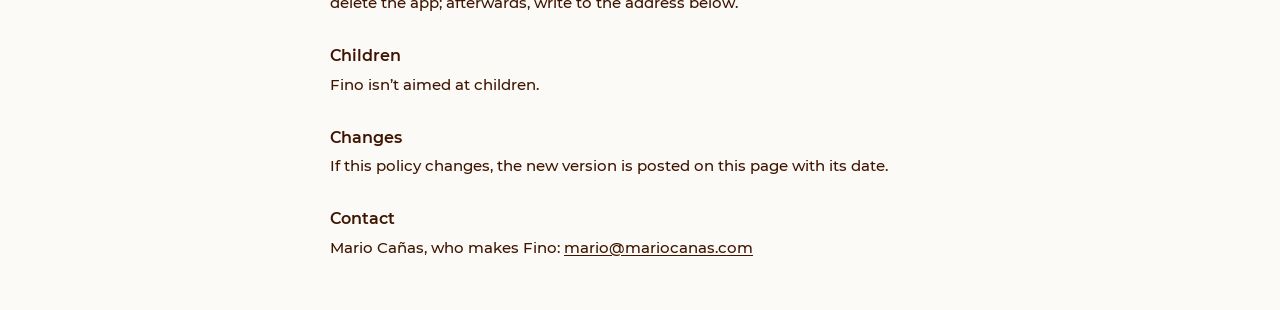
==== commit bc2ad608: "English only; photo lookup covers typed coffees too" ====
--- a/privacy/index.html
+++ b/privacy/index.html
@@ -12,7 +12,6 @@
 <main>
   <header class="brand">
     <svg class="logo" viewBox="4 21 230 108" aria-label="Fino" role="img"><path d="M30.7189 127.542C28.824 126.892 26.0918 126.741 24.171 124.931L22.6365 116.355L20.8676 113.751L21.4244 110.189C20.7472 108.989 20.0531 107.661 19.8664 106.265C19.8155 105.885 19.7137 105.124 19.7727 104.599L20.7699 102.399C20.2616 100.53 19.6184 99.5832 19.4487 98.3145C19.3299 97.4264 19.4309 96.2507 19.9885 94.6264L19.3938 88.249L20.416 85.2712L19.7276 77.2274C20.1244 75.3664 20.9357 73.7082 20.6982 71.932C20.6472 71.5514 20.6553 70.6464 20.4097 69.7752L19.7584 69.7332C15.9773 69.4641 11.494 68.7723 7.99178 67.6911L4.6156 64.6559C6.12438 51.7984 7.05529 52.9653 9.74303 47.9567C15.5023 45.6368 19.8151 43.1228 23.3659 38.7737C24.3033 35.1615 22.9392 29.791 28.2921 26.3631L28.7995 26.2952C33.1131 25.7182 34.4351 31.7401 35.3749 33.939L35.341 33.6852C40.1362 31.8816 46.8256 28.7915 52.7449 24.7713C56.3562 23.7717 61.0924 22.4925 62.488 22.3059C66.8016 21.7289 70.7354 23.1399 71.0748 25.6773C71.2445 26.946 70.3822 28.2236 65.6298 31.3129C63.5239 31.9819 61.2403 32.2874 59.456 33.43C58.3651 33.9633 57.2661 35.4017 56.0483 35.952C53.1561 37.5011 50.9233 38.1872 42.7204 42.5128C39.9551 44.045 37.5527 43.4623 35.7514 44.4781C35.126 45.5948 35.2027 47.1343 35.4403 48.9104C35.593 50.0523 36.1013 51.9214 36.3809 53.0463C40.128 53.0616 44.7204 51.6726 48.7471 52.8128L50.6412 51.5263C54.5912 51.1272 57.5351 51.8957 59.9456 51.5733C61.468 51.3696 62.2123 51.1409 63.9287 49.4908C66.2972 49.8197 68.378 49.9288 69.9005 49.7252C70.7885 49.6064 72.7425 49.7325 73.8334 49.1992C77.7494 48.5463 78.5616 48.825 82.9939 49.1362C83.84 49.6687 85.2016 49.2283 87.4958 53.8288C86.7192 57.6777 82.6003 58.7452 80.3934 60.59C77.1118 61.1581 73.7542 62.1238 69.9481 62.6328C67.1569 63.0061 64.4417 62.9819 61.7516 62.1794L59.6207 63.6267L50.9935 64.7806L49.1155 64.257L48.1013 66.3297C45.3861 66.3054 43.7619 65.7479 42.1126 65.9685C40.0826 66.24 38.2054 67.6533 35.5161 68.7878C34.7395 72.6368 35.4854 76.2821 35.8506 79.9783L34.5576 82.8631L35.0837 86.7961L36.8356 89.2737L34.9349 95.3392C35.5951 96.4132 35.8069 97.0306 35.9087 97.7918C36.1632 99.6949 35.5886 101.192 35.4965 103.4C35.5232 106.496 35.524 108.433 34.6455 111.52L35.9352 121.163C34.6673 123.269 33.6871 125.596 30.7189 127.542ZM14.7628 57.4874L19.4231 56.6058C20.2942 56.3601 20.9286 56.2753 21.1823 56.2413C21.3092 56.2244 21.6211 53.729 21.4514 52.4603C21.4175 52.2066 21.1298 51.9868 21.1298 51.9868C19.4805 52.2074 16.3184 55.6005 14.7628 57.4874ZM97.3522 108.557C95.9566 108.744 94.0956 108.347 92.818 107.485C90.7873 105.819 89.8047 102.335 89.4903 99.0193L89.1744 91.8297L88.995 87.5921L90.3721 83.4045L90.2525 80.5795C90.0481 77.12 89.6828 73.4238 90.1467 70.1333L90.5265 68.1454C90.8134 66.4282 91.0582 65.3623 90.9815 63.8229C90.8627 62.9348 90.3884 61.3194 89.5164 59.6281C90.1322 55.5424 89.9674 45.6207 96.3691 42.3108C101.173 41.5391 102.647 46.7658 103.596 49.9966C103.994 52.0095 104.036 51.3582 104.308 53.3881L104.46 54.53L103.37 57.0003L103.559 64.2068C102.536 65.2476 102.055 66.4743 102.174 67.3624C102.216 68.6481 103.003 69.7051 104.095 71.1087L103.302 74.8308L104.8 77.3423L104.902 78.1036C105.037 79.1185 105.139 79.8797 105.148 80.9117C105.386 82.6879 105.471 85.2592 103.967 87.5267L104.86 100.967L102.189 106.102C100.93 107.304 99.0015 108.337 97.3522 108.557ZM163.991 103.777C162.781 103.422 159.515 102.18 158.711 100.996C158.39 100.522 157.89 99.6853 157.476 99.4824C155.359 95.2456 154.352 92.5393 151.288 88.9457C149.012 86.4091 146.736 83.8725 145.001 81.5217L141.767 76.6595L140.193 74.5455L136.562 67.6702C135.851 66.2157 135.064 65.1587 134.53 64.0678L133.515 62.2665C133.599 62.9009 133.651 65.2185 133.423 66.4112C133.161 67.3502 133.043 68.3991 133.12 69.9385C133.095 70.7167 133.121 71.8755 132.969 72.6707C132.817 73.4658 130.597 84.8688 132.369 95.2212C131.601 98.1651 131.069 100.948 128.169 103.402C124.802 103.336 123.135 101.493 121.697 100.394C120.554 98.6095 119.471 96.3007 119.072 94.2878C118.369 91.9282 118.267 89.23 119.12 86.9204C118.705 84.7806 118.789 83.478 118.805 81.6679C118.779 80.5091 118.812 78.8258 118.693 77.9377C118.684 76.9058 118.549 75.8908 118.286 74.8928C118.082 73.3704 117.506 70.9938 118.74 68.6334C117.657 66.3246 118.772 63.0761 119.481 60.6567C119.794 60.0983 119.904 59.9545 119.887 59.8276L119.208 54.7528C120.746 50.8021 123.384 47.3499 126.546 43.9568C134.192 43.1924 139.395 46.3706 142.696 51.7404C143.738 54.7004 145.422 56.6706 147.394 58.8605C148.934 60.7207 150.728 62.547 151.811 64.8557L153.039 67.2744C154.368 70.4542 155.934 73.4732 157.965 75.1387C158.176 73.8191 158.336 72.1189 157.735 70.5205C157.311 69.2857 157.243 68.7782 156.972 66.7483C156.446 62.8153 156.446 62.8153 156.36 60.244C156.402 59.5927 156.461 59.0682 156.376 58.4339C156.257 57.5458 156.249 56.5139 156.434 55.9724C156.535 54.7967 156.485 54.4161 156.256 53.6718L156.095 53.435L155.003 52.0314C154.927 50.492 155.188 49.553 155.45 48.614C155.754 47.0236 156.109 45.8139 155.584 43.818L155.55 43.5642L155.685 42.6422L156.977 37.8203C157.822 36.4159 160.774 36.2793 161.679 36.2874C162.204 36.3464 162.457 36.3125 162.584 36.2955C162.821 36.1347 163.328 36.0668 163.455 36.0498C163.946 35.8551 164.69 35.6264 165.866 35.7274L168.886 38.0353C169.149 39.0333 169.124 39.8115 169.277 40.9534C169.666 41.9344 170.056 42.9154 169.608 44.3958C169.972 46.155 169.837 47.0771 169.644 48.5236C169.694 48.9042 169.72 50.063 169.188 50.909C169.789 52.5074 170.5 53.962 170.297 54.3765C169.824 56.6352 169.918 58.3014 170.553 60.1536C170.748 60.6441 170.96 61.2615 171.011 61.6421L171.222 62.2595C171.231 63.2914 171.206 64.0696 171.088 65.1185L170.397 71.5388C170.338 72.0632 170.406 72.5707 170.669 73.5687C171.236 74.9133 171.778 77.0362 171.272 79.0411C171.67 81.054 171.527 82.8811 171.587 84.2937C171.985 86.3066 172.096 88.0998 172.994 90.9499C172.994 90.9499 173.358 92.7091 173.401 93.9948L173.655 95.8978C174.697 98.8579 171.568 100.568 169.149 101.795C168.168 102.185 167.221 102.828 166.13 103.361C165.894 103.522 165.006 103.641 164.752 103.675L163.991 103.777ZM197.404 93.8837L193.792 92.9463L193.394 92.8703L193.158 93.0311C192.667 93.2259 192.286 93.2768 192.033 93.3107C191.018 93.4465 189.488 96.4922 181.268 80.416L180.684 78.9444L180.895 77.6248C181.925 73.742 182.415 71.6102 182.938 67.7952C183.528 62.5507 184.084 57.0525 187.415 52.991C188.514 51.5526 192.461 45.3425 196.014 44.8674L196.902 44.7486L197.909 45.5179C198.256 47.1502 197.124 50.2719 196.363 52.3107C196.051 52.8691 195.662 53.825 195.662 53.825L196.197 58.7899L193.407 63.0373C193.89 63.7476 193.958 64.255 194.076 65.1431C194.246 66.4118 194.272 67.5706 194.205 69.0002L194.248 70.2858C194.24 71.1909 194.249 72.2228 194.367 73.1109C194.639 75.1408 195.257 76.8661 196.856 78.2019L204.468 77.1837L212.298 70.0669L217.038 56.2608L211.622 50.5281C207.663 49.8954 204.947 47.9341 202.552 44.5094C202.966 42.7753 204.86 41.4888 206.061 40.8116L208.496 39.711C215.441 40.461 220.88 41.5414 227.471 45.4381C228.114 46.3852 228.774 47.4591 229.308 48.55L229.79 49.2604C230.645 50.8248 231.373 52.4063 231.594 54.0556C231.696 54.8168 231.729 55.0705 231.468 56.0095L233.203 58.3603C232.628 59.8577 232.231 61.7187 232.249 63.7826L229.857 68.1058L230.848 70.6852C230.298 71.4044 230.078 71.6921 229.876 72.1067L228.193 74.0105C225.936 77.4118 223.806 80.796 220.069 83.7496L219.765 85.3399C219.681 86.6425 219.943 87.6405 217.888 88.6902L211.849 89.8853L208.645 91.9928L197.404 93.8837Z"/></svg>
-    <a class="lang" href="#es" hreflang="es">Español</a>
   </header>
   <section id="en">
     <h1>Privacy policy</h1>
@@ -77,70 +76,6 @@
     <h2>Contact</h2>
     <p>Mario Cañas, who makes Fino: <a href="mailto:mario@mariocanas.com">mario@mariocanas.com</a></p>
   </section>
-
-  <section id="es" lang="es">
-    <h1>Política de privacidad</h1>
-    <p class="meta">Fino para iPhone · En vigor desde el 3 de octubre de 2026</p>
-    <p class="summary">Fino no tiene cuentas, ni analítica, ni anuncios. Lo que registras se queda en tu iPhone, con una copia en tu propio iCloud Drive mientras las copias estén activadas. Salvo que elijas compartir con otras personas que usan Fino (más abajo), no sale de ahí, excepto el nombre de un café que añades, que Fino busca en la tienda de su tostador.</p>
-
-    <h2>Qué guarda Fino y dónde</h2>
-    <p>Tus configuraciones, cafés, preparaciones, notas de cata y las fotos que haces de las bolsas se guardan en el almacenamiento de Fino en tu iPhone. Se incluyen en las copias de seguridad de tu iPhone (en iCloud o en tu ordenador), como los datos de cualquier app, y Fino hace una copia en tu iCloud Drive (más abajo). Fino no los envía a ningún otro sitio.</p>
-    <h2>Copias en iCloud Drive</h2>
-    <p>Para que no pierdas tu café si pierdes el iPhone o borras la app, Fino guarda una copia de tus configuraciones, cafés, preparaciones, notas y fotos de bolsas en la carpeta de Fino de tu propio iCloud Drive. Lo hace cada vez que algo cambia y conserva tus copias más recientes. Apple las guarda en tu cuenta de iCloud, según su política de privacidad y dentro de tu almacenamiento de iCloud, y solo tú puedes acceder a ellas. El desarrollador no puede verlas ni leerlas. Las copias están activadas cuando has iniciado sesión en iCloud con iCloud Drive activado, y puedes desactivarlas en Fino, en Tú › Copia en iCloud. Cuando reinstalas Fino o configuras un iPhone nuevo, te ofrece restaurar la copia más reciente.</p>
-
-    <h2>La cámara y tus fotos</h2>
-    <p>Cuando fotografías la etiqueta de una bolsa o sus granos, Fino lee la imagen en tu iPhone, con el reconocimiento de texto de Apple y, si está disponible, el modelo en el dispositivo de Apple Intelligence. Las fotos que eliges de tu fototeca se leen igual. La foto en sí nunca se sube.</p>
-
-    <h2>Buscar un café que añades</h2>
-    <p>Después de leer una etiqueta, o cuando escribes el nombre de un café, Fino busca la página del café en la tienda de su tostador, para añadir la foto de la tienda y lo que falta en la etiqueta o en lo que escribes. Solo envía lo que identifica al café: su nombre a la tienda del propio tostador, mediante su buscador, cuando Fino conoce su web (impresa en la bolsa, o de otros cafés tuyos de ese tostador); si no, a DuckDuckGo, como una búsqueda web del tostador y el nombre del café. DuckDuckGo y la tienda ven una petición web normal desde tu iPhone (tu dirección IP, por ejemplo), según sus propias políticas de privacidad. Una página solo se usa cuando es el mismo café; lo que dice la bolsa siempre se mantiene. Para no enviar nada, desactiva «Buscarlos en internet» en Tú › Privacidad.</p>
-
-    <h2>Enlaces de tienda</h2>
-    <p>Cuando pegas o compartes el enlace a la página de un café en una tienda, Fino descarga esa página y la foto del producto directamente de la tienda, igual que un navegador. Para rehacer la imagen de un café tras una actualización, puede volver a descargarlas una vez, de la misma manera. La tienda ve una petición web normal desde tu iPhone (tu dirección IP, por ejemplo), según su propia política de privacidad. «Volver a comprar» y la búsqueda web de un café se abren en tu navegador, y solo cuando los tocas.</p>
-
-    <h2>Logos de los tostadores</h2>
-    <p>Para mostrar el logo de un tostador junto a sus cafés, Fino lo descarga de la web del propio tostador: la del enlace de tienda que añadiste para uno de sus cafés, o la web de un tostador que ya conoce la app. Descarga la página de inicio y su icono directamente, igual que un navegador, y guarda el logo en tu iPhone, así que solo vuelve a preguntar si no encontró ninguno, y como pronto una semana después. La web del tostador ve una petición web normal desde tu iPhone (tu dirección IP, por ejemplo), según su propia política de privacidad. No se envía nada sobre ti ni sobre tus cafés.</p>
-
-    <h2>Apple Intelligence</h2>
-    <p>En los iPhone compatibles, Fino usa el modelo de lenguaje de Apple en el dispositivo para leer textos poco habituales en las etiquetas y en tus notas. Funciona en tu iPhone. Los números que muestra Fino siempre salen de lo que escribiste o de sus propias reglas.</p>
-
-    <h2>Recordatorios, widgets y Siri</h2>
-    <p>Los recordatorios (cuando un café ha reposado, cuando un cold brew está listo) se programan en tu iPhone. Los widgets, el temporizador de la pantalla bloqueada y Siri leen un pequeño resumen que Fino guarda en tu iPhone. Cuando compartes la página de una tienda con Fino, espera en el almacenamiento de Fino hasta que abres la app, 14 días como mucho.</p>
-
-    <h2>Compartir una receta</h2>
-    <p>Una receta que compartes viaja dentro del enlace que envías, a quien tú elijas. Fino no la sube a ningún sitio.</p>
-
-    <h2>Compartir con otras personas que usan Fino</h2>
-    <p>En Fino, en Tú › Privacidad, eliges cuánto compartes. Empieza en «Solo yo»: no se envía nada y no se lee nada de otros.</p>
-    <ul>
-      <li><strong>Aprender de los demás</strong> lee las preparaciones que gustaron y que otras personas enviaron, para los métodos que usas, y las convierte en ajustes típicos en tu iPhone. Fino no envía nada; tu iPhone descarga de los servidores de Apple, que ven una petición normal (tu dirección IP, por ejemplo).</li>
-      <li><strong>Ayudar de forma anónima</strong> además envía, por cada café que marcaste como que te gustó, su tostador y nombre, el tueste, el método, el modelo de molino y si se conoce su cero, el punto de molienda, la dosis, la bebida, el tiempo, la temperatura del agua, si el filtro era presurizado, el flujo parejo y la máquina caliente, y el día (no la hora), y también cuánto cambió el tiempo entre dos extracciones en las que solo cambió la molienda. Nunca notas, fotos, lugares, tu nombre ni otros detalles de tu equipo. Cada persona cuenta una vez, por el identificador que Apple añade a sus registros (más abajo).</li>
-      <li><strong>Compartir públicamente</strong> además te deja elegir un nombre público y publicar las recetas que elijas, con los mismos datos que lleva un enlace compartido. Cualquiera con Fino puede verlas con tu nombre público.</li>
-    </ul>
-    <p>Se guardan en la base de datos pública del contenedor de iCloud de Fino, gestionada por Apple según su política de privacidad. Para enviar algo necesitas haber iniciado sesión en iCloud. Apple añade a cada registro un identificador propio de Fino que no revela tu cuenta de Apple; el desarrollador puede ver los registros y ese identificador, pero no quién eres. El identificador es el mismo en todo lo que envías y otras personas que usan Fino pueden leerlo, así que si publicas con un nombre público, las preparaciones que enviaste de forma anónima pueden vincularse a ese nombre. Las denuncias que hagas sobre una receta publicada solo las leen los moderadores de Fino, que pueden retirar una receta o bloquear una cuenta; a partir de ahí, todas las copias de Fino ignoran lo que envía esa cuenta. Volver a una opción menor borra lo que envió la mayor: tus aportaciones, tus recetas publicadas y tu nombre público.</p>
-
-    <h2>Informes de fallos y comentarios de la beta</h2>
-    <p>Si en los ajustes de tu iPhone has elegido compartir análisis con los desarrolladores, Apple puede enviar al desarrollador informes de fallos anónimos. Si pruebas Fino con TestFlight, los comentarios y capturas que decidas enviar llegan al desarrollador a través de Apple. Apple gestiona ambos según su propia política de privacidad.</p>
-
-    <h2>Lo que Fino no hace</h2>
-    <ul>
-      <li>Sin cuenta ni inicio de sesión.</li>
-      <li>Sin código de analítica, publicidad ni rastreo, y sin SDK de terceros.</li>
-      <li>Sin rastreo en apps o webs de otras empresas.</li>
-      <li>No se vende nada, y no se comparte nada salvo que actives compartir.</li>
-    </ul>
-
-    <h2>Borrar tus datos</h2>
-    <p>Borra un café o una preparación en la app, o elimina Fino para quitar todo lo que guardó en tu iPhone. Al eliminar la app, las copias de Fino siguen en tu iCloud Drive para que puedas restaurarlas más adelante. Para quitarlas, abre en tu iPhone Ajustes › [tu nombre] › iCloud y borra los datos de Fino de tu almacenamiento de iCloud. Lo que hay en las copias de seguridad del propio iPhone sigue las reglas de iCloud o de tu ordenador. Para borrar lo que compartiste con otras personas, vuelve a «Solo yo» en Tú › Privacidad antes de eliminar la app; después, escribe a la dirección de abajo.</p>
-
-    <h2>Menores</h2>
-    <p>Fino no está dirigida a menores.</p>
-
-    <h2>Cambios</h2>
-    <p>Si esta política cambia, la nueva versión se publicará en esta página con su fecha.</p>
-
-    <h2>Contacto</h2>
-    <p>Mario Cañas, que hace Fino: <a href="mailto:mario@mariocanas.com">mario@mariocanas.com</a></p>
-  </section>
 </main>
 </body>
 </html>
--- a/page.css
+++ b/page.css
@@ -26,7 +26,6 @@
 
 .brand { display:flex; align-items:center; gap:8px; margin-bottom:32px; }
 .logo { height:32px; width:auto; flex:none; fill: var(--ink); }
-.lang { margin-left:auto; font-size:13px; font-weight:600; color:var(--muted); text-decoration:none; }
 
 h1 { font-size:28px; font-weight:600; line-height:1.2; letter-spacing:-.01em; margin:0 0 4px; text-wrap: balance; }
 h2 { font-size:16px; font-weight:600; margin:28px 0 4px; }
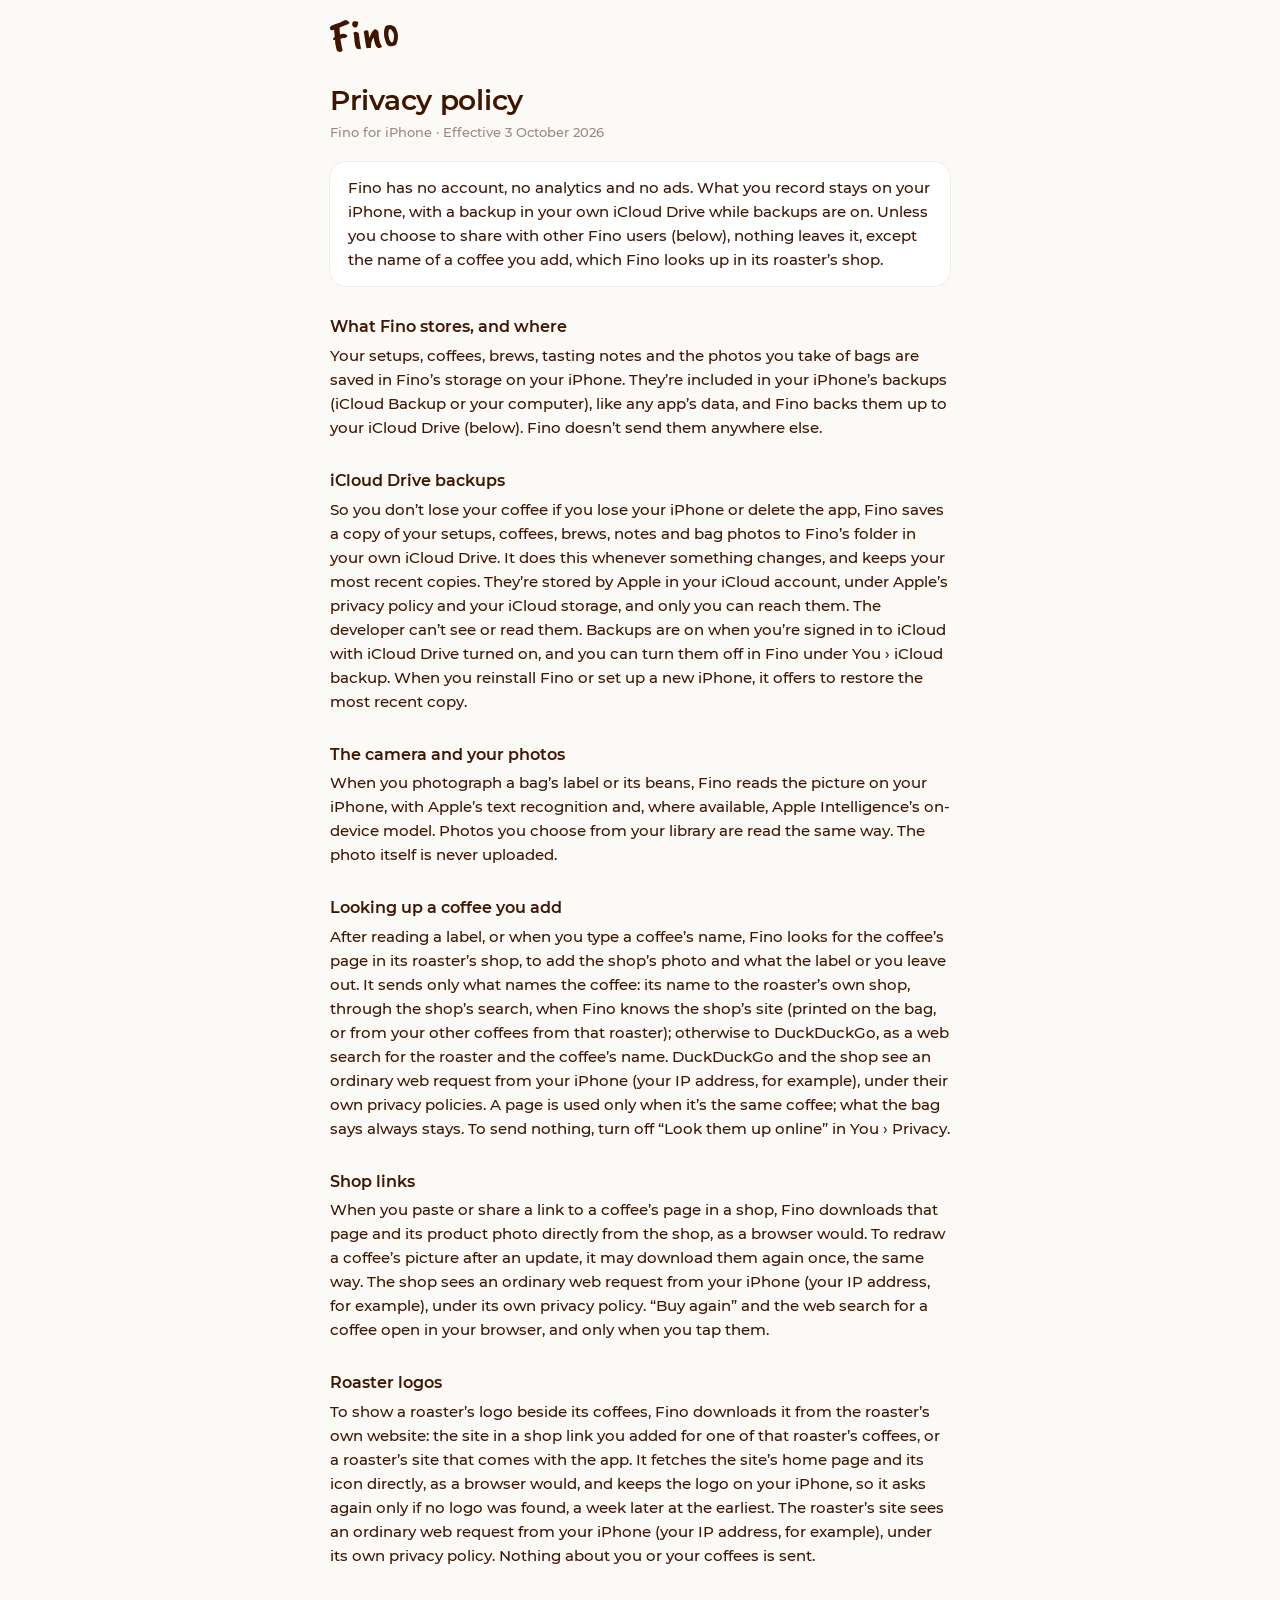
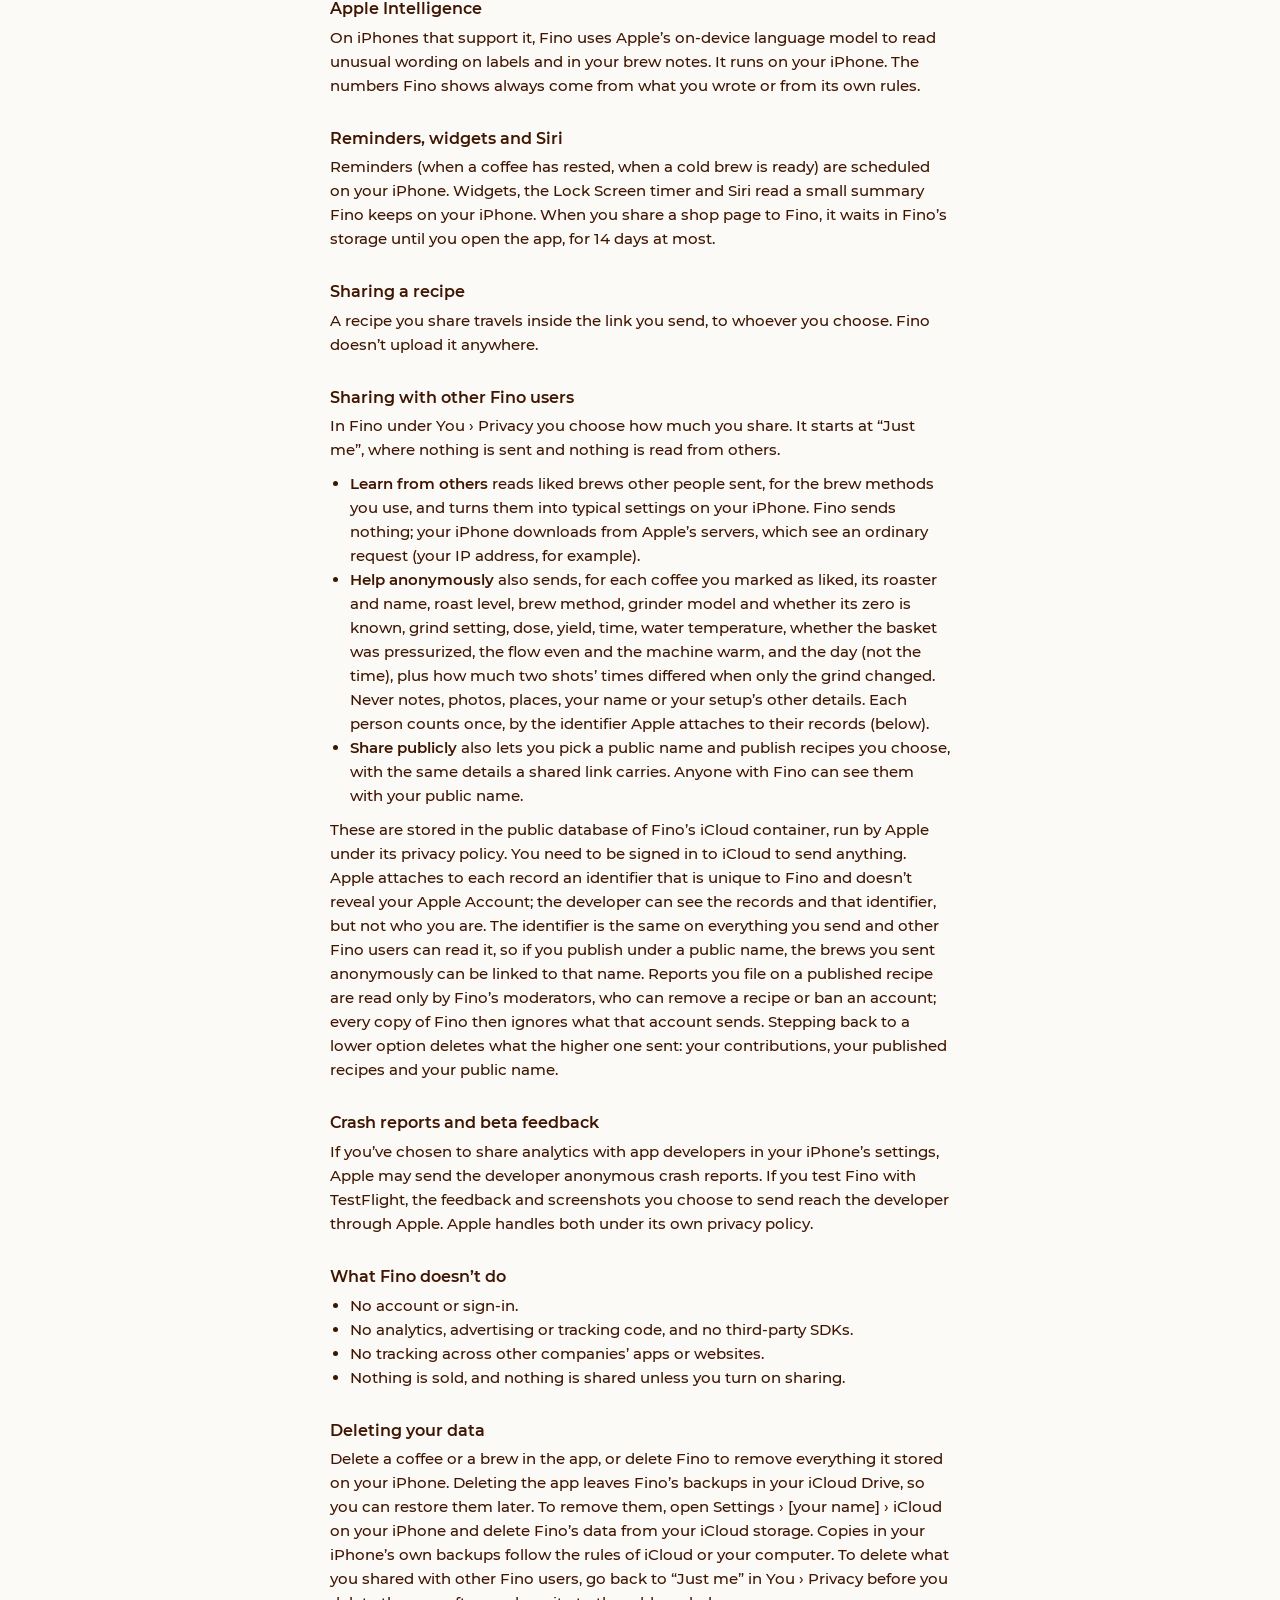
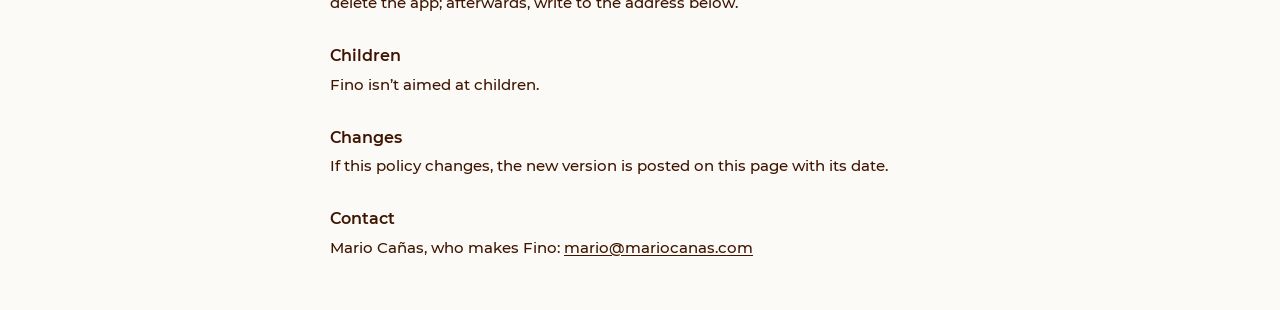
==== commit 3c49e36a: "New Fino logo in Caveat Brush" ====
--- a/privacy/index.html
+++ b/privacy/index.html
@@ -11,7 +11,7 @@
 <body>
 <main>
   <header class="brand">
-    <svg class="logo" viewBox="4 21 230 108" aria-label="Fino" role="img"><path d="M30.7189 127.542C28.824 126.892 26.0918 126.741 24.171 124.931L22.6365 116.355L20.8676 113.751L21.4244 110.189C20.7472 108.989 20.0531 107.661 19.8664 106.265C19.8155 105.885 19.7137 105.124 19.7727 104.599L20.7699 102.399C20.2616 100.53 19.6184 99.5832 19.4487 98.3145C19.3299 97.4264 19.4309 96.2507 19.9885 94.6264L19.3938 88.249L20.416 85.2712L19.7276 77.2274C20.1244 75.3664 20.9357 73.7082 20.6982 71.932C20.6472 71.5514 20.6553 70.6464 20.4097 69.7752L19.7584 69.7332C15.9773 69.4641 11.494 68.7723 7.99178 67.6911L4.6156 64.6559C6.12438 51.7984 7.05529 52.9653 9.74303 47.9567C15.5023 45.6368 19.8151 43.1228 23.3659 38.7737C24.3033 35.1615 22.9392 29.791 28.2921 26.3631L28.7995 26.2952C33.1131 25.7182 34.4351 31.7401 35.3749 33.939L35.341 33.6852C40.1362 31.8816 46.8256 28.7915 52.7449 24.7713C56.3562 23.7717 61.0924 22.4925 62.488 22.3059C66.8016 21.7289 70.7354 23.1399 71.0748 25.6773C71.2445 26.946 70.3822 28.2236 65.6298 31.3129C63.5239 31.9819 61.2403 32.2874 59.456 33.43C58.3651 33.9633 57.2661 35.4017 56.0483 35.952C53.1561 37.5011 50.9233 38.1872 42.7204 42.5128C39.9551 44.045 37.5527 43.4623 35.7514 44.4781C35.126 45.5948 35.2027 47.1343 35.4403 48.9104C35.593 50.0523 36.1013 51.9214 36.3809 53.0463C40.128 53.0616 44.7204 51.6726 48.7471 52.8128L50.6412 51.5263C54.5912 51.1272 57.5351 51.8957 59.9456 51.5733C61.468 51.3696 62.2123 51.1409 63.9287 49.4908C66.2972 49.8197 68.378 49.9288 69.9005 49.7252C70.7885 49.6064 72.7425 49.7325 73.8334 49.1992C77.7494 48.5463 78.5616 48.825 82.9939 49.1362C83.84 49.6687 85.2016 49.2283 87.4958 53.8288C86.7192 57.6777 82.6003 58.7452 80.3934 60.59C77.1118 61.1581 73.7542 62.1238 69.9481 62.6328C67.1569 63.0061 64.4417 62.9819 61.7516 62.1794L59.6207 63.6267L50.9935 64.7806L49.1155 64.257L48.1013 66.3297C45.3861 66.3054 43.7619 65.7479 42.1126 65.9685C40.0826 66.24 38.2054 67.6533 35.5161 68.7878C34.7395 72.6368 35.4854 76.2821 35.8506 79.9783L34.5576 82.8631L35.0837 86.7961L36.8356 89.2737L34.9349 95.3392C35.5951 96.4132 35.8069 97.0306 35.9087 97.7918C36.1632 99.6949 35.5886 101.192 35.4965 103.4C35.5232 106.496 35.524 108.433 34.6455 111.52L35.9352 121.163C34.6673 123.269 33.6871 125.596 30.7189 127.542ZM14.7628 57.4874L19.4231 56.6058C20.2942 56.3601 20.9286 56.2753 21.1823 56.2413C21.3092 56.2244 21.6211 53.729 21.4514 52.4603C21.4175 52.2066 21.1298 51.9868 21.1298 51.9868C19.4805 52.2074 16.3184 55.6005 14.7628 57.4874ZM97.3522 108.557C95.9566 108.744 94.0956 108.347 92.818 107.485C90.7873 105.819 89.8047 102.335 89.4903 99.0193L89.1744 91.8297L88.995 87.5921L90.3721 83.4045L90.2525 80.5795C90.0481 77.12 89.6828 73.4238 90.1467 70.1333L90.5265 68.1454C90.8134 66.4282 91.0582 65.3623 90.9815 63.8229C90.8627 62.9348 90.3884 61.3194 89.5164 59.6281C90.1322 55.5424 89.9674 45.6207 96.3691 42.3108C101.173 41.5391 102.647 46.7658 103.596 49.9966C103.994 52.0095 104.036 51.3582 104.308 53.3881L104.46 54.53L103.37 57.0003L103.559 64.2068C102.536 65.2476 102.055 66.4743 102.174 67.3624C102.216 68.6481 103.003 69.7051 104.095 71.1087L103.302 74.8308L104.8 77.3423L104.902 78.1036C105.037 79.1185 105.139 79.8797 105.148 80.9117C105.386 82.6879 105.471 85.2592 103.967 87.5267L104.86 100.967L102.189 106.102C100.93 107.304 99.0015 108.337 97.3522 108.557ZM163.991 103.777C162.781 103.422 159.515 102.18 158.711 100.996C158.39 100.522 157.89 99.6853 157.476 99.4824C155.359 95.2456 154.352 92.5393 151.288 88.9457C149.012 86.4091 146.736 83.8725 145.001 81.5217L141.767 76.6595L140.193 74.5455L136.562 67.6702C135.851 66.2157 135.064 65.1587 134.53 64.0678L133.515 62.2665C133.599 62.9009 133.651 65.2185 133.423 66.4112C133.161 67.3502 133.043 68.3991 133.12 69.9385C133.095 70.7167 133.121 71.8755 132.969 72.6707C132.817 73.4658 130.597 84.8688 132.369 95.2212C131.601 98.1651 131.069 100.948 128.169 103.402C124.802 103.336 123.135 101.493 121.697 100.394C120.554 98.6095 119.471 96.3007 119.072 94.2878C118.369 91.9282 118.267 89.23 119.12 86.9204C118.705 84.7806 118.789 83.478 118.805 81.6679C118.779 80.5091 118.812 78.8258 118.693 77.9377C118.684 76.9058 118.549 75.8908 118.286 74.8928C118.082 73.3704 117.506 70.9938 118.74 68.6334C117.657 66.3246 118.772 63.0761 119.481 60.6567C119.794 60.0983 119.904 59.9545 119.887 59.8276L119.208 54.7528C120.746 50.8021 123.384 47.3499 126.546 43.9568C134.192 43.1924 139.395 46.3706 142.696 51.7404C143.738 54.7004 145.422 56.6706 147.394 58.8605C148.934 60.7207 150.728 62.547 151.811 64.8557L153.039 67.2744C154.368 70.4542 155.934 73.4732 157.965 75.1387C158.176 73.8191 158.336 72.1189 157.735 70.5205C157.311 69.2857 157.243 68.7782 156.972 66.7483C156.446 62.8153 156.446 62.8153 156.36 60.244C156.402 59.5927 156.461 59.0682 156.376 58.4339C156.257 57.5458 156.249 56.5139 156.434 55.9724C156.535 54.7967 156.485 54.4161 156.256 53.6718L156.095 53.435L155.003 52.0314C154.927 50.492 155.188 49.553 155.45 48.614C155.754 47.0236 156.109 45.8139 155.584 43.818L155.55 43.5642L155.685 42.6422L156.977 37.8203C157.822 36.4159 160.774 36.2793 161.679 36.2874C162.204 36.3464 162.457 36.3125 162.584 36.2955C162.821 36.1347 163.328 36.0668 163.455 36.0498C163.946 35.8551 164.69 35.6264 165.866 35.7274L168.886 38.0353C169.149 39.0333 169.124 39.8115 169.277 40.9534C169.666 41.9344 170.056 42.9154 169.608 44.3958C169.972 46.155 169.837 47.0771 169.644 48.5236C169.694 48.9042 169.72 50.063 169.188 50.909C169.789 52.5074 170.5 53.962 170.297 54.3765C169.824 56.6352 169.918 58.3014 170.553 60.1536C170.748 60.6441 170.96 61.2615 171.011 61.6421L171.222 62.2595C171.231 63.2914 171.206 64.0696 171.088 65.1185L170.397 71.5388C170.338 72.0632 170.406 72.5707 170.669 73.5687C171.236 74.9133 171.778 77.0362 171.272 79.0411C171.67 81.054 171.527 82.8811 171.587 84.2937C171.985 86.3066 172.096 88.0998 172.994 90.9499C172.994 90.9499 173.358 92.7091 173.401 93.9948L173.655 95.8978C174.697 98.8579 171.568 100.568 169.149 101.795C168.168 102.185 167.221 102.828 166.13 103.361C165.894 103.522 165.006 103.641 164.752 103.675L163.991 103.777ZM197.404 93.8837L193.792 92.9463L193.394 92.8703L193.158 93.0311C192.667 93.2259 192.286 93.2768 192.033 93.3107C191.018 93.4465 189.488 96.4922 181.268 80.416L180.684 78.9444L180.895 77.6248C181.925 73.742 182.415 71.6102 182.938 67.7952C183.528 62.5507 184.084 57.0525 187.415 52.991C188.514 51.5526 192.461 45.3425 196.014 44.8674L196.902 44.7486L197.909 45.5179C198.256 47.1502 197.124 50.2719 196.363 52.3107C196.051 52.8691 195.662 53.825 195.662 53.825L196.197 58.7899L193.407 63.0373C193.89 63.7476 193.958 64.255 194.076 65.1431C194.246 66.4118 194.272 67.5706 194.205 69.0002L194.248 70.2858C194.24 71.1909 194.249 72.2228 194.367 73.1109C194.639 75.1408 195.257 76.8661 196.856 78.2019L204.468 77.1837L212.298 70.0669L217.038 56.2608L211.622 50.5281C207.663 49.8954 204.947 47.9341 202.552 44.5094C202.966 42.7753 204.86 41.4888 206.061 40.8116L208.496 39.711C215.441 40.461 220.88 41.5414 227.471 45.4381C228.114 46.3852 228.774 47.4591 229.308 48.55L229.79 49.2604C230.645 50.8248 231.373 52.4063 231.594 54.0556C231.696 54.8168 231.729 55.0705 231.468 56.0095L233.203 58.3603C232.628 59.8577 232.231 61.7187 232.249 63.7826L229.857 68.1058L230.848 70.6852C230.298 71.4044 230.078 71.6921 229.876 72.1067L228.193 74.0105C225.936 77.4118 223.806 80.796 220.069 83.7496L219.765 85.3399C219.681 86.6425 219.943 87.6405 217.888 88.6902L211.849 89.8853L208.645 91.9928L197.404 93.8837Z"/></svg>
+    <svg class="logo" viewBox="0 0 100 47.10" aria-label="Fino" role="img"><path d="M14.08 13.27L14.67 21.21Q14.97 20.96 17.28 20.55Q19.58 20.15 20.32 20.18L22.92 20.98Q23.93 21.45 25.38 22.74Q26.40 24.35 23.81 25.64Q21.29 26.38 20.56 26.48L15.37 27.44L15.78 30.48Q17.26 38.57 17.44 39.89Q18.03 41.83 18.09 42.23L18.28 43.68Q18.45 44.94 18.16 45.31Q17.50 46.41 17.31 46.50Q14.74 47.93 11.38 45.95L10.14 44.70Q10.10 44.44 9.48 42.77Q9.51 42.57 8.65 40.66Q8.60 40.26 8.69 39.65Q8.77 39.03 8.68 38.30Q8.58 37.57 8.14 36.82Q8.03 35.96 7.81 35.32L7.72 34.66Q7.75 33.91 7.67 33.08Q7.60 32.25 7.65 31.40Q7.71 30.55 7.48 29.84L7.45 29.65Q6.46 29.31 6.04 29.43Q5.62 29.55 5.06 29.12Q4.49 28.69 4.37 28.24Q4.24 27.79 5.51 26.20Q5.60 25.92 6.97 25.06L6.79 23.74L6.63 19.99Q6.19 18.23 6.27 17.28Q6.34 16.33 6.13 15.75L6.33 14.24Q3.10 15.28 1.60 15.14Q0.27 14.72 0.03 13.40Q-0.05 13.35 0.10 11.44Q-0.22 10.54 1.38 8.91Q2.74 8.06 4.03 7.62Q6.43 6.42 8.38 5.89Q12.19 4.71 14.51 3.92L17.47 2.38Q18.45 1.65 18.89 1.66Q19.33 1.66 20.14 1.22Q20.23 0.87 21.58 0.42Q24.36 -0.49 24.97 0.57Q25.58 0.63 26.68 1.29Q26.89 1.33 28.55 3.66Q28.82 4.16 28.50 4.78Q28.17 5.40 27.32 5.58L25.63 6.48Q24.84 6.65 23.47 7.51Q20.86 8.60 20.53 8.64Q20.20 8.68 19.88 8.79Q18.91 9.13 17.83 9.61Q16.75 10.09 15.96 10.19Q14.16 10.84 14.03 11.39Q13.98 11.54 14.02 11.80L13.99 12.61ZM35.18 1.90Q39.61 1.31 41.64 2.85Q41.79 3.98 40.73 7.62Q40.61 8.78 40.10 9.52L39.36 10.50Q39.06 10.74 38.73 10.78Q36.42 11.70 34.90 10.35Q34.58 9.99 34.19 9.84Q33.80 9.69 33.47 8.73Q32.76 7.95 32.70 7.48Q32.01 3.40 34.98 1.93ZM36.74 17.58Q37.36 17.16 39.94 17.83Q40.24 18.06 40.80 18.25L41.97 18.97Q42.27 19.20 42.35 19.79L43.13 25.61Q43.31 26.94 43.32 28.01L43.37 28.41Q43.54 31.15 45.34 40.60Q45.79 42.43 44.78 42.96Q43.66 43.12 43.28 42.83Q43 42.73 42.80 42.76L42.34 42.82L41.96 43.01Q41.76 43.03 41.19 42.81Q40.62 42.58 40.41 42.27Q40.20 41.96 39.80 41.95Q39.03 41.78 38.87 41.06Q37.71 39.40 37.63 39.07Q37.55 38.75 37.30 38.38L36.20 32.67Q36.07 31.67 36.13 31.13L35.92 29.54Q35.88 28.80 35.69 26.84Q35.49 24.88 35.47 23.68Q35.11 21.97 35.03 21.38Q34.95 20.78 34.98 20.51Q34.15 19.88 34.78 18.52Q35.55 17.74 36.34 17.63ZM67.32 37.32L66.77 36.25L65.45 31.92Q64.96 30.71 64.82 29.71L64.70 26.77Q64.60 26.04 64.66 25.96Q63.86 26.07 62.53 28.20Q62.43 28.42 62.22 28.92Q60.04 33.72 60.34 40.01Q59.96 41.20 59.10 41.32Q57.26 41.16 57.07 41.19L56.61 41.31L55.75 41.43Q54.21 41.50 53.61 40.50Q53.30 40.21 53.11 38.82L52.99 37.89L52.30 34.28L51.58 28.86Q51.46 27.93 51.14 26.56Q50.80 25.06 50.43 21.77Q50.06 18.49 49.89 18.28Q49.73 18.06 49.68 17.67Q49.62 17.27 49.77 16.85Q49.92 16.42 51.44 15.75Q52.23 15.10 52.83 15.02Q53.78 15.10 55.31 15.50Q56.33 15.57 56.56 17.29Q57.07 20.11 57.14 21.38Q57.21 22.65 57.86 26.47Q61.50 16.42 65.08 13.99Q65.36 13.62 66.02 13.53Q66.68 13.44 67.63 13.99Q68.58 14.53 68.94 14.69Q69.30 14.84 69.79 15.25Q70.28 15.65 70.56 15.75Q71.53 16.97 71.72 21.92Q71.76 22.66 71.76 23.23Q71.77 23.80 72.02 25.65Q72.27 27.50 72.43 28.22Q72.94 30.51 72.99 30.91L73.66 33.38Q74.53 34.81 74.67 35.63Q74.81 36.46 76.18 38.09Q76.77 39.02 75.99 39.73Q74.76 40.57 74.65 40.48Q74.53 40.40 73.90 40.72Q73.27 41.04 71.53 41.14Q70.65 41.05 69.67 40.31L68.55 39.45Q67.91 38.73 67.59 37.83Q67.22 37.54 67.32 37.32ZM93.55 20.01L92.99 18.34Q92.97 18.14 92.83 17.89Q92.70 17.64 92.47 16.93Q91.88 16.60 91.66 16.43L91.26 15.94L90.98 15.37Q90.62 15.22 90.54 14.86Q90.46 14.50 90.20 14.30Q89.93 14.10 89.77 13.89Q89.61 13.67 89.47 13.62Q88.82 13.31 87.87 13.77Q86.92 14.23 86.80 14.86Q86.02 17.52 86.11 18.25Q85.61 21.55 86.19 22.82Q86.34 24.95 87.49 28.57L87.59 29.29Q88.29 30.01 89 31.26Q89.77 32.03 90.05 32.36Q90.33 32.70 90.41 32.75Q91.13 33.13 91.29 33.31Q91.79 32.97 91.97 32.81L91.90 32.35Q92.20 32.04 92.45 31.87Q92.38 31.88 92.85 31.35L93.13 30.97Q93.84 28.73 93.83 28.63Q93.82 28.53 93.71 28.21Q93.36 27.65 93.91 27.23Q93.91 27.23 94.40 24.81L94.34 24.42Q94.42 24 94.13 23.84L94.07 23.38Q94.17 23.09 94.13 22.83Q94.25 21.74 94.20 21.54Q94.14 21.35 94.16 21.04Q94.19 20.73 94.30 20.58Q94.47 20.29 93.55 20.01ZM82.49 8.77Q83.08 8.69 83.36 8.48Q83.63 8.28 84.43 7.90Q85.22 7.53 88.36 7.38Q90.13 7.48 92.43 8.58Q94.75 9.35 96.32 11.02Q98.83 15.67 99.51 19.28Q100.39 24.82 99.69 28.62Q98.59 33.01 98.16 33.80Q98.14 34.68 97.40 36.19Q97.07 36.24 96.88 36.33Q96.89 36.40 96.57 36.81Q96.26 37.22 95.60 37.31Q94.76 37.62 94.62 37.81Q94.48 38 93.95 38.07L92.31 38.42L90.53 38.66Q88.74 38.90 87.62 38.58L85.46 37.52L84.69 36.82Q84.49 36.84 84.44 36.68Q84.38 36.52 84.30 36.40Q83.64 36.02 83.56 35.42Q82.68 34.39 82.62 33.93Q82.56 33.47 82.34 33.29Q82.20 32.30 81.35 30.46L81.09 29.56L81 28.83Q80.80 27.84 80.16 26.58Q80.27 26.43 80.06 25.86Q79.86 24.34 79.85 23.80L79.54 22.96Q79.68 22.54 79.61 22.21Q79.53 21.89 79.64 21.20L79.58 20.74L79.53 18.39Q79.47 17.92 79.57 17.64L79.51 17.18Q79.64 17.16 79.62 16.49L79.88 15.92L79.87 15.38Q79.84 15.18 79.75 14.99L79.95 13.95Q79.93 13.82 80.31 13.10Q80.26 12.77 80.64 12.04Q80.59 11.71 80.86 11.21Q80.78 10.61 81.39 9.59Q81.96 8.84 82.49 8.77Z"/></svg>
   </header>
   <section id="en">
     <h1>Privacy policy</h1>
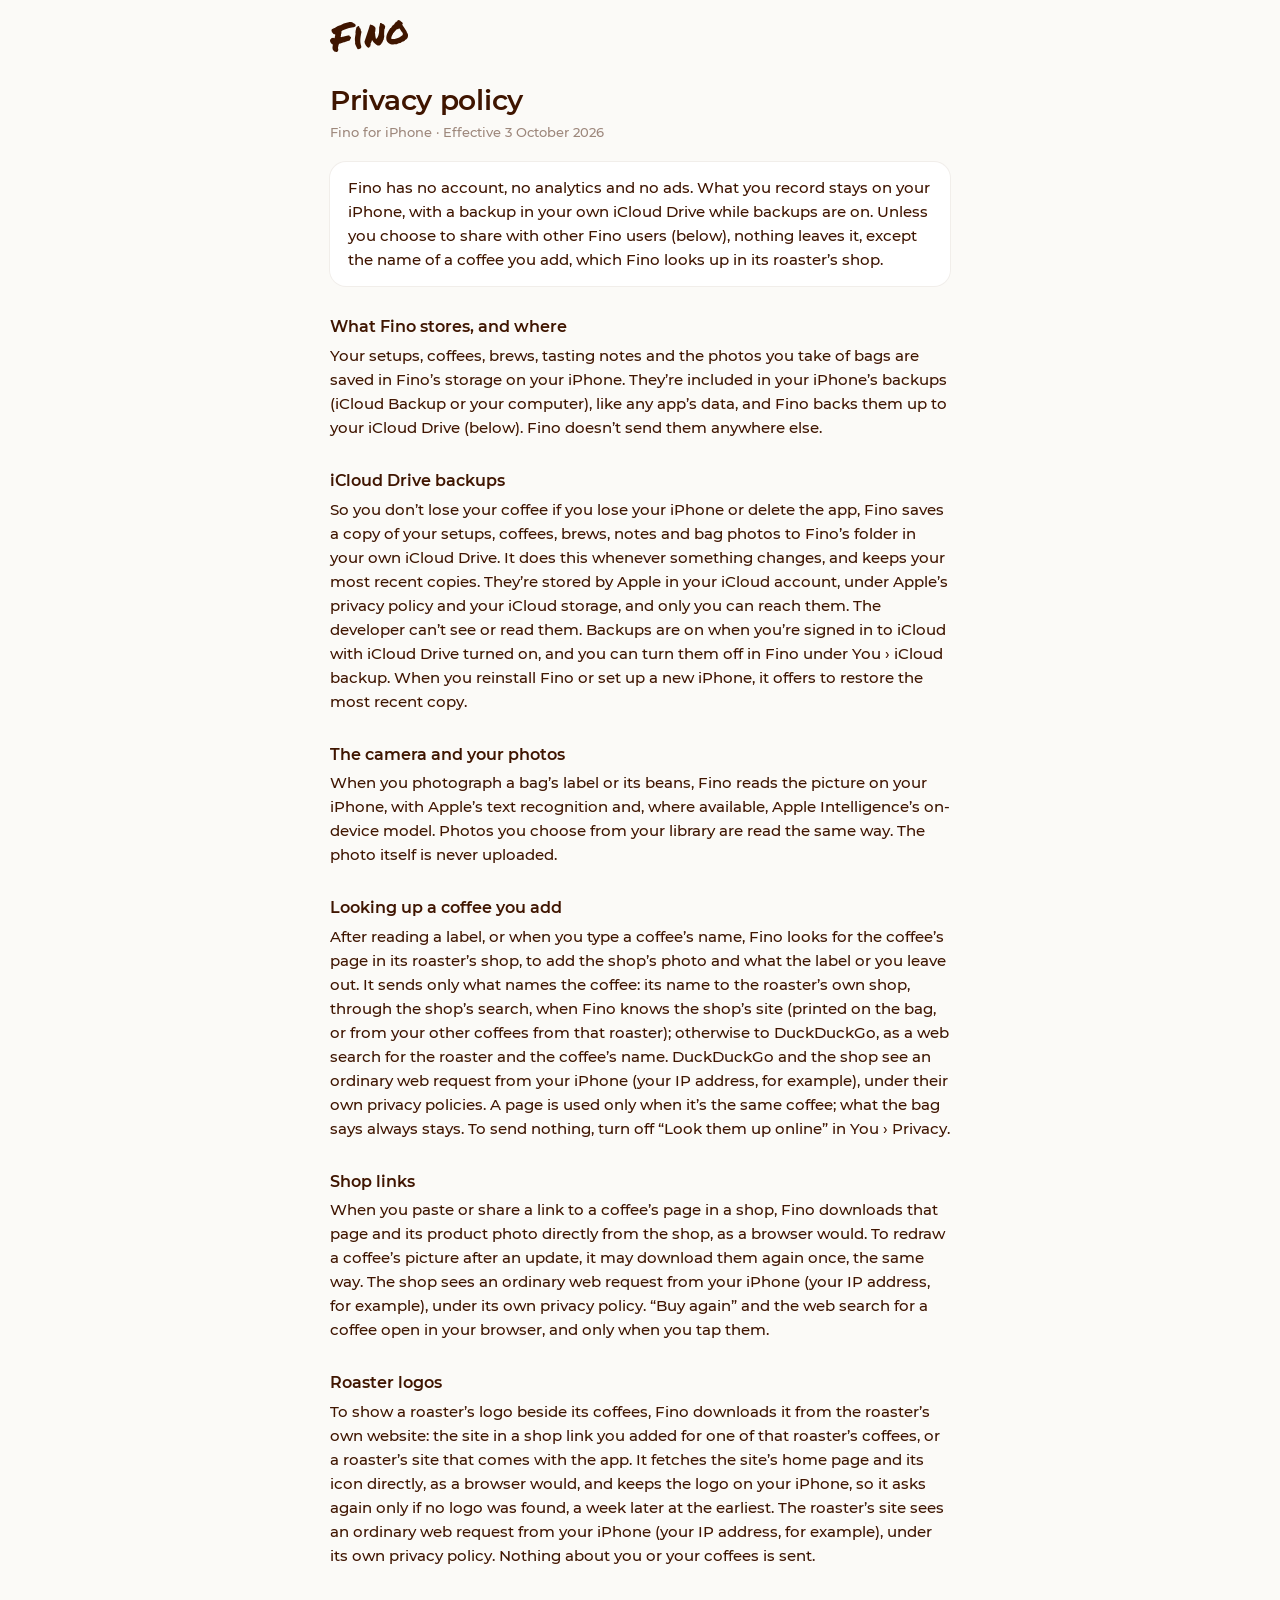
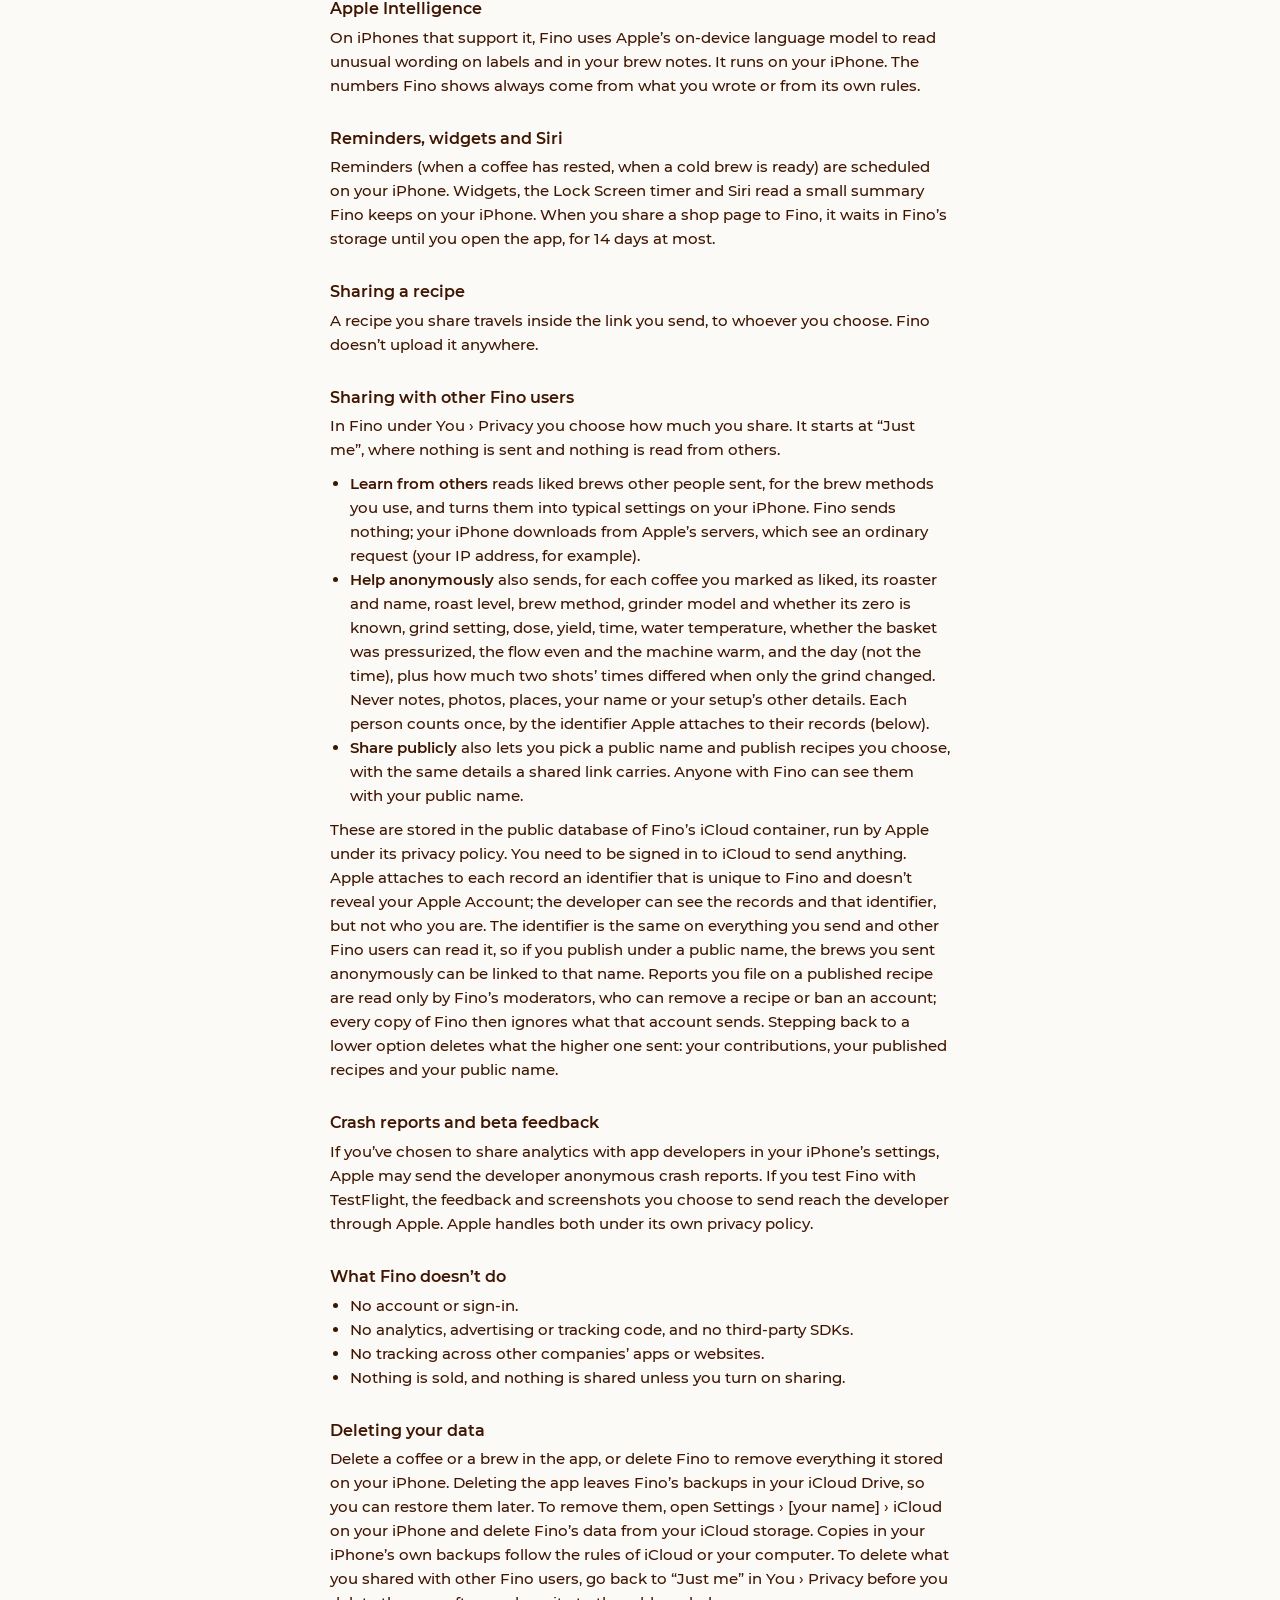
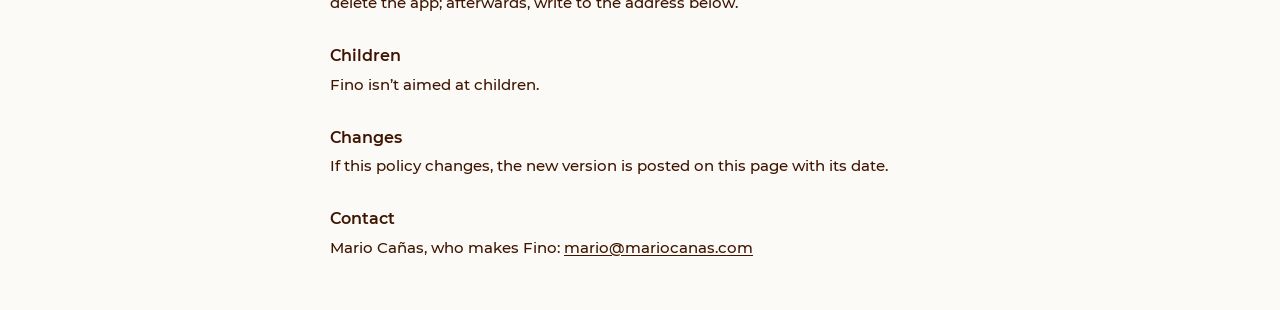
==== commit 9ce61cbd: "Fino logo in Permanent Marker" ====
--- a/privacy/index.html
+++ b/privacy/index.html
@@ -11,7 +11,7 @@
 <body>
 <main>
   <header class="brand">
-    <svg class="logo" viewBox="0 0 100 47.10" aria-label="Fino" role="img"><path d="M14.08 13.27L14.67 21.21Q14.97 20.96 17.28 20.55Q19.58 20.15 20.32 20.18L22.92 20.98Q23.93 21.45 25.38 22.74Q26.40 24.35 23.81 25.64Q21.29 26.38 20.56 26.48L15.37 27.44L15.78 30.48Q17.26 38.57 17.44 39.89Q18.03 41.83 18.09 42.23L18.28 43.68Q18.45 44.94 18.16 45.31Q17.50 46.41 17.31 46.50Q14.74 47.93 11.38 45.95L10.14 44.70Q10.10 44.44 9.48 42.77Q9.51 42.57 8.65 40.66Q8.60 40.26 8.69 39.65Q8.77 39.03 8.68 38.30Q8.58 37.57 8.14 36.82Q8.03 35.96 7.81 35.32L7.72 34.66Q7.75 33.91 7.67 33.08Q7.60 32.25 7.65 31.40Q7.71 30.55 7.48 29.84L7.45 29.65Q6.46 29.31 6.04 29.43Q5.62 29.55 5.06 29.12Q4.49 28.69 4.37 28.24Q4.24 27.79 5.51 26.20Q5.60 25.92 6.97 25.06L6.79 23.74L6.63 19.99Q6.19 18.23 6.27 17.28Q6.34 16.33 6.13 15.75L6.33 14.24Q3.10 15.28 1.60 15.14Q0.27 14.72 0.03 13.40Q-0.05 13.35 0.10 11.44Q-0.22 10.54 1.38 8.91Q2.74 8.06 4.03 7.62Q6.43 6.42 8.38 5.89Q12.19 4.71 14.51 3.92L17.47 2.38Q18.45 1.65 18.89 1.66Q19.33 1.66 20.14 1.22Q20.23 0.87 21.58 0.42Q24.36 -0.49 24.97 0.57Q25.58 0.63 26.68 1.29Q26.89 1.33 28.55 3.66Q28.82 4.16 28.50 4.78Q28.17 5.40 27.32 5.58L25.63 6.48Q24.84 6.65 23.47 7.51Q20.86 8.60 20.53 8.64Q20.20 8.68 19.88 8.79Q18.91 9.13 17.83 9.61Q16.75 10.09 15.96 10.19Q14.16 10.84 14.03 11.39Q13.98 11.54 14.02 11.80L13.99 12.61ZM35.18 1.90Q39.61 1.31 41.64 2.85Q41.79 3.98 40.73 7.62Q40.61 8.78 40.10 9.52L39.36 10.50Q39.06 10.74 38.73 10.78Q36.42 11.70 34.90 10.35Q34.58 9.99 34.19 9.84Q33.80 9.69 33.47 8.73Q32.76 7.95 32.70 7.48Q32.01 3.40 34.98 1.93ZM36.74 17.58Q37.36 17.16 39.94 17.83Q40.24 18.06 40.80 18.25L41.97 18.97Q42.27 19.20 42.35 19.79L43.13 25.61Q43.31 26.94 43.32 28.01L43.37 28.41Q43.54 31.15 45.34 40.60Q45.79 42.43 44.78 42.96Q43.66 43.12 43.28 42.83Q43 42.73 42.80 42.76L42.34 42.82L41.96 43.01Q41.76 43.03 41.19 42.81Q40.62 42.58 40.41 42.27Q40.20 41.96 39.80 41.95Q39.03 41.78 38.87 41.06Q37.71 39.40 37.63 39.07Q37.55 38.75 37.30 38.38L36.20 32.67Q36.07 31.67 36.13 31.13L35.92 29.54Q35.88 28.80 35.69 26.84Q35.49 24.88 35.47 23.68Q35.11 21.97 35.03 21.38Q34.95 20.78 34.98 20.51Q34.15 19.88 34.78 18.52Q35.55 17.74 36.34 17.63ZM67.32 37.32L66.77 36.25L65.45 31.92Q64.96 30.71 64.82 29.71L64.70 26.77Q64.60 26.04 64.66 25.96Q63.86 26.07 62.53 28.20Q62.43 28.42 62.22 28.92Q60.04 33.72 60.34 40.01Q59.96 41.20 59.10 41.32Q57.26 41.16 57.07 41.19L56.61 41.31L55.75 41.43Q54.21 41.50 53.61 40.50Q53.30 40.21 53.11 38.82L52.99 37.89L52.30 34.28L51.58 28.86Q51.46 27.93 51.14 26.56Q50.80 25.06 50.43 21.77Q50.06 18.49 49.89 18.28Q49.73 18.06 49.68 17.67Q49.62 17.27 49.77 16.85Q49.92 16.42 51.44 15.75Q52.23 15.10 52.83 15.02Q53.78 15.10 55.31 15.50Q56.33 15.57 56.56 17.29Q57.07 20.11 57.14 21.38Q57.21 22.65 57.86 26.47Q61.50 16.42 65.08 13.99Q65.36 13.62 66.02 13.53Q66.68 13.44 67.63 13.99Q68.58 14.53 68.94 14.69Q69.30 14.84 69.79 15.25Q70.28 15.65 70.56 15.75Q71.53 16.97 71.72 21.92Q71.76 22.66 71.76 23.23Q71.77 23.80 72.02 25.65Q72.27 27.50 72.43 28.22Q72.94 30.51 72.99 30.91L73.66 33.38Q74.53 34.81 74.67 35.63Q74.81 36.46 76.18 38.09Q76.77 39.02 75.99 39.73Q74.76 40.57 74.65 40.48Q74.53 40.40 73.90 40.72Q73.27 41.04 71.53 41.14Q70.65 41.05 69.67 40.31L68.55 39.45Q67.91 38.73 67.59 37.83Q67.22 37.54 67.32 37.32ZM93.55 20.01L92.99 18.34Q92.97 18.14 92.83 17.89Q92.70 17.64 92.47 16.93Q91.88 16.60 91.66 16.43L91.26 15.94L90.98 15.37Q90.62 15.22 90.54 14.86Q90.46 14.50 90.20 14.30Q89.93 14.10 89.77 13.89Q89.61 13.67 89.47 13.62Q88.82 13.31 87.87 13.77Q86.92 14.23 86.80 14.86Q86.02 17.52 86.11 18.25Q85.61 21.55 86.19 22.82Q86.34 24.95 87.49 28.57L87.59 29.29Q88.29 30.01 89 31.26Q89.77 32.03 90.05 32.36Q90.33 32.70 90.41 32.75Q91.13 33.13 91.29 33.31Q91.79 32.97 91.97 32.81L91.90 32.35Q92.20 32.04 92.45 31.87Q92.38 31.88 92.85 31.35L93.13 30.97Q93.84 28.73 93.83 28.63Q93.82 28.53 93.71 28.21Q93.36 27.65 93.91 27.23Q93.91 27.23 94.40 24.81L94.34 24.42Q94.42 24 94.13 23.84L94.07 23.38Q94.17 23.09 94.13 22.83Q94.25 21.74 94.20 21.54Q94.14 21.35 94.16 21.04Q94.19 20.73 94.30 20.58Q94.47 20.29 93.55 20.01ZM82.49 8.77Q83.08 8.69 83.36 8.48Q83.63 8.28 84.43 7.90Q85.22 7.53 88.36 7.38Q90.13 7.48 92.43 8.58Q94.75 9.35 96.32 11.02Q98.83 15.67 99.51 19.28Q100.39 24.82 99.69 28.62Q98.59 33.01 98.16 33.80Q98.14 34.68 97.40 36.19Q97.07 36.24 96.88 36.33Q96.89 36.40 96.57 36.81Q96.26 37.22 95.60 37.31Q94.76 37.62 94.62 37.81Q94.48 38 93.95 38.07L92.31 38.42L90.53 38.66Q88.74 38.90 87.62 38.58L85.46 37.52L84.69 36.82Q84.49 36.84 84.44 36.68Q84.38 36.52 84.30 36.40Q83.64 36.02 83.56 35.42Q82.68 34.39 82.62 33.93Q82.56 33.47 82.34 33.29Q82.20 32.30 81.35 30.46L81.09 29.56L81 28.83Q80.80 27.84 80.16 26.58Q80.27 26.43 80.06 25.86Q79.86 24.34 79.85 23.80L79.54 22.96Q79.68 22.54 79.61 22.21Q79.53 21.89 79.64 21.20L79.58 20.74L79.53 18.39Q79.47 17.92 79.57 17.64L79.51 17.18Q79.64 17.16 79.62 16.49L79.88 15.92L79.87 15.38Q79.84 15.18 79.75 14.99L79.95 13.95Q79.93 13.82 80.31 13.10Q80.26 12.77 80.64 12.04Q80.59 11.71 80.86 11.21Q80.78 10.61 81.39 9.59Q81.96 8.84 82.49 8.77Z"/></svg>
+    <svg class="logo" viewBox="0 0 100 41.01" aria-label="Fino" role="img"><path d="M3.66 31.56Q2.15 30.95 1.21 29.60Q0.27 28.25 0 26.96Q-0.01 25.82 0.35 25.13Q0.71 24.44 1.26 23.96Q1.82 23.48 2.45 23.18Q3.07 22.88 3.66 22.66L4.39 22.80Q4.66 23 4.94 23.16Q5.22 23.31 5.48 23.46Q5.92 23.21 5.99 22.82Q6.06 22.43 6.15 22.04Q6.22 21.51 6.34 20.97Q6.45 20.43 6.67 19.88Q6.56 19.46 6.61 19.12Q6.66 18.79 6.73 18.54Q6.41 18.34 6.29 18.33Q6.17 18.33 5.88 18.27Q5.74 18.29 5.60 18.29Q5.45 18.28 5.26 18.26Q4.49 17.84 4.23 17.52Q3.98 17.19 3.69 16.85Q3.41 16.51 3.18 16.25Q2.96 16 2.69 15.79L2.08 15.50L2.29 14.90Q2.37 14.79 2.35 14.63Q2.33 14.46 2.10 14.16Q1.87 13.57 1.93 13.28L1.95 12.71Q2.33 12.04 2.37 11.94L2.77 11.41Q3.81 10.98 4.89 10.48Q5.96 9.98 6.99 9.46Q8.01 8.95 9.08 8.42Q10.16 7.90 11.24 7.47Q11.57 7.09 12 6.96Q12.44 6.83 12.81 6.73Q13.13 6.69 13.41 6.61Q13.68 6.52 13.80 6.32Q14.55 5.93 15.28 5.64Q16.63 5.08 18.85 4.26Q21.07 3.44 23.89 2.82L24.87 2.65Q25.16 2.65 25.43 2.59Q25.71 2.53 25.99 2.50Q28.42 2.17 29.42 3.56Q29.92 3.73 30.34 4.03Q30.76 4.33 31.13 4.62Q31.39 4.82 31.60 4.96Q31.81 5.10 31.96 5.17L32.39 5.49Q33.05 6.55 32.87 7.67Q32.66 8.26 32.35 8.40Q32.03 8.54 31.72 8.68L31.16 9.08Q30.54 9.12 30.24 9.16Q29.93 9.20 29.56 9.25Q28.16 9.44 26.33 9.85Q24.51 10.26 22.63 10.82Q20.76 11.38 18.99 12.07Q17.23 12.76 15.94 13.45Q15.61 13.78 15.03 14.10Q14.90 14.16 14.64 14.39Q14.74 14.75 14.74 15.11Q14.74 15.47 14.69 15.81Q14.67 16.05 14.68 16.31Q14.69 16.57 14.68 16.86Q13.86 18.16 14.12 19.74L13.95 20.24Q13.79 20.45 13.72 20.82Q13.65 21.18 13.79 21.54L14.05 22.08Q14.97 21.86 15.87 21.62Q16.77 21.38 17.77 21.11Q19.05 20.70 20.36 20.35Q21.67 20.01 23.12 19.82L24.95 19.57L24.58 20.05L25.10 20.03L24.92 20.82Q25.27 20.91 25.44 20.96Q25.61 21.01 25.77 21.08L26.16 21.51Q26.41 21.62 26.64 21.89Q26.86 22.17 26.98 22.68L26.90 23.17L25.08 26.27L24.85 26.68L24.36 26.60Q23.47 26.67 22.70 27.01Q22.34 27.16 21.94 27.33Q21.53 27.50 21.11 27.56Q20.02 27.90 19.28 28.11Q18.55 28.33 17.82 28.52Q16.81 28.85 15.88 29.14Q14.94 29.43 14.14 29.87Q13.63 29.99 13.54 29.98Q13.44 29.96 13.35 29.98Q12.88 30.04 12.43 30.24Q11.98 30.45 11.58 30.64Q11.33 30.91 11.27 31.18Q11.21 31.45 11.16 31.75Q11.11 32.08 10.98 32.41Q10.86 32.74 10.67 33.09L10.83 33.93Q10.42 34.08 10.43 34.10Q10.43 34.13 10.38 34.13Q10.43 34.51 10.36 34.85Q10.29 35.19 10.23 35.49Q10.16 35.68 10.13 35.83Q10.11 35.98 10.12 36.12Q10.70 36.90 10.61 38Q10.55 38.92 10.12 39.66Q9.70 40.41 9.05 40.88Q8.31 41.07 7.94 40.98Q7.57 40.88 7.18 40.79Q6.93 40.73 6.69 40.69Q6.45 40.65 6.21 40.64L5.58 40.25Q5.41 39.98 5.19 39.75Q4.96 39.52 4.74 39.27Q4.46 38.97 4.18 38.67Q3.91 38.38 3.66 37.98Q3.12 36.39 3.18 35.26Q3.24 34.14 3.47 33.01Q3.52 32.62 3.57 32.28Q3.62 31.94 3.66 31.56ZM39.88 33.04Q40.30 34.41 40.01 35.26Q39.72 36.11 39.05 36.60Q38.38 37.10 37.45 37.27Q36.52 37.44 35.66 37.41Q35.10 36.82 34.60 35.89Q34.09 34.96 33.63 33.95Q33.16 32.94 32.76 31.95Q32.37 30.95 32.07 30.18Q32.23 29.59 32.21 28.86Q32.18 28.12 32.10 27.37Q32.03 26.62 31.95 25.85Q31.87 25.07 31.87 24.36Q31.93 22.35 32.32 20.49Q32.72 18.63 32.84 16.66Q32.87 16.23 32.66 15.88Q32.45 15.53 32.49 15.19Q32.52 14.99 32.74 14.89Q32.97 14.79 32.98 14.55Q33.05 14.02 32.94 13.70Q32.82 13.38 33 12.88Q33.18 12.48 33.43 11.71Q33.69 10.93 33.49 10.15Q33.87 9.82 34.19 9.39Q34.52 8.97 34.87 8.61Q35.23 8.25 35.69 7.95Q36.15 7.66 36.85 7.56Q37.29 7.98 37.48 8.52Q37.67 9.07 37.86 9.61Q38.06 10.16 38.36 10.62Q38.65 11.08 39.25 11.28Q39.30 11.66 39.38 12.22Q39.45 12.78 39.57 13.31Q39.69 13.84 39.91 14.27Q40.14 14.69 40.53 14.78Q39.99 17.13 39.56 19.43Q39.13 21.72 38.96 24.01Q38.79 26.29 38.97 28.55Q39.15 30.81 39.88 33.04ZM54.18 25.80Q53.78 25.95 53.64 26.37Q53.51 26.79 53.40 27.24Q53.29 27.68 53.18 28.05Q53.06 28.42 52.73 28.47Q52.74 28.85 52.56 29.16Q52.39 29.46 52.25 29.79Q52.10 30.12 52.05 30.49Q52.01 30.85 52.26 31.29Q51.92 31.62 51.89 32.15Q51.87 32.67 51.81 33.16Q51.76 33.64 51.52 34.01Q51.29 34.37 50.53 34.42Q50.42 34.63 50.52 34.66Q50.62 34.70 50.70 34.97Q50.17 34.95 49.94 35.15Q49.70 35.34 49.34 35.44Q48.41 35.28 47.73 34.66Q47.05 34.03 46.49 33.23Q45.94 32.42 45.47 31.58Q45 30.74 44.58 30.13Q44.65 29.60 44.49 29.12Q44.33 28.64 44.06 28.34Q45.70 23.17 47.67 17.30Q49.64 11.42 51.36 5.72Q52.49 5.99 53.61 6.39Q54.73 6.79 55.69 7.37Q56.65 7.96 57.38 8.79Q58.11 9.62 58.45 10.72Q58.39 11.01 58.27 10.95Q58.14 10.90 58.06 11.05Q58.28 11.26 58.32 11.35Q58.35 11.44 58.34 11.54Q58.33 11.63 58.35 11.80Q58.38 11.96 58.55 12.22Q58.36 12.20 58.30 12.30Q58.25 12.41 58 12.35Q58.26 12.83 58.23 13.17Q58.20 13.51 58.10 13.78Q57.99 14.06 57.94 14.38Q57.89 14.69 58.09 15.14Q57.95 15.16 57.89 15.24Q57.83 15.32 57.79 15.40Q57.75 15.47 57.69 15.55Q57.63 15.63 57.48 15.60Q57.76 16.61 57.85 17.65Q57.94 18.68 58.06 19.74Q58.18 20.79 58.38 21.93Q58.58 23.07 59.02 24.25Q60.57 23.04 61.37 21.36Q62.17 19.69 62.54 17.69Q62.92 15.68 62.95 13.44Q62.99 11.20 63.05 8.86Q63.42 8.38 63.57 7.75Q63.72 7.11 63.82 6.40Q63.92 5.70 64.01 5Q64.11 4.30 64.31 3.70Q65.03 3.70 65.56 3.98Q66.10 4.27 66.58 4.61Q67.05 4.95 67.56 5.24Q68.08 5.52 68.79 5.52Q69.46 6.24 70.03 6.93Q70.60 7.62 70.85 8.44Q70.66 8.84 70.61 9.33Q70.56 9.81 70.48 10.30Q70.40 10.78 70.22 11.21Q70.04 11.64 69.66 11.98Q69.68 13.21 69.60 14.24Q69.53 15.28 69.45 16.29Q69.37 17.30 69.37 18.37Q69.37 19.44 69.58 20.69Q69.35 21.82 69.10 23.09Q68.84 24.36 68.74 25.37Q68.07 26.08 67.76 26.98Q67.45 27.88 67.10 28.78Q66.94 28.99 66.88 28.91Q66.82 28.82 66.53 28.81Q66.60 28.99 66.57 29.09Q66.53 29.19 66.47 29.27Q66.41 29.35 66.41 29.49Q66.40 29.64 66.53 29.86Q65.91 30.22 65.47 30.81Q65.02 31.39 64.49 31.89Q63.96 32.39 63.17 32.64Q62.37 32.89 60.99 32.60Q58.89 31.45 57.17 29.82Q55.46 28.20 54.18 25.80ZM98.14 14.30Q98.16 14.87 98.37 15.37Q98.58 15.86 98.86 16.32Q99.13 16.79 99.39 17.28Q99.65 17.77 99.81 18.27Q99.99 18.91 100 19.69Q100.01 20.48 99.87 21.23Q99.74 21.99 99.44 22.62Q99.14 23.26 98.67 23.61Q98.13 24.54 97.25 25.13Q96.38 25.72 95.67 26.48Q95.20 26.88 94.59 27.10Q93.98 27.33 93.34 27.55Q92.87 27.90 92.21 28.30Q91.54 28.70 90.83 29.06Q90.12 29.41 89.39 29.63Q88.65 29.85 88.09 29.88Q86.75 30.58 85.44 30.92Q84.13 31.26 82.31 31.12Q80.65 31.58 79.18 31.40Q77.70 31.22 76.49 30.55Q75.29 29.87 74.31 28.84Q73.34 27.80 72.66 26.61Q71.93 24 72.20 21.75Q72.47 19.50 73.28 17.51Q74.08 15.52 75.23 13.78Q76.37 12.03 77.43 10.36Q77.73 10.42 77.88 10.28Q78.02 10.14 78.14 9.91Q78.25 9.68 78.39 9.48Q78.52 9.27 78.75 9.19Q78.99 8.44 79.57 8.01Q80.15 7.57 80.44 6.87Q80.85 6.72 81.10 6.49Q81.36 6.27 81.59 6Q81.81 5.73 82.06 5.49Q82.32 5.24 82.68 5.09L82.61 4.58Q83.40 4.09 83.73 3.55Q84.06 3.01 84.53 2.23Q84.94 2.13 85.20 2.09Q85.46 2.06 85.96 1.90Q86.25 1.19 86.51 0.82Q86.77 0.46 87.32 -0Q87.92 0.21 88.61 0.21Q89.30 0.21 89.89 0.66Q90 1.12 90.26 1.34Q90.53 1.57 90.84 1.74Q91.15 1.92 91.44 2.11Q91.73 2.31 91.88 2.72Q92.07 2.74 92.13 2.64Q92.18 2.54 92.38 2.56Q92.61 3.20 92.82 3.38Q93.04 3.57 93.30 4.15Q93.13 4.65 93.08 5.15Q93.03 5.66 92.59 5.96Q92.59 6.29 92.83 6.28Q93.07 6.27 93.14 6.50Q93.25 6.92 93.08 7.13Q94.45 8.80 95.61 10.72Q96.77 12.63 98.14 14.30ZM92.89 19.53Q93.01 18.99 93.27 18.62Q93.53 18.25 93.48 17.59Q93.20 17.25 93.13 17.04Q93.05 16.84 92.99 16.37Q91.77 15.06 90.80 13.50Q89.83 11.94 88.70 10.62Q88.63 10.82 88.42 11.04Q88.21 11.25 87.89 11.01Q87.85 11.40 87.64 11.59Q87.43 11.79 87.14 11.80Q86.86 11.82 86.54 11.74Q86.22 11.66 85.96 11.51Q84.75 12.76 83.53 13.97Q82.31 15.18 81.42 16.68Q81.25 16.80 81.20 16.78Q81.15 16.77 80.92 16.89Q80.67 17.83 80.23 18.63Q79.79 19.42 79.37 20.24Q78.96 21.06 78.70 21.95Q78.44 22.84 78.54 23.97Q79.42 24.52 80.52 24.51Q81.61 24.51 82.74 24.26Q83.88 24.01 84.95 23.66Q86.02 23.30 86.95 23.18Q88.85 22.45 90.15 21.49Q91.45 20.53 92.89 19.53Z"/></svg>
   </header>
   <section id="en">
     <h1>Privacy policy</h1>
